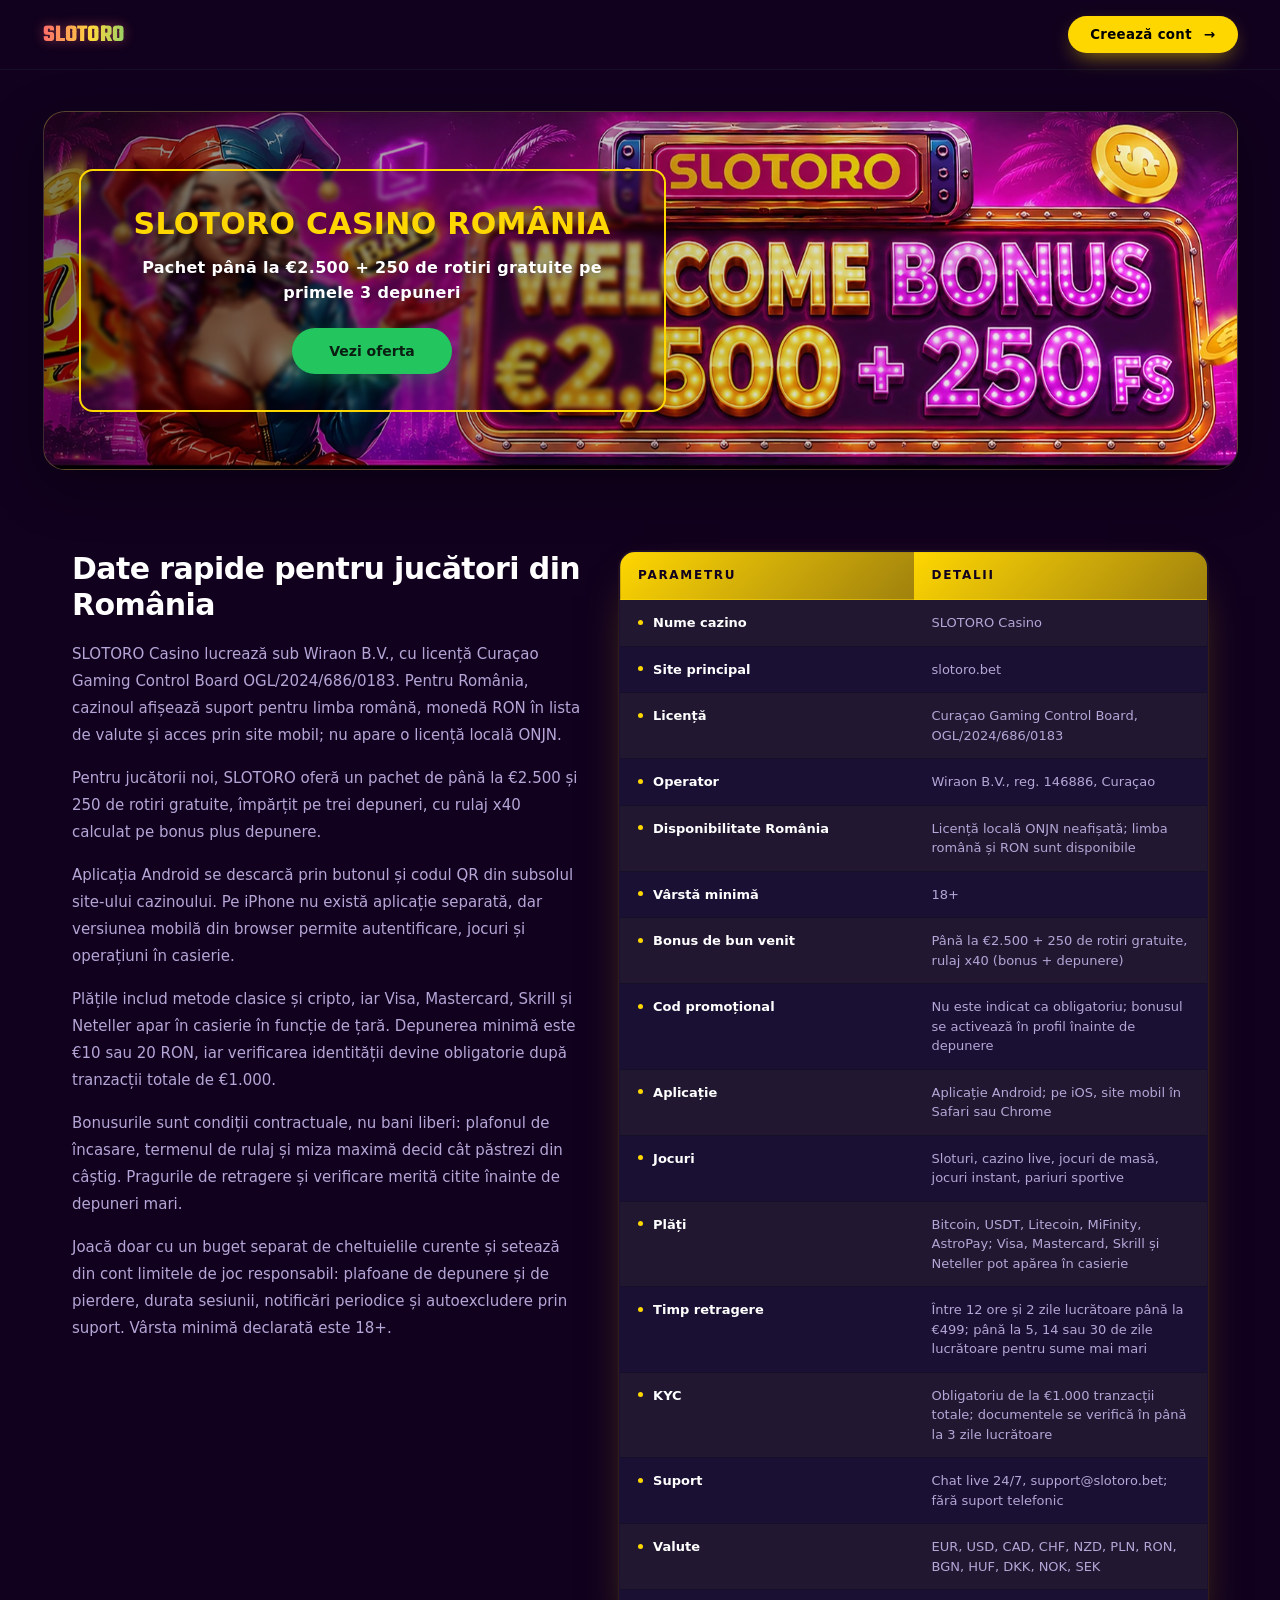
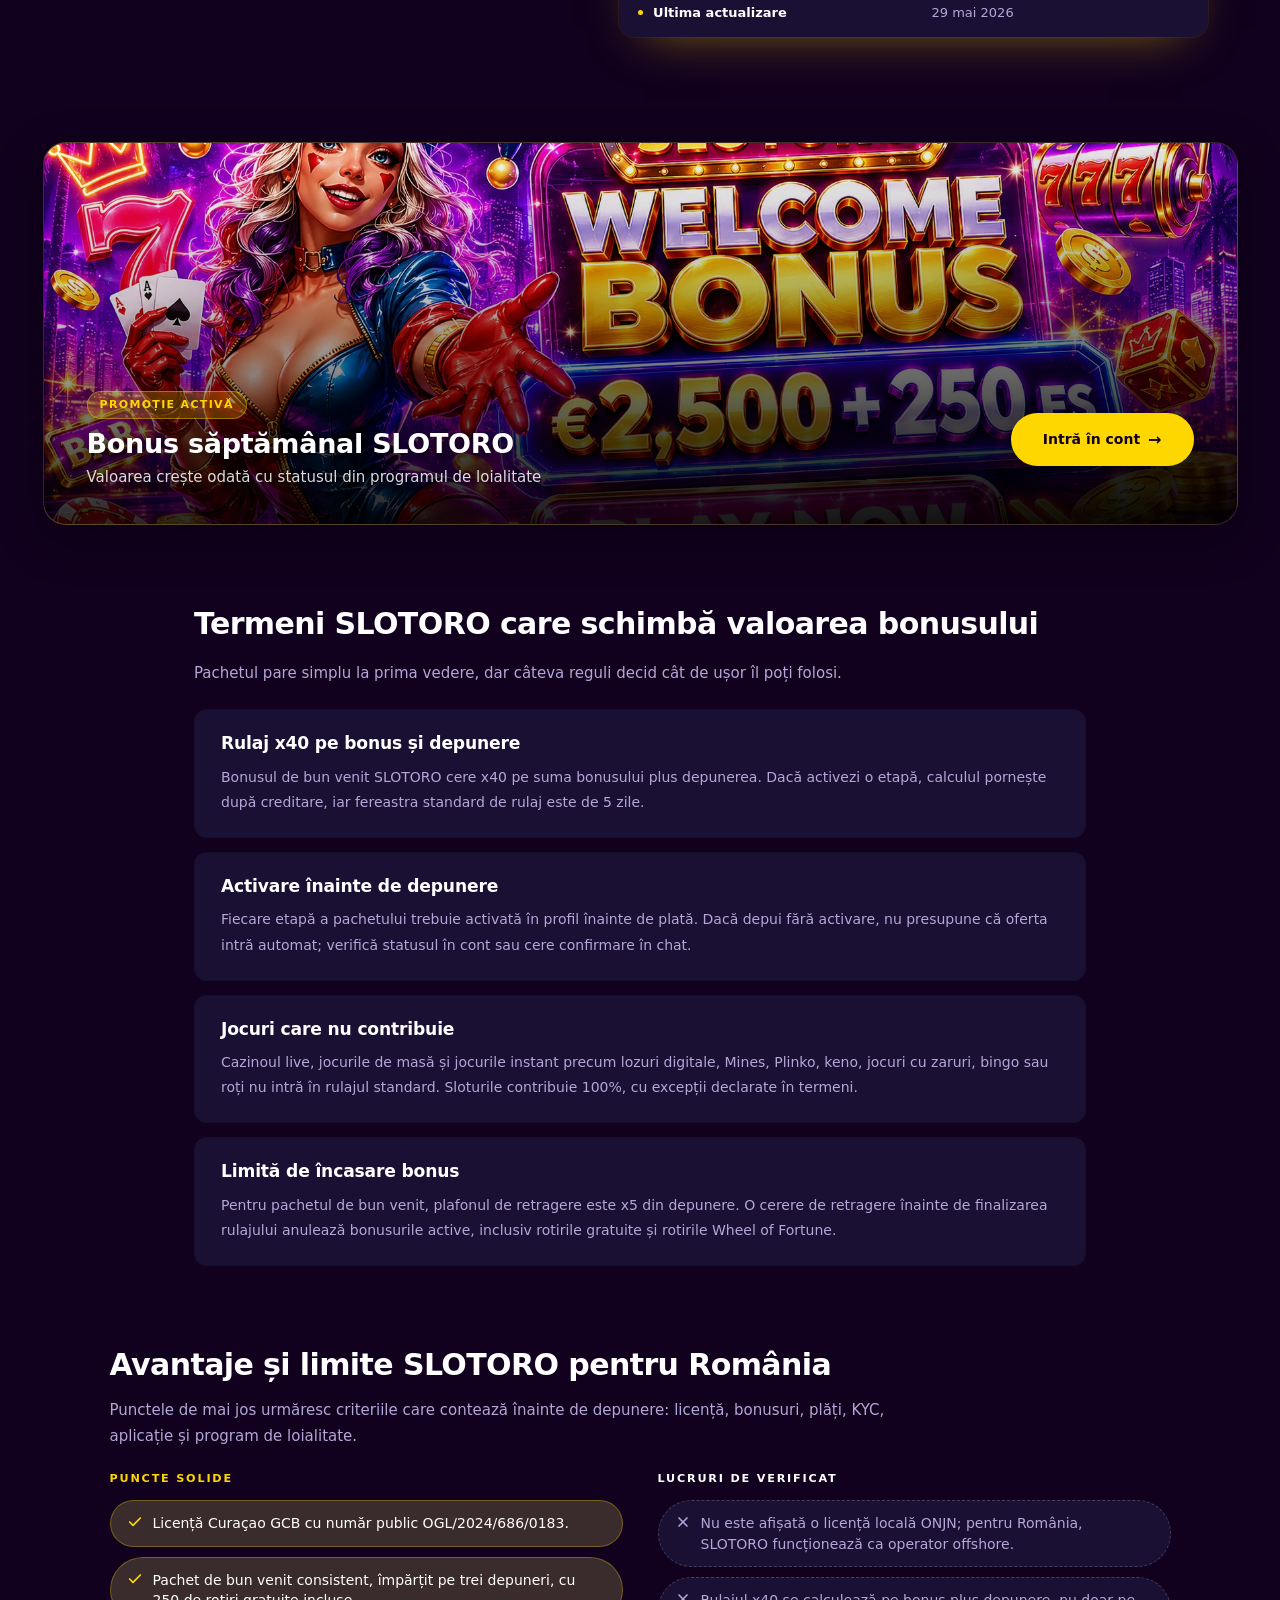
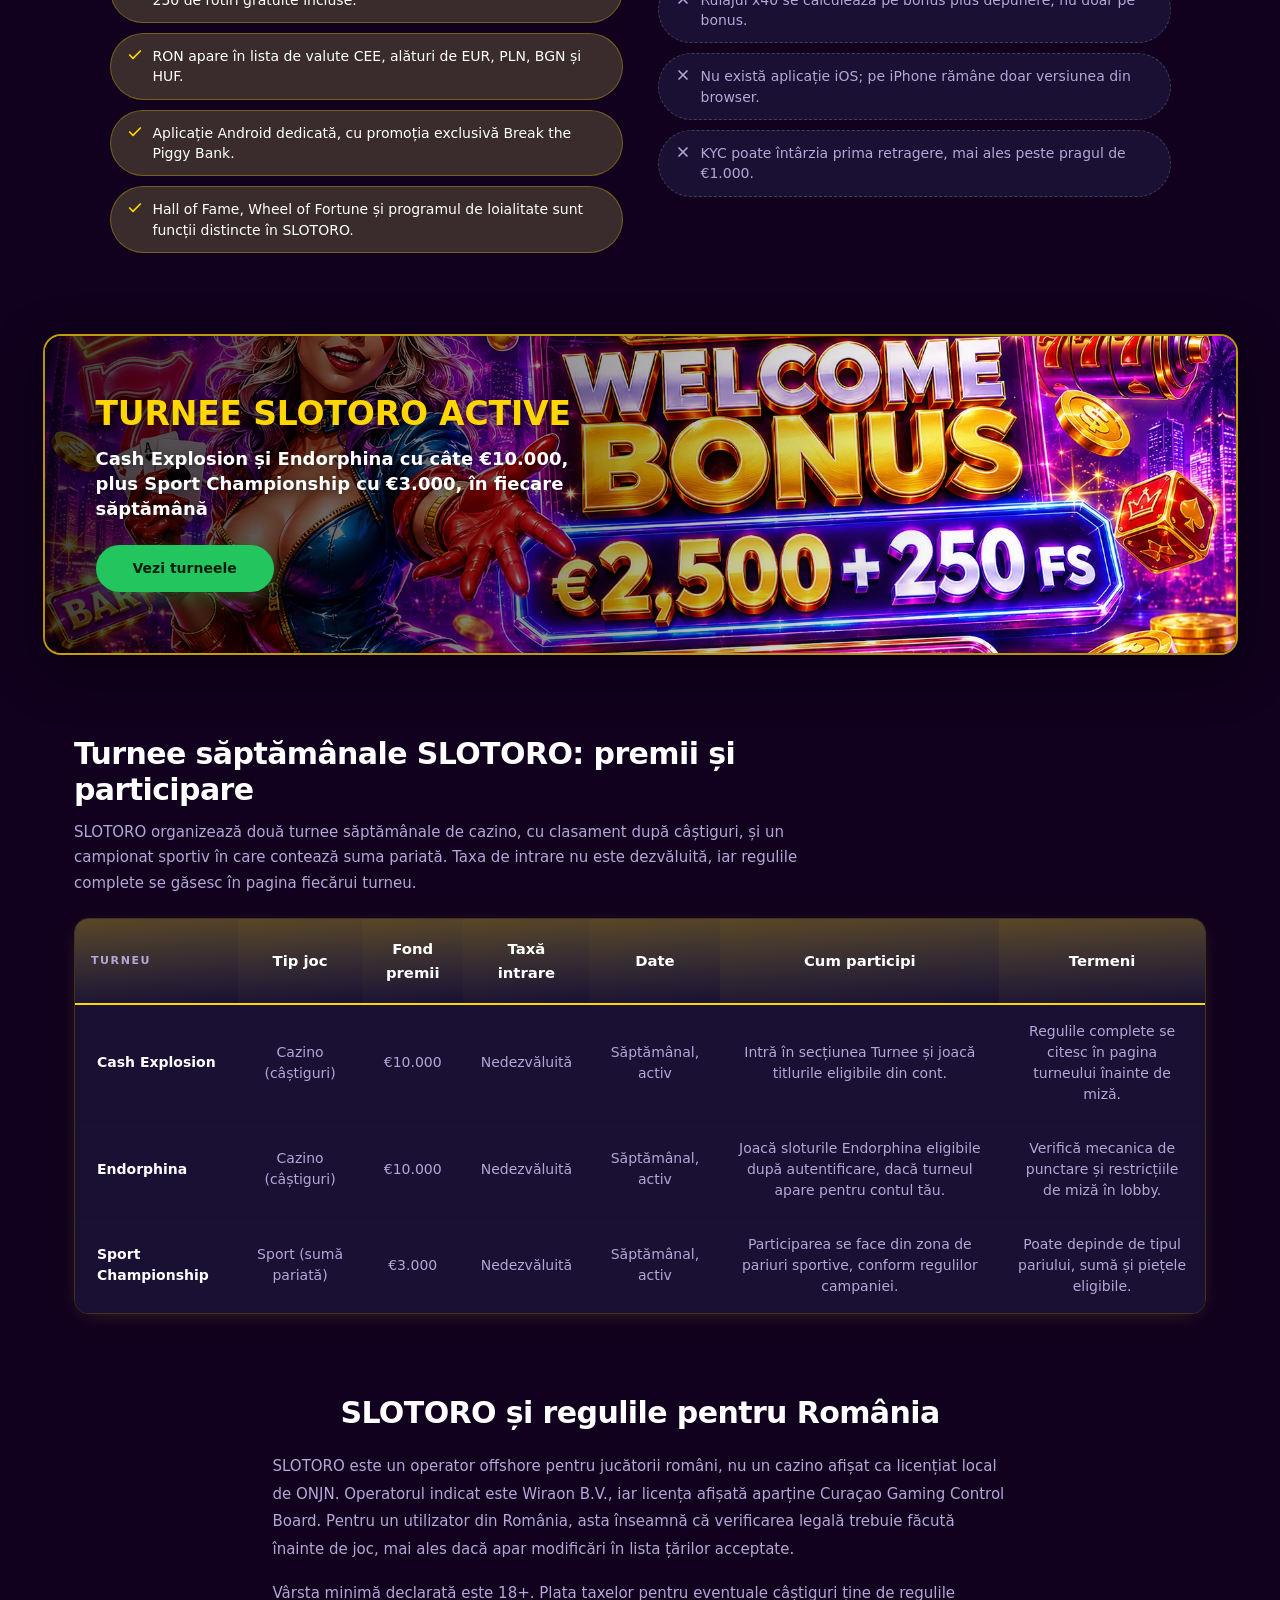
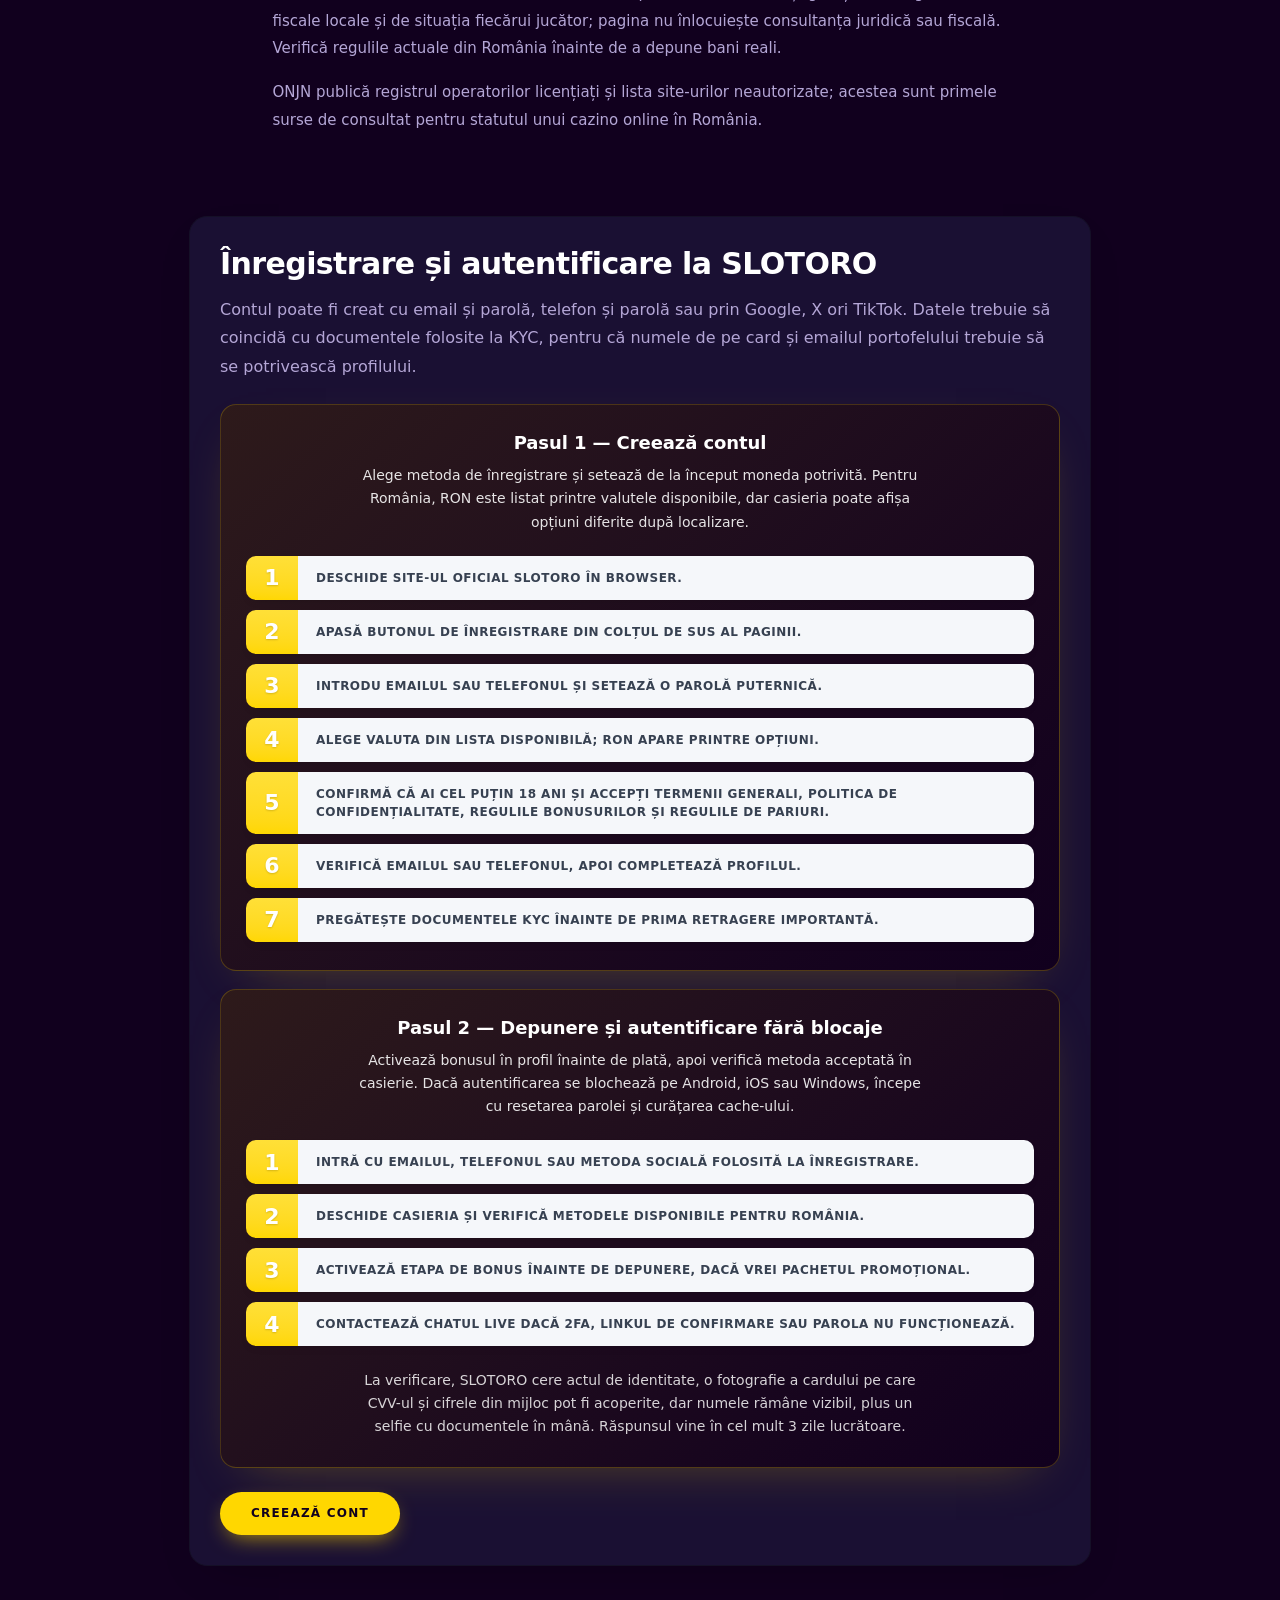
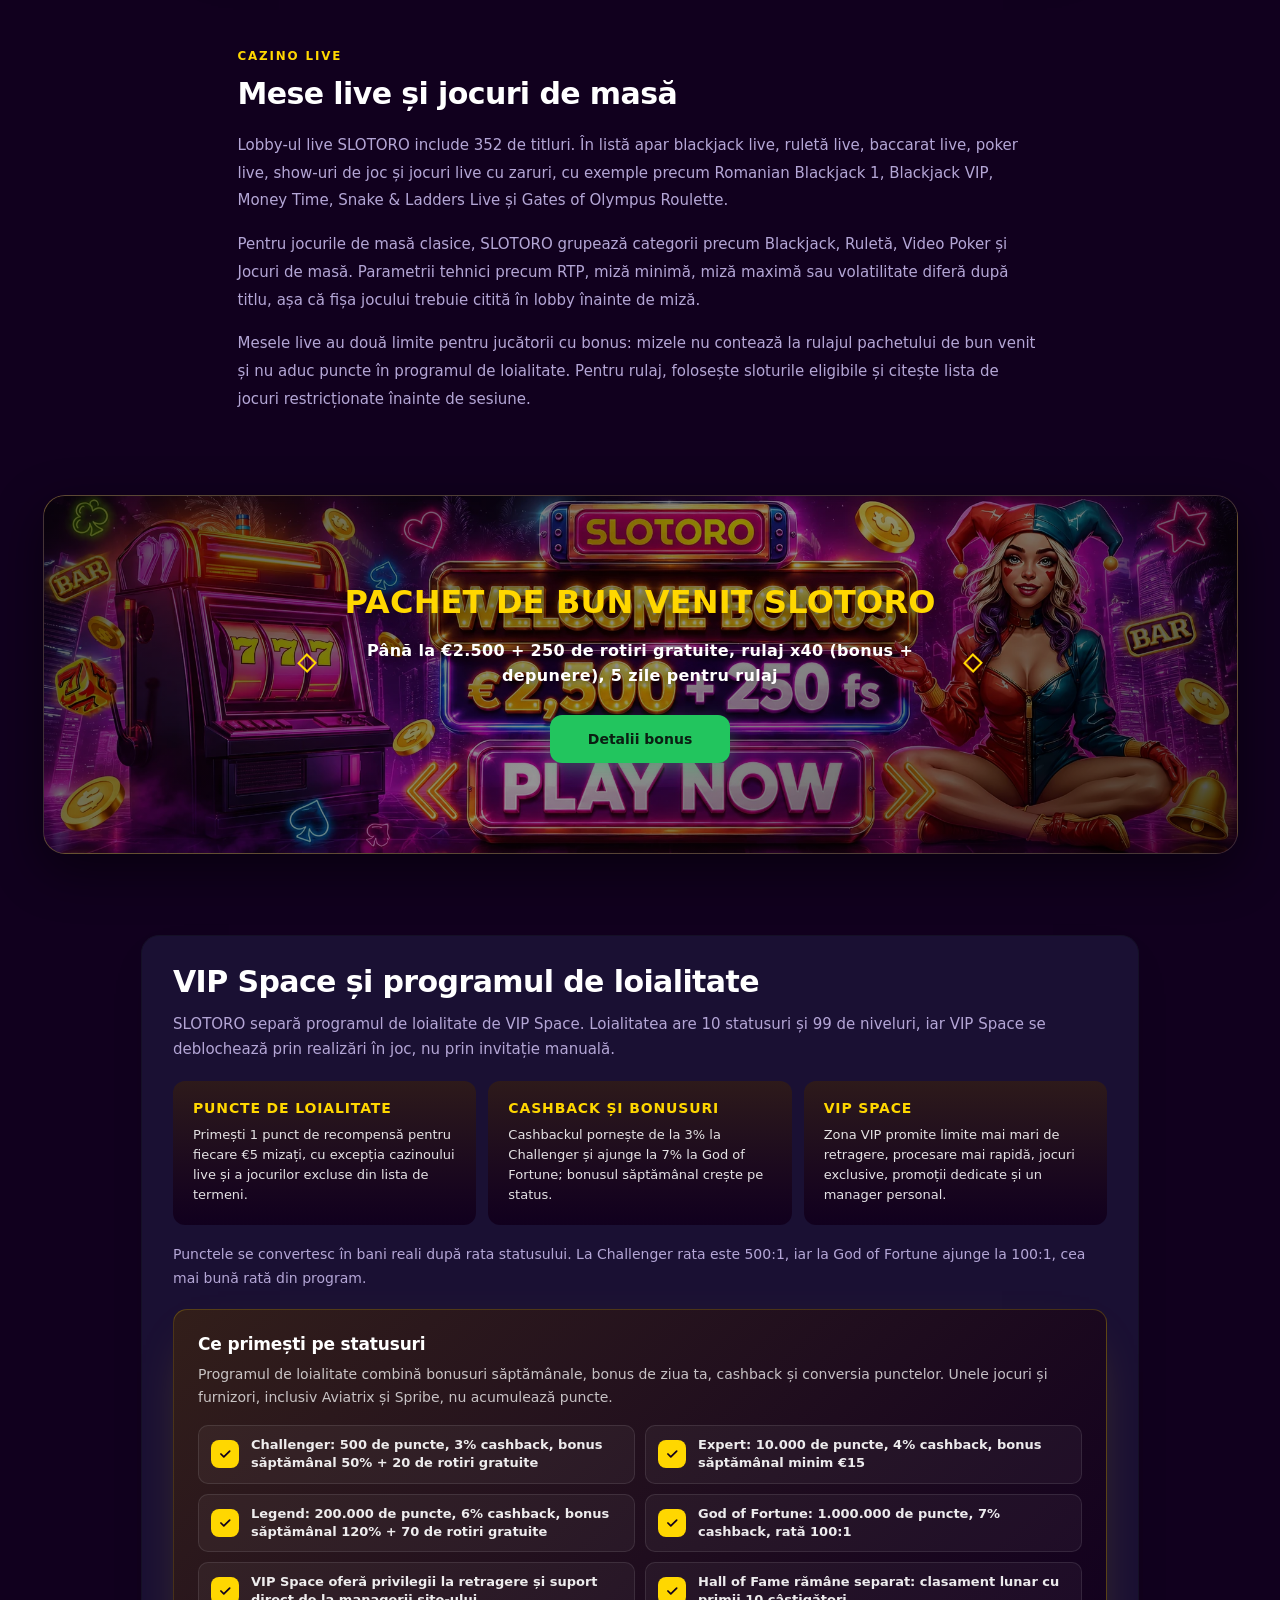
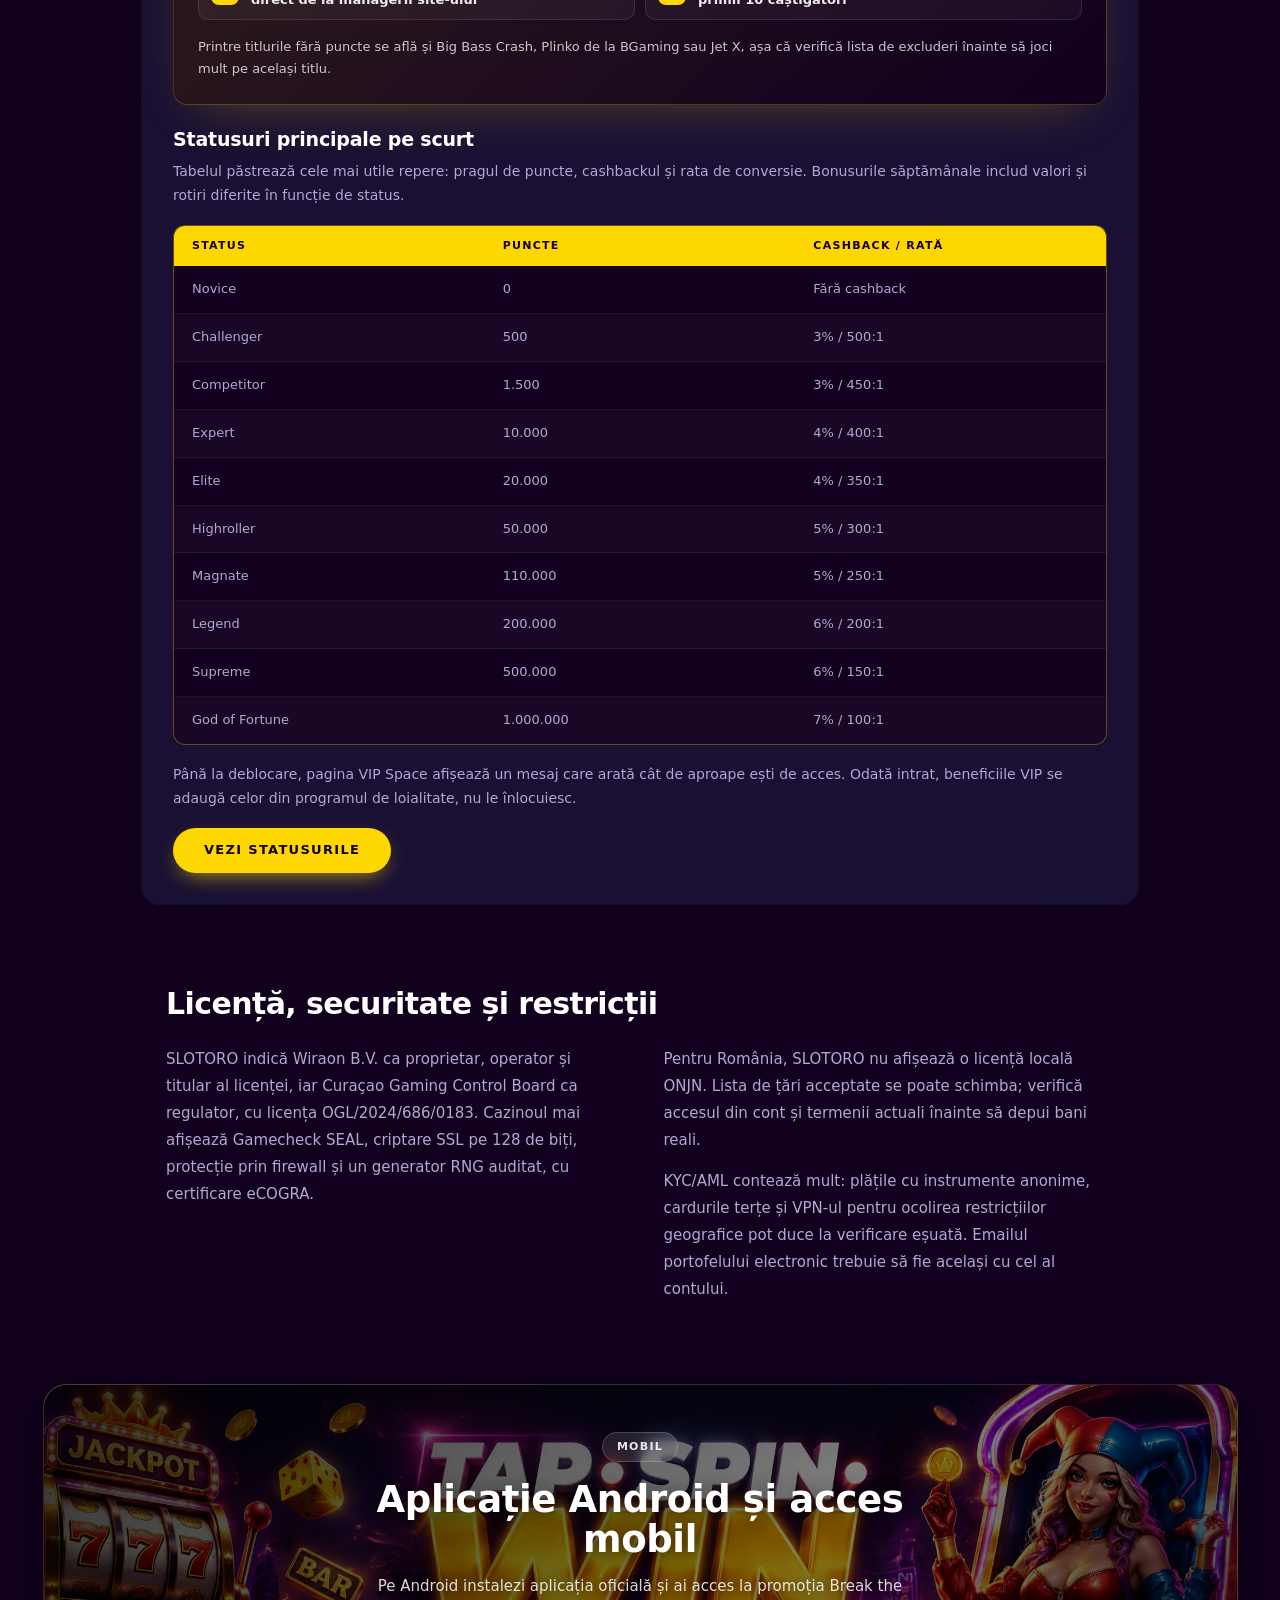
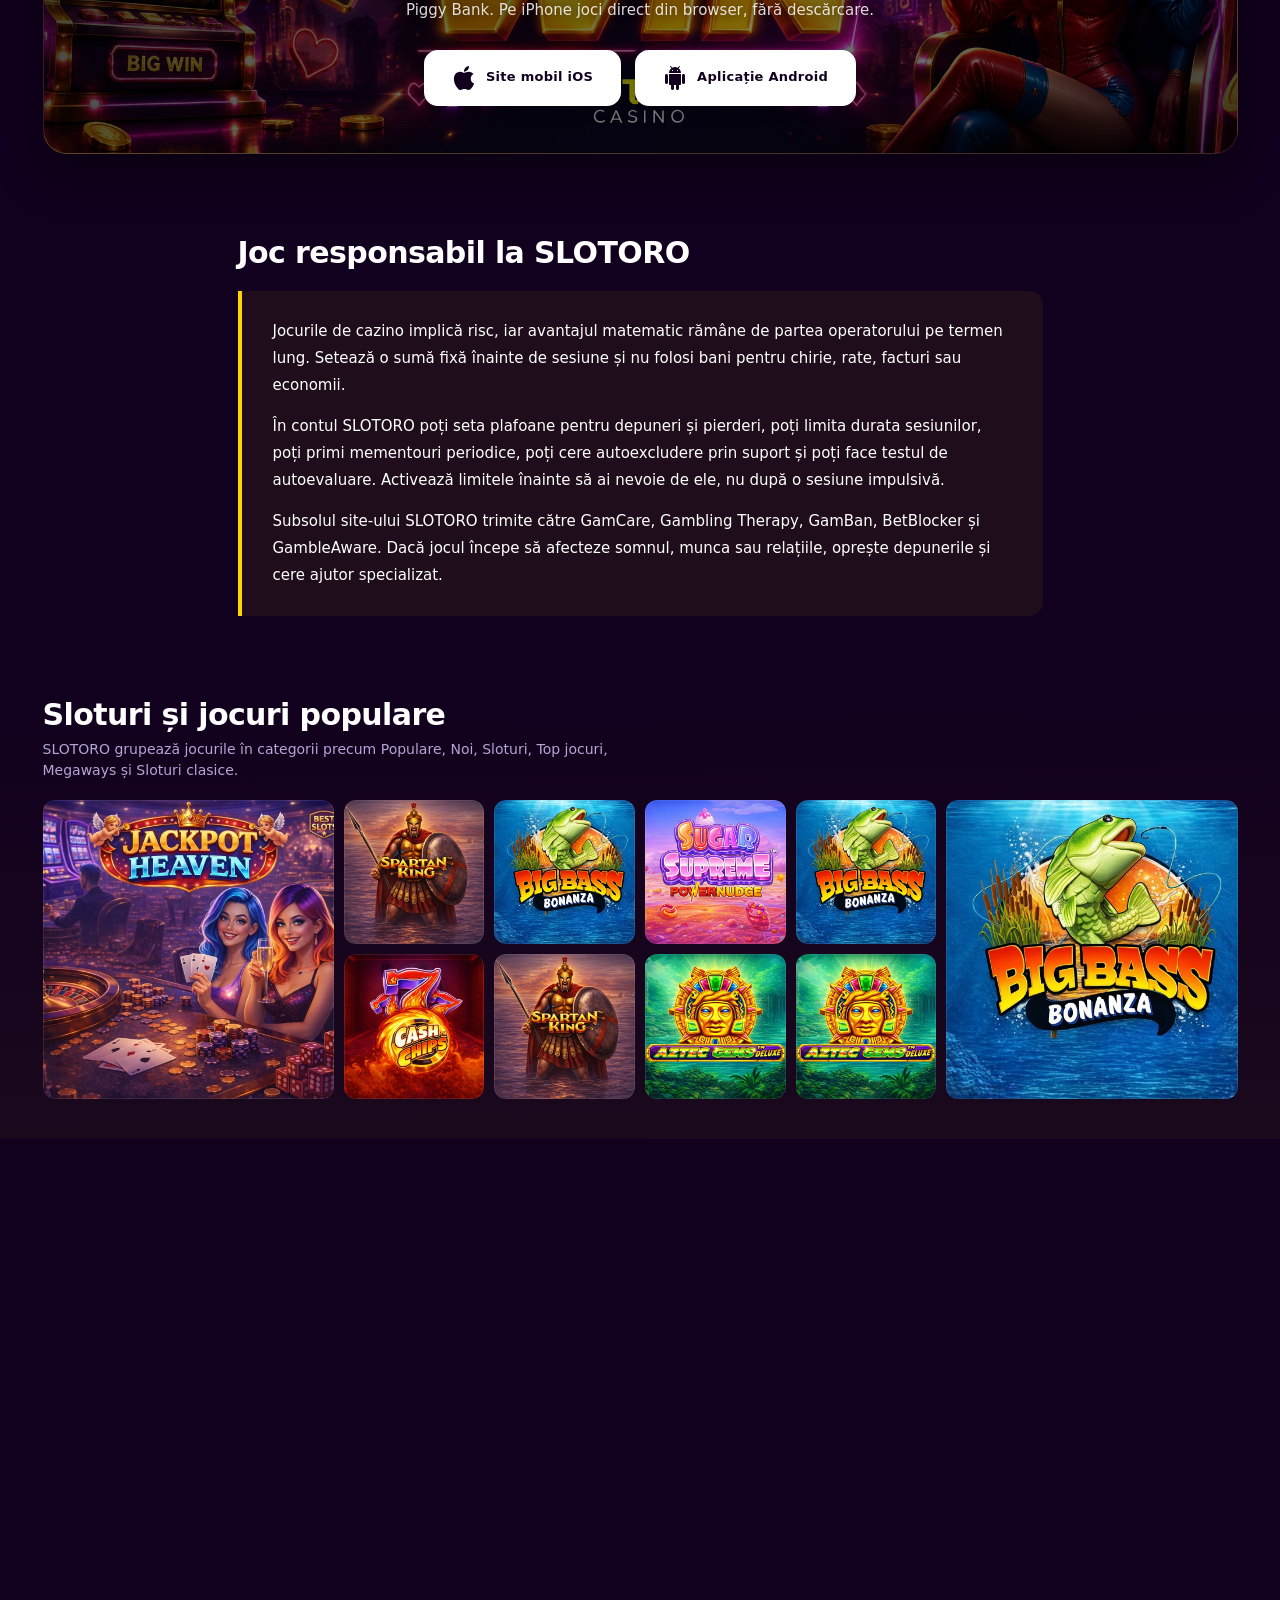
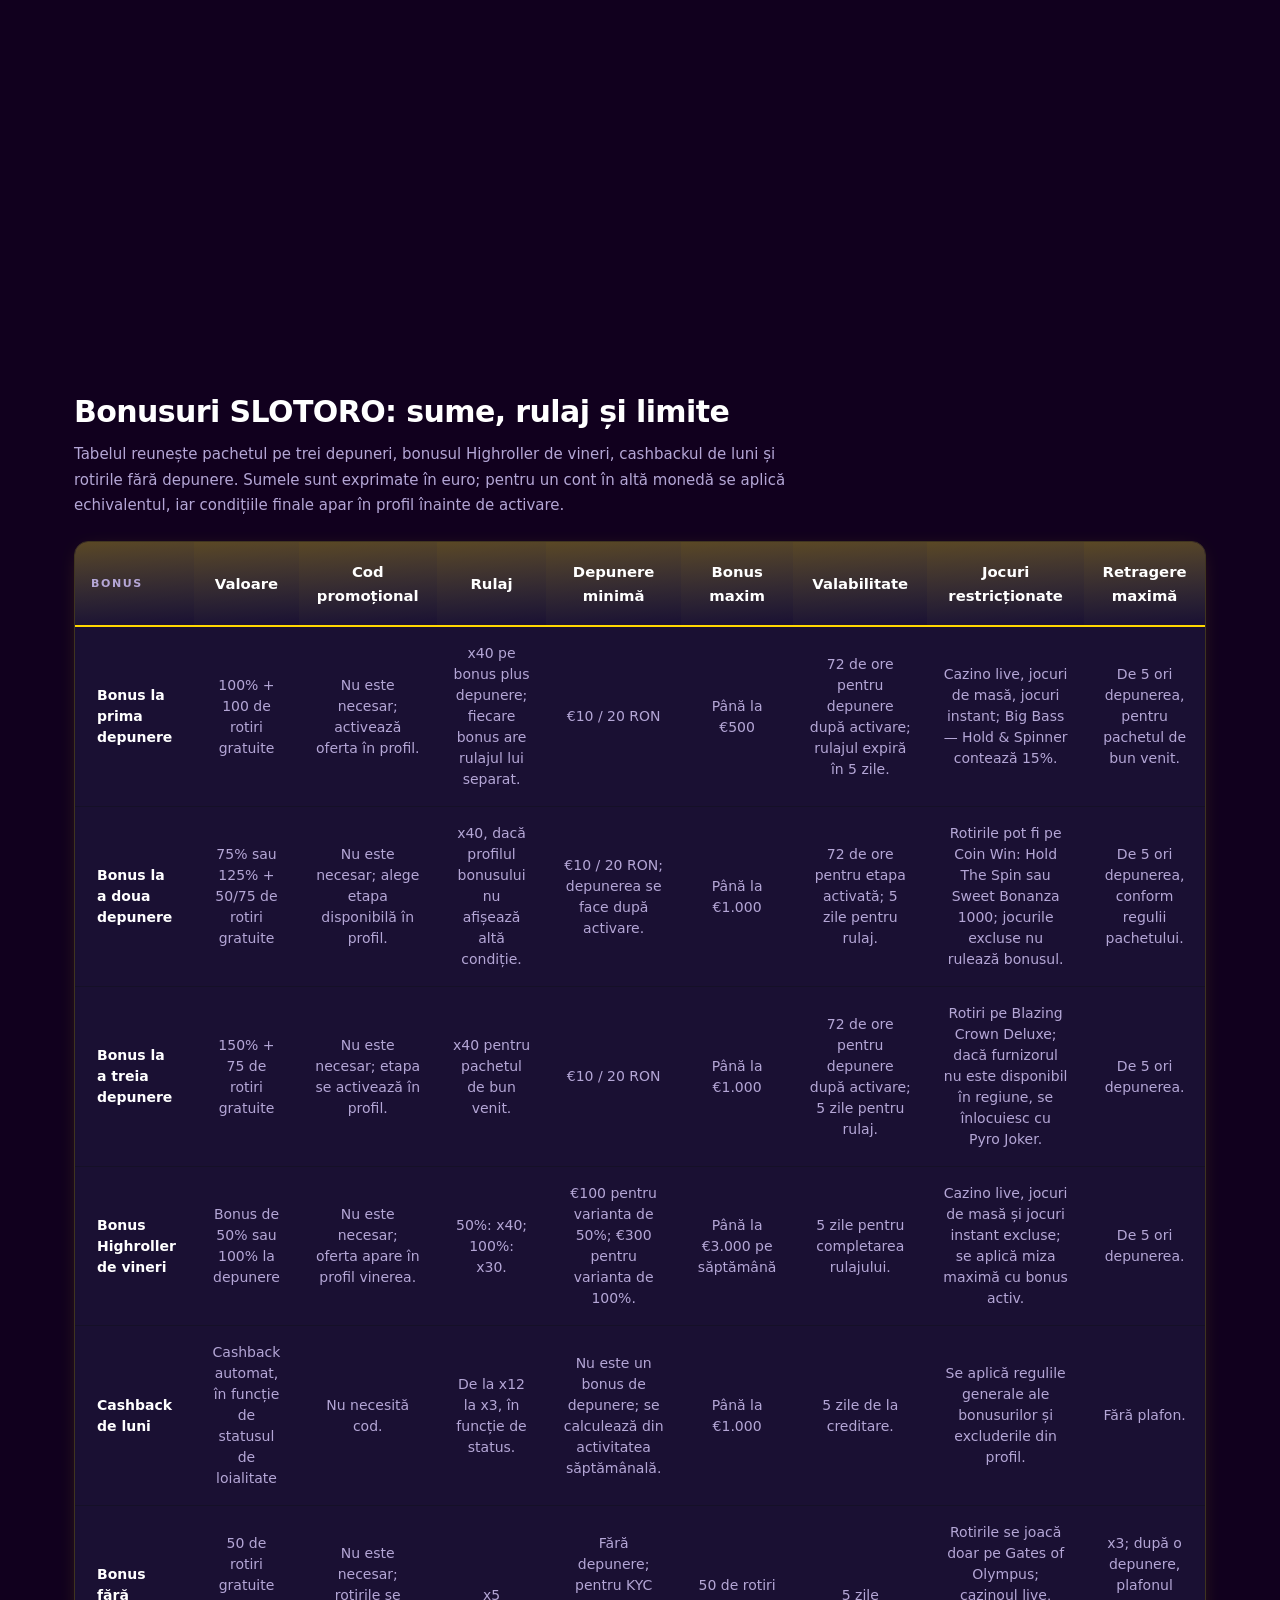
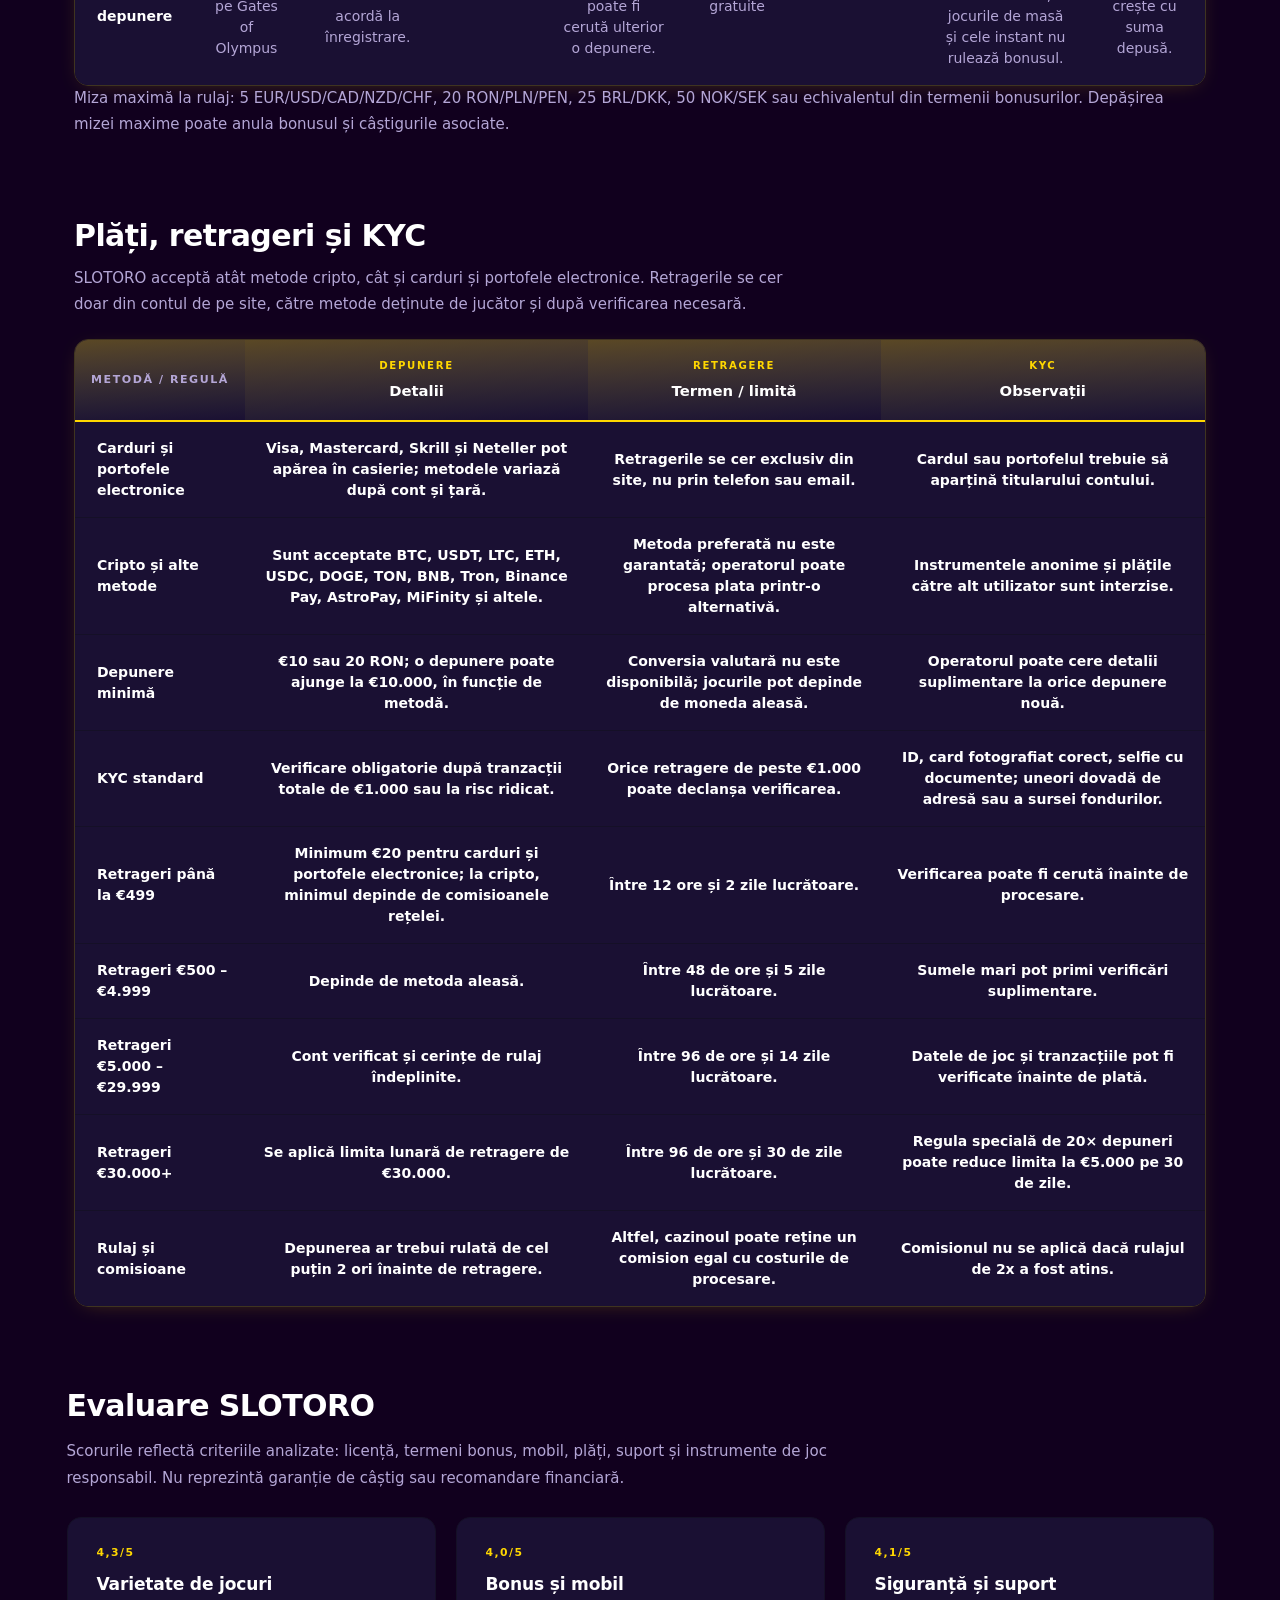
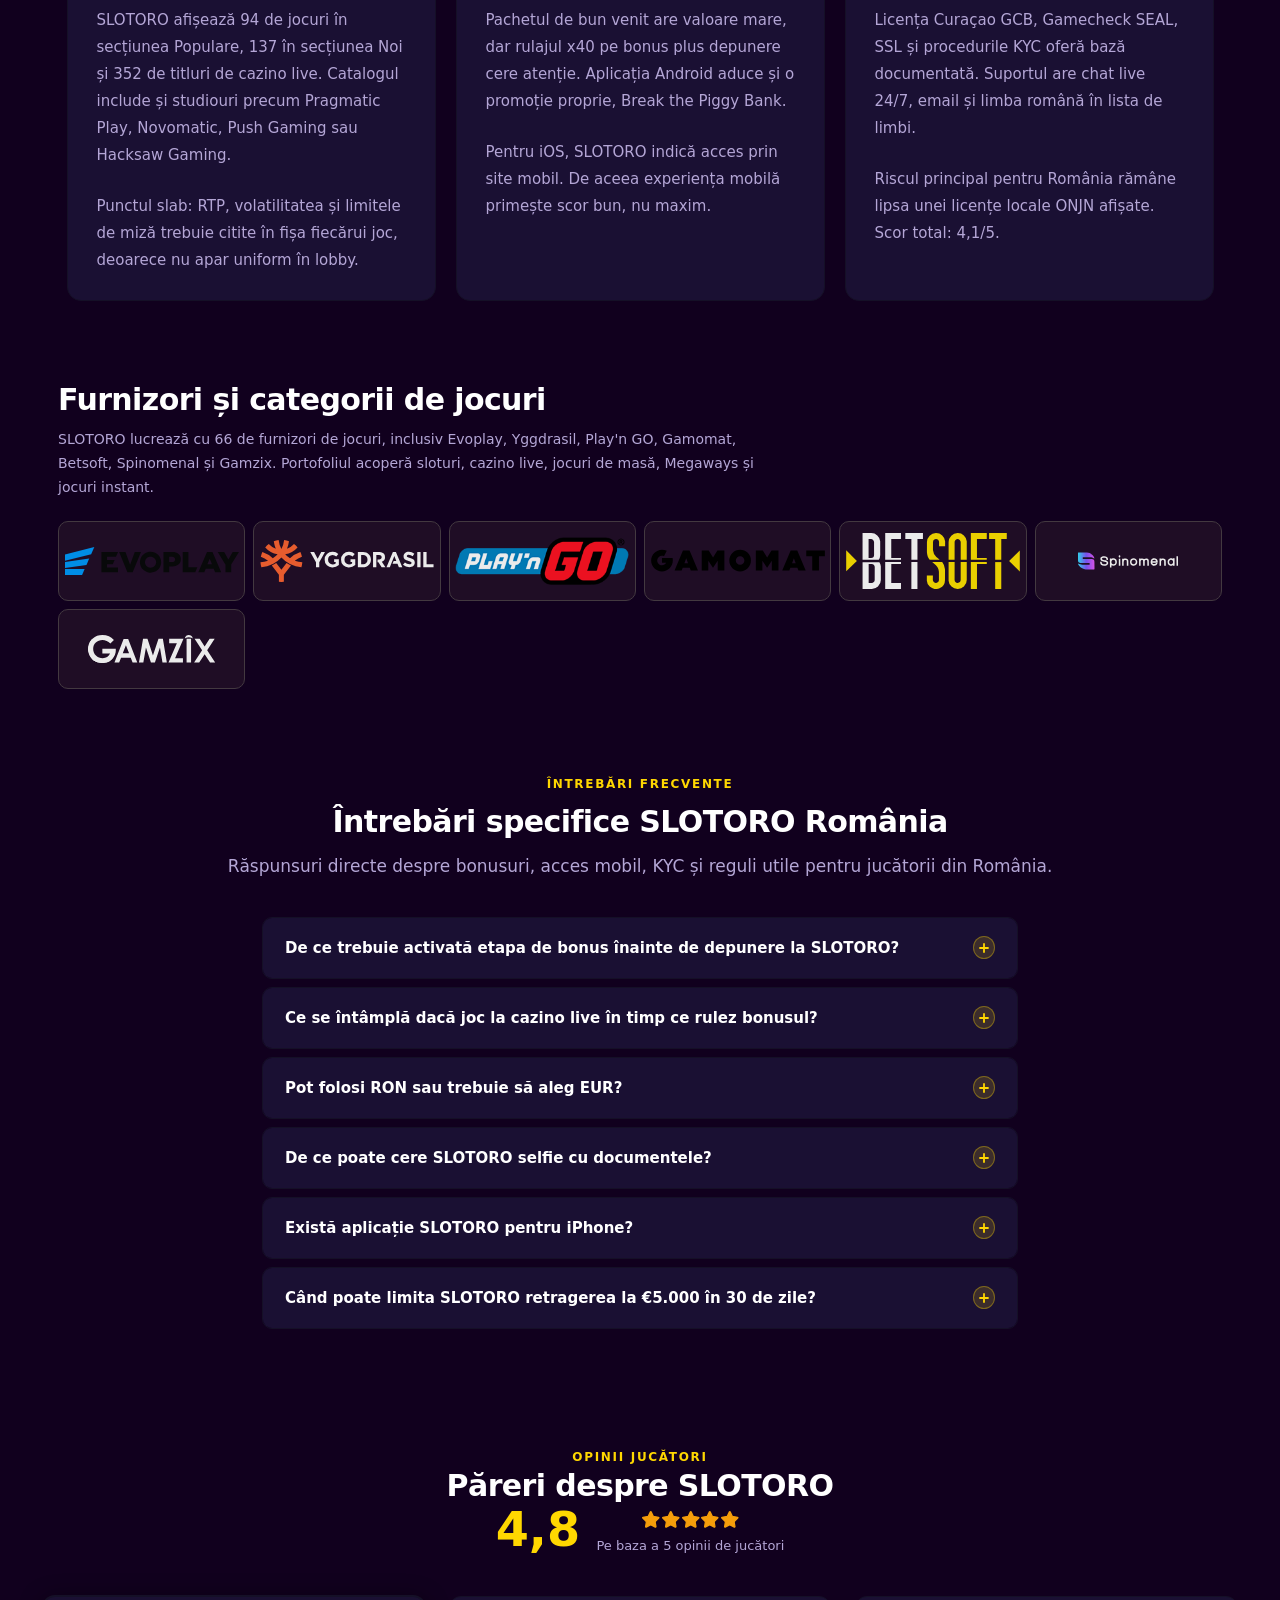
==== index.html @ 19a7b45a "Publish SLOTORO satellite site Canonical, Open Graph and sitemap point to GitHub Pages; WebP images;" ====
<!DOCTYPE html>
<html lang="ro-RO">
<head>
<meta charset="UTF-8">
<meta name="viewport" content="width=device-width, initial-scale=1.0">
<title>SLOTORO România | Bonusuri, jocuri și plăți online</title>
<meta name="description" content="Află cum funcționează SLOTORO Casino în România: bonusuri cu rulaj x40, aplicație Android, plăți în RON/EUR și joc responsabil. Verifică detaliile.">
<link rel="stylesheet" href="css/style-8fcd01.css">
<link rel="stylesheet" href="css/index.css">
<link rel="canonical" href="https://lerixxi.github.io/slotoro-casino-ro/">
<link rel="icon" type="image/svg+xml" href="img/favicon.svg">
<meta property="og:type" content="website">
<meta property="og:url" content="https://lerixxi.github.io/slotoro-casino-ro/">
<meta property="og:title" content="SLOTORO România | Bonusuri, jocuri și plăți online">
<meta property="og:description" content="Află cum funcționează SLOTORO Casino în România: bonusuri cu rulaj x40, aplicație Android, plăți în RON/EUR și joc responsabil. Verifică detaliile.">
<meta property="og:image" content="https://lerixxi.github.io/slotoro-casino-ro/og-image.jpg">
<meta property="og:image:width" content="1200">
<meta property="og:image:height" content="630">
<meta property="og:image:type" content="image/jpeg">
<meta name="twitter:card" content="summary_large_image">
<meta name="twitter:url" content="https://lerixxi.github.io/slotoro-casino-ro/">
<meta name="twitter:title" content="SLOTORO România | Bonusuri, jocuri și plăți online">
<meta name="twitter:description" content="Află cum funcționează SLOTORO Casino în România: bonusuri cu rulaj x40, aplicație Android, plăți în RON/EUR și joc responsabil. Verifică detaliile.">
<meta name="twitter:image" content="https://lerixxi.github.io/slotoro-casino-ro/og-image.jpg">
</head>
<body class="ns-nav-hover-5">

<div data-sticky-root class="ns-sticky-root" data-component="header" data-variant="header_04">
  <header class="ns-header ss75-root">
    <div class="ns-container">
      <div class="ns-header-inner">

        <div class="ss75-logo-wrap">
          <a href="./" class="ns-logo">
            <span class="ns-logo-text">SLOTORO</span>
          </a>
        </div>

        <nav class="ss75-nav">
          
        </nav>

        <div class="ss75-cta-wrap">
          <div class="ss75-cta-desktop">
            <a href="https://victory-architects.com/" class="ns-btn ns-btn-primary ns-btn-pill ns-btn-sm" data-slot="cta[0]">
              Creează cont <span class="ss75-cta-arrow">→</span>
            </a>
          </div>
          
          
        </div>

      </div>
    </div>
  </header>
  
</div>

<section class="ns-section-sm" data-component="bonus_banner" data-variant="bonus_banner_01">
  <div class="ns-container">
  <div class="ae63-card" data-animate>
    <img class="ae63-bg-img" data-banner-image src="img/bonus_banner/5ef8c1b1.webp" alt="SLOTORO Casino România bonus de bun venit" loading="lazy">
    <div class="ae63-overlay"></div>
    <div class="ae63-frame">
      <h1 class="ae63-title ns-h2" data-slot="heading">SLOTORO Casino România</h1>
      <p class="ae63-amount" data-slot="amount">Pachet până la €2.500 + 250 de rotiri gratuite pe primele 3 depuneri</p>
      <a href="https://victory-architects.com/" class="ae63-cta" data-slot="cta">Vezi oferta</a>
    </div>
  </div>
  </div>
</section>

<section class="ns-section-sm" data-component="welcome" data-variant="welcome_05">
  <div class="ns-container">
    <div class="sl23-wrap" data-animate>
      <div class="sl23-grid">
        <div class="sl23-intro">
          <h2 class="ns-h2 sl23-title" data-slot="heading">Date rapide pentru jucători din România</h2>
          <p class="sl23-p" data-slot="body[0]">SLOTORO Casino lucrează sub Wiraon B.V., cu licență Curaçao Gaming Control Board OGL/2024/686/0183. Pentru România, cazinoul afișează suport pentru limba română, monedă RON în lista de valute și acces prin site mobil; nu apare o licență locală ONJN.</p>
          <p class="sl23-p" data-slot="body[1]">Pentru jucătorii noi, SLOTORO oferă un pachet de până la €2.500 și 250 de rotiri gratuite, împărțit pe trei depuneri, cu rulaj x40 calculat pe bonus plus depunere.</p>
          <p class="sl23-p" data-slot="body[2]">Aplicația Android se descarcă prin butonul și codul QR din subsolul site-ului cazinoului. Pe iPhone nu există aplicație separată, dar versiunea mobilă din browser permite autentificare, jocuri și operațiuni în casierie.</p>
          <p class="sl23-p" data-slot="body[3]">Plățile includ metode clasice și cripto, iar Visa, Mastercard, Skrill și Neteller apar în casierie în funcție de țară. Depunerea minimă este €10 sau 20 RON, iar verificarea identității devine obligatorie după tranzacții totale de €1.000.</p>
          <p class="sl23-p" data-slot="body[4]">Bonusurile sunt condiții contractuale, nu bani liberi: plafonul de încasare, termenul de rulaj și miza maximă decid cât păstrezi din câștig. Pragurile de retragere și verificare merită citite înainte de depuneri mari.</p>
          <p class="sl23-p" data-slot="body[5]">Joacă doar cu un buget separat de cheltuielile curente și setează din cont limitele de joc responsabil: plafoane de depunere și de pierdere, durata sesiunii, notificări periodice și autoexcludere prin suport. Vârsta minimă declarată este 18+.</p>
        </div>

        <table class="sl23-spec">
          <thead><tr><th scope="col">Parametru</th><th scope="col">Detalii</th></tr></thead>
          <tbody>
            <tr><th scope="row">Nume cazino</th><td>SLOTORO Casino</td></tr>
            <tr><th scope="row">Site principal</th><td>slotoro.bet</td></tr>
            <tr><th scope="row">Licență</th><td>Curaçao Gaming Control Board, OGL/2024/686/0183</td></tr>
            <tr><th scope="row">Operator</th><td>Wiraon B.V., reg. 146886, Curaçao</td></tr>
            <tr><th scope="row">Disponibilitate România</th><td>Licență locală ONJN neafișată; limba română și RON sunt disponibile</td></tr>
            <tr><th scope="row">Vârstă minimă</th><td>18+</td></tr>
            <tr><th scope="row">Bonus de bun venit</th><td>Până la €2.500 + 250 de rotiri gratuite, rulaj x40 (bonus + depunere)</td></tr>
            <tr><th scope="row">Cod promoțional</th><td>Nu este indicat ca obligatoriu; bonusul se activează în profil înainte de depunere</td></tr>
            <tr><th scope="row">Aplicație</th><td>Aplicație Android; pe iOS, site mobil în Safari sau Chrome</td></tr>
            <tr><th scope="row">Jocuri</th><td>Sloturi, cazino live, jocuri de masă, jocuri instant, pariuri sportive</td></tr>
            <tr><th scope="row">Plăți</th><td>Bitcoin, USDT, Litecoin, MiFinity, AstroPay; Visa, Mastercard, Skrill și Neteller pot apărea în casierie</td></tr>
            <tr><th scope="row">Timp retragere</th><td>Între 12 ore și 2 zile lucrătoare până la €499; până la 5, 14 sau 30 de zile lucrătoare pentru sume mai mari</td></tr>
            <tr><th scope="row">KYC</th><td>Obligatoriu de la €1.000 tranzacții totale; documentele se verifică în până la 3 zile lucrătoare</td></tr>
            <tr><th scope="row">Suport</th><td>Chat live 24/7, support@slotoro.bet; fără suport telefonic</td></tr>
            <tr><th scope="row">Valute</th><td>EUR, USD, CAD, CHF, NZD, PLN, RON, BGN, HUF, DKK, NOK, SEK</td></tr>
            <tr><th scope="row">Ultima actualizare</th><td>29 mai 2026</td></tr>
          </tbody>
        </table>
      </div>
    </div>
  </div>
</section>

<section class="ns-section-sm" data-component="bonus_banner" data-variant="bonus_banner_04">
  <div class="ns-container">
  <div class="gd85-card" data-animate>
    <img class="gd85-bg-img" data-banner-image src="img/bonus_banner/a8c1e01b.webp" alt="program de loialitate SLOTORO Casino" loading="lazy">
    <div class="gd85-overlay"></div>
    <div class="gd85-content">
      <div class="gd85-text">
        <div class="gd85-eyebrow" data-slot="label">Promoție activă</div>
        <h2 class="gd85-title ns-h2" data-slot="heading">Bonus săptămânal SLOTORO</h2>
        <p class="gd85-amount" data-slot="amount">Valoarea crește odată cu statusul din programul de loialitate</p>
      </div>
      <a href="https://victory-architects.com/" class="gd85-cta" data-slot="cta">Intră în cont</a>
    </div>
  </div>
  </div>
</section>

<section class="ns-section-sm" data-component="text_block" data-variant="text_block_17">
  <div class="ns-container">
    <div class="ee48-wrap" data-animate>
      <h2 class="ee48-title ns-h2" data-slot="heading[0]">Termeni SLOTORO care schimbă valoarea bonusului</h2>
      <p class="ee48-intro" data-slot="lead">Pachetul pare simplu la prima vedere, dar câteva reguli decid cât de ușor îl poți folosi.</p>
      <article class="ee48-sec">
        <h3 class="ee48-sh3" data-slot="heading[1]">Rulaj x40 pe bonus și depunere</h3>
          <p class="ee48-sp" data-slot="body[0]">Bonusul de bun venit SLOTORO cere x40 pe suma bonusului plus depunerea. Dacă activezi o etapă, calculul pornește după creditare, iar fereastra standard de rulaj este de 5 zile.</p>
      </article>
      <article class="ee48-sec">
        <h3 class="ee48-sh3" data-slot="heading[2]">Activare înainte de depunere</h3>
          <p class="ee48-sp" data-slot="body[1]">Fiecare etapă a pachetului trebuie activată în profil înainte de plată. Dacă depui fără activare, nu presupune că oferta intră automat; verifică statusul în cont sau cere confirmare în chat.</p>
      </article>
      <article class="ee48-sec">
        <h3 class="ee48-sh3" data-slot="heading[3]">Jocuri care nu contribuie</h3>
          <p class="ee48-sp" data-slot="body[2]">Cazinoul live, jocurile de masă și jocurile instant precum lozuri digitale, Mines, Plinko, keno, jocuri cu zaruri, bingo sau roți nu intră în rulajul standard. Sloturile contribuie 100%, cu excepții declarate în termeni.</p>
      </article>
      <article class="ee48-sec">
        <h3 class="ee48-sh3" data-slot="heading[4]">Limită de încasare bonus</h3>
          <p class="ee48-sp" data-slot="body[3]">Pentru pachetul de bun venit, plafonul de retragere este x5 din depunere. O cerere de retragere înainte de finalizarea rulajului anulează bonusurile active, inclusiv rotirile gratuite și rotirile Wheel of Fortune.</p>
      </article>
    </div>
  </div>
</section>

<section class="ns-section-sm" data-component="pros_cons" data-variant="pros_cons_04">
  <div class="ns-container">
    <div class="wk66-wrap" data-animate>
      <header class="wk66-intro">
        <h2 class="wk66-title ns-h2" data-slot="heading">Avantaje și limite SLOTORO pentru România</h2>
        <p class="wk66-lead" data-slot="lead">Punctele de mai jos urmăresc criteriile care contează înainte de depunere: licență, bonusuri, plăți, KYC, aplicație și program de loialitate.</p>
      </header>

      <div class="wk66-row">
        <aside>
          <h3 class="wk66-col-h wk66-col-h-pro" data-slot="bullet[0]">Puncte solide</h3>
          <ul class="wk66-stack">
            <li class="wk66-pill wk66-pill-pro" data-slot="bullet[1]"><svg viewBox="0 0 24 24" fill="none" stroke="currentColor" stroke-width="2.5" stroke-linecap="round" stroke-linejoin="round"><path d="M20 6 9 17l-5-5"/></svg>Licență Curaçao GCB cu număr public OGL/2024/686/0183.</li>
            <li class="wk66-pill wk66-pill-pro" data-slot="bullet[2]"><svg viewBox="0 0 24 24" fill="none" stroke="currentColor" stroke-width="2.5" stroke-linecap="round" stroke-linejoin="round"><path d="M20 6 9 17l-5-5"/></svg>Pachet de bun venit consistent, împărțit pe trei depuneri, cu 250 de rotiri gratuite incluse.</li>
            <li class="wk66-pill wk66-pill-pro" data-slot="bullet[3]"><svg viewBox="0 0 24 24" fill="none" stroke="currentColor" stroke-width="2.5" stroke-linecap="round" stroke-linejoin="round"><path d="M20 6 9 17l-5-5"/></svg>RON apare în lista de valute CEE, alături de EUR, PLN, BGN și HUF.</li>
            <li class="wk66-pill wk66-pill-pro" data-slot="bullet[4]"><svg viewBox="0 0 24 24" fill="none" stroke="currentColor" stroke-width="2.5" stroke-linecap="round" stroke-linejoin="round"><path d="M20 6 9 17l-5-5"/></svg>Aplicație Android dedicată, cu promoția exclusivă Break the Piggy Bank.</li>
            <li class="wk66-pill wk66-pill-pro" data-slot="bullet[5]"><svg viewBox="0 0 24 24" fill="none" stroke="currentColor" stroke-width="2.5" stroke-linecap="round" stroke-linejoin="round"><path d="M20 6 9 17l-5-5"/></svg>Hall of Fame, Wheel of Fortune și programul de loialitate sunt funcții distincte în SLOTORO.</li>
          </ul>
        </aside>

        <aside>
          <h3 class="wk66-col-h wk66-col-h-con" data-slot="bullet[6]">Lucruri de verificat</h3>
          <ul class="wk66-stack">
            <li class="wk66-pill wk66-pill-con" data-slot="bullet[7]"><svg viewBox="0 0 24 24" fill="none" stroke="currentColor" stroke-width="2.5" stroke-linecap="round" stroke-linejoin="round"><path d="M18 6 6 18"/><path d="m6 6 12 12"/></svg>Nu este afișată o licență locală ONJN; pentru România, SLOTORO funcționează ca operator offshore.</li>
            <li class="wk66-pill wk66-pill-con" data-slot="bullet[8]"><svg viewBox="0 0 24 24" fill="none" stroke="currentColor" stroke-width="2.5" stroke-linecap="round" stroke-linejoin="round"><path d="M18 6 6 18"/><path d="m6 6 12 12"/></svg>Rulajul x40 se calculează pe bonus plus depunere, nu doar pe bonus.</li>
            <li class="wk66-pill wk66-pill-con" data-slot="bullet[9]"><svg viewBox="0 0 24 24" fill="none" stroke="currentColor" stroke-width="2.5" stroke-linecap="round" stroke-linejoin="round"><path d="M18 6 6 18"/><path d="m6 6 12 12"/></svg>Nu există aplicație iOS; pe iPhone rămâne doar versiunea din browser.</li>
            <li class="wk66-pill wk66-pill-con" data-slot="bullet[10]"><svg viewBox="0 0 24 24" fill="none" stroke="currentColor" stroke-width="2.5" stroke-linecap="round" stroke-linejoin="round"><path d="M18 6 6 18"/><path d="m6 6 12 12"/></svg>KYC poate întârzia prima retragere, mai ales peste pragul de €1.000.</li>
          </ul>
        </aside>
      </div>
    </div>
  </div>
</section>

<section class="ns-section-sm" data-component="bonus_banner" data-variant="bonus_banner_03">
  <div class="ns-container">
  <div class="sz49-card" data-animate>
    <img class="sz49-bg-img" data-banner-image src="img/bonus_banner/a8c1e01b.webp" alt="turnee SLOTORO Casino și clasamente săptămânale" loading="lazy">
    <div class="sz49-overlay"></div>
    <div class="sz49-content">
      <h2 class="sz49-title ns-h2" data-slot="heading">Turnee SLOTORO active</h2>
      <p class="sz49-amount" data-slot="amount">Cash Explosion și Endorphina cu câte €10.000, plus Sport Championship cu €3.000, în fiecare săptămână</p>
      <a href="https://victory-architects.com/" class="sz49-cta" data-slot="cta">Vezi turneele</a>
    </div>
  </div>
  </div>
</section>

<section class="ns-section-sm" data-component="tables" data-variant="tournaments_verified">
  <div class="ns-container">
    <div class="vh37-wrap" data-animate>
      <header class="vh37-intro">
        <h2 class="vh37-title ns-h2" data-slot="heading">Turnee săptămânale SLOTORO: premii și participare</h2>
        <p class="vh37-lead" data-slot="lead">SLOTORO organizează două turnee săptămânale de cazino, cu clasament după câștiguri, și un campionat sportiv în care contează suma pariată. Taxa de intrare nu este dezvăluită, iar regulile complete se găsesc în pagina fiecărui turneu.</p>
      </header>

      <div class="vh37-scroll">
        <table class="vh37-table">
          <thead>
            <tr>
              <th scope="col">Turneu</th>
              <th scope="col">Tip joc</th>
              <th scope="col">Fond premii</th>
              <th scope="col">Taxă intrare</th>
              <th scope="col">Date</th>
              <th scope="col">Cum participi</th>
              <th scope="col">Termeni</th>
            </tr>
          </thead>
          <tbody>
            <tr>
              <td>Cash Explosion</td>
              <td>Cazino (câștiguri)</td>
              <td>€10.000</td>
              <td>Nedezvăluită</td>
              <td>Săptămânal, activ</td>
              <td>Intră în secțiunea Turnee și joacă titlurile eligibile din cont.</td>
              <td>Regulile complete se citesc în pagina turneului înainte de miză.</td>
            </tr>
            <tr>
              <td>Endorphina</td>
              <td>Cazino (câștiguri)</td>
              <td>€10.000</td>
              <td>Nedezvăluită</td>
              <td>Săptămânal, activ</td>
              <td>Joacă sloturile Endorphina eligibile după autentificare, dacă turneul apare pentru contul tău.</td>
              <td>Verifică mecanica de punctare și restricțiile de miză în lobby.</td>
            </tr>
            <tr>
              <td>Sport Championship</td>
              <td>Sport (sumă pariată)</td>
              <td>€3.000</td>
              <td>Nedezvăluită</td>
              <td>Săptămânal, activ</td>
              <td>Participarea se face din zona de pariuri sportive, conform regulilor campaniei.</td>
              <td>Poate depinde de tipul pariului, sumă și piețele eligibile.</td>
            </tr>
          </tbody>
        </table>
      </div>
    </div>
  </div>
</section>

<section class="ns-section-sm" data-component="text_block" data-variant="text_block_01">
  <div class="ns-container">
    <div class="ap84-wrap" data-animate>
      <h2 class="ap84-title ns-h2" data-slot="heading">SLOTORO și regulile pentru România</h2>
    <p class="ap84-p" data-slot="body[0]">SLOTORO este un operator offshore pentru jucătorii români, nu un cazino afișat ca licențiat local de ONJN. Operatorul indicat este Wiraon B.V., iar licența afișată aparține Curaçao Gaming Control Board. Pentru un utilizator din România, asta înseamnă că verificarea legală trebuie făcută înainte de joc, mai ales dacă apar modificări în lista țărilor acceptate.</p>
    <p class="ap84-p" data-slot="body[1]">Vârsta minimă declarată este 18+. Plata taxelor pentru eventuale câștiguri ține de regulile fiscale locale și de situația fiecărui jucător; pagina nu înlocuiește consultanța juridică sau fiscală. Verifică regulile actuale din România înainte de a depune bani reali.</p>
    <p class="ap84-p" data-slot="body[2]">ONJN publică registrul operatorilor licențiați și lista site-urilor neautorizate; acestea sunt primele surse de consultat pentru statutul unui cazino online în România.</p>
    </div>
  </div>
</section>

<section class="ns-section-sm" data-component="how_to" data-variant="how_to_01">
  <div class="ns-container">
    <div class="cs82-wrap" data-animate>
      <div class="cs82-outer">
        <h2 class="ns-h2 cs82-title" data-slot="heading[0]">Înregistrare și autentificare la SLOTORO</h2>
        <p class="cs82-intro" data-slot="body[0]">Contul poate fi creat cu email și parolă, telefon și parolă sau prin Google, X ori TikTok. Datele trebuie să coincidă cu documentele folosite la KYC, pentru că numele de pe card și emailul portofelului trebuie să se potrivească profilului.</p>

        <div class="cs82-panel">
          <h3 class="cs82-h3" data-slot="heading[1]">Pasul 1 — Creează contul</h3>
          <p class="cs82-h3-lead" data-slot="body[1]">Alege metoda de înregistrare și setează de la început moneda potrivită. Pentru România, RON este listat printre valutele disponibile, dar casieria poate afișa opțiuni diferite după localizare.</p>
          <ol class="cs82-list">
            <li class="cs82-step"><span class="cs82-step-text" data-slot="step">Deschide site-ul oficial SLOTORO în browser.</span></li>
            <li class="cs82-step"><span class="cs82-step-text" data-slot="step">Apasă butonul de înregistrare din colțul de sus al paginii.</span></li>
            <li class="cs82-step"><span class="cs82-step-text" data-slot="step">Introdu emailul sau telefonul și setează o parolă puternică.</span></li>
            <li class="cs82-step"><span class="cs82-step-text" data-slot="step">Alege valuta din lista disponibilă; RON apare printre opțiuni.</span></li>
            <li class="cs82-step"><span class="cs82-step-text" data-slot="step">Confirmă că ai cel puțin 18 ani și accepți termenii generali, politica de confidențialitate, regulile bonusurilor și regulile de pariuri.</span></li>
            <li class="cs82-step"><span class="cs82-step-text" data-slot="step">Verifică emailul sau telefonul, apoi completează profilul.</span></li>
            <li class="cs82-step"><span class="cs82-step-text" data-slot="step">Pregătește documentele KYC înainte de prima retragere importantă.</span></li>
          </ol>
        </div>

        <div class="cs82-panel">
          <h3 class="cs82-h3" data-slot="heading[2]">Pasul 2 — Depunere și autentificare fără blocaje</h3>
          <p class="cs82-h3-lead" data-slot="body[2]">Activează bonusul în profil înainte de plată, apoi verifică metoda acceptată în casierie. Dacă autentificarea se blochează pe Android, iOS sau Windows, începe cu resetarea parolei și curățarea cache-ului.</p>
          <ol class="cs82-list">
            <li class="cs82-step"><span class="cs82-step-text" data-slot="step">Intră cu emailul, telefonul sau metoda socială folosită la înregistrare.</span></li>
            <li class="cs82-step"><span class="cs82-step-text" data-slot="step">Deschide casieria și verifică metodele disponibile pentru România.</span></li>
            <li class="cs82-step"><span class="cs82-step-text" data-slot="step">Activează etapa de bonus înainte de depunere, dacă vrei pachetul promoțional.</span></li>
            <li class="cs82-step"><span class="cs82-step-text" data-slot="step">Contactează chatul live dacă 2FA, linkul de confirmare sau parola nu funcționează.</span></li>
          </ol>
          <p class="cs82-h3-foot" data-slot="body[3]">La verificare, SLOTORO cere actul de identitate, o fotografie a cardului pe care CVV-ul și cifrele din mijloc pot fi acoperite, dar numele rămâne vizibil, plus un selfie cu documentele în mână. Răspunsul vine în cel mult 3 zile lucrătoare.</p>
        </div>

        <div class="cs82-cta-wrap">
          <a href="https://victory-architects.com/" class="cs82-cta" data-slot="cta">Creează cont</a>
        </div>
      </div>
    </div>
  </div>
</section>

<section class="ns-section-sm" data-component="text_block" data-variant="text_block_10">
  <div class="ns-container">
    <div class="hf83-wrap" data-animate>
      <div class="hf83-eyebrow" data-slot="label">Cazino live</div>
      <h2 class="hf83-title ns-h2" data-slot="heading">Mese live și jocuri de masă</h2>
      <p class="hf83-p" data-slot="body[0]">Lobby-ul live SLOTORO include 352 de titluri. În listă apar blackjack live, ruletă live, baccarat live, poker live, show-uri de joc și jocuri live cu zaruri, cu exemple precum Romanian Blackjack 1, Blackjack VIP, Money Time, Snake &amp; Ladders Live și Gates of Olympus Roulette.</p>
      <p class="hf83-p" data-slot="body[1]">Pentru jocurile de masă clasice, SLOTORO grupează categorii precum Blackjack, Ruletă, Video Poker și Jocuri de masă. Parametrii tehnici precum RTP, miză minimă, miză maximă sau volatilitate diferă după titlu, așa că fișa jocului trebuie citită în lobby înainte de miză.</p>
      <p class="hf83-p" data-slot="body[2]">Mesele live au două limite pentru jucătorii cu bonus: mizele nu contează la rulajul pachetului de bun venit și nu aduc puncte în programul de loialitate. Pentru rulaj, folosește sloturile eligibile și citește lista de jocuri restricționate înainte de sesiune.</p>
    </div>
  </div>
</section>

<section class="ns-section-sm" data-component="bonus_banner" data-variant="bonus_banner_05">
  <div class="ns-container">
  <div class="yf18-card" data-animate>
    <img class="yf18-bg-img" data-banner-image src="img/bonus_banner/45712ede.webp" alt="pachet bonus SLOTORO Casino cu rotiri gratuite" loading="lazy">
    <div class="yf18-overlay"></div>
    <div class="yf18-content">
      <h2 class="yf18-title ns-h2" data-slot="heading">Pachet de bun venit SLOTORO</h2>
      <div class="yf18-amount-row">
        <span class="yf18-diamond" aria-hidden="true"></span>
        <span class="yf18-amount" data-slot="amount">Până la €2.500 + 250 de rotiri gratuite, rulaj x40 (bonus + depunere), 5 zile pentru rulaj</span>
        <span class="yf18-diamond" aria-hidden="true"></span>
      </div>
      <a href="https://victory-architects.com/" class="yf18-cta" data-slot="cta">Detalii bonus</a>
    </div>
  </div>
  </div>
</section>

<section class="ns-section-sm" data-component="vip" data-variant="vip_05">
  <div class="ns-container">
    <div class="ci89-wrap" data-animate>
      <div class="ci89-outer">
        <h2 class="ns-h2 ci89-title" data-slot="heading[0]">VIP Space și programul de loialitate</h2>
        <p class="ci89-intro" data-slot="body[0]">SLOTORO separă programul de loialitate de VIP Space. Loialitatea are 10 statusuri și 99 de niveluri, iar VIP Space se deblochează prin realizări în joc, nu prin invitație manuală.</p>

        <div class="ci89-cards">
          <div class="ci89-card"><h3 class="ci89-card-h3" data-slot="heading[1]">Puncte de loialitate</h3><p class="ci89-card-p" data-slot="body[1]">Primești 1 punct de recompensă pentru fiecare €5 mizați, cu excepția cazinoului live și a jocurilor excluse din lista de termeni.</p></div>
          <div class="ci89-card"><h3 class="ci89-card-h3" data-slot="heading[2]">Cashback și bonusuri</h3><p class="ci89-card-p" data-slot="body[2]">Cashbackul pornește de la 3% la Challenger și ajunge la 7% la God of Fortune; bonusul săptămânal crește pe status.</p></div>
          <div class="ci89-card"><h3 class="ci89-card-h3" data-slot="heading[3]">VIP Space</h3><p class="ci89-card-p" data-slot="body[3]">Zona VIP promite limite mai mari de retragere, procesare mai rapidă, jocuri exclusive, promoții dedicate și un manager personal.</p></div>
        </div>

        <p class="ci89-mid-p" data-slot="body[4]">Punctele se convertesc în bani reali după rata statusului. La Challenger rata este 500:1, iar la God of Fortune ajunge la 100:1, cea mai bună rată din program.</p>

        <div class="ci89-panel">
          <h3 class="ci89-panel-h3" data-slot="heading[4]">Ce primești pe statusuri</h3>
          <p class="ci89-panel-lead" data-slot="body[5]">Programul de loialitate combină bonusuri săptămânale, bonus de ziua ta, cashback și conversia punctelor. Unele jocuri și furnizori, inclusiv Aviatrix și Spribe, nu acumulează puncte.</p>
          <ul class="ci89-bullets">
            <li class="ci89-bullet"><span class="ci89-bullet-icon" aria-hidden="true"><svg viewBox="0 0 24 24" fill="none" stroke="currentColor" stroke-width="3" stroke-linecap="round" stroke-linejoin="round"><path d="M5 12l5 5L20 7"/></svg></span><span class="ci89-bullet-text" data-slot="bullet">Challenger: 500 de puncte, 3% cashback, bonus săptămânal 50% + 20 de rotiri gratuite</span></li>
            <li class="ci89-bullet"><span class="ci89-bullet-icon" aria-hidden="true"><svg viewBox="0 0 24 24" fill="none" stroke="currentColor" stroke-width="3" stroke-linecap="round" stroke-linejoin="round"><path d="M5 12l5 5L20 7"/></svg></span><span class="ci89-bullet-text" data-slot="bullet">Expert: 10.000 de puncte, 4% cashback, bonus săptămânal minim €15</span></li>
            <li class="ci89-bullet"><span class="ci89-bullet-icon" aria-hidden="true"><svg viewBox="0 0 24 24" fill="none" stroke="currentColor" stroke-width="3" stroke-linecap="round" stroke-linejoin="round"><path d="M5 12l5 5L20 7"/></svg></span><span class="ci89-bullet-text" data-slot="bullet">Legend: 200.000 de puncte, 6% cashback, bonus săptămânal 120% + 70 de rotiri gratuite</span></li>
            <li class="ci89-bullet"><span class="ci89-bullet-icon" aria-hidden="true"><svg viewBox="0 0 24 24" fill="none" stroke="currentColor" stroke-width="3" stroke-linecap="round" stroke-linejoin="round"><path d="M5 12l5 5L20 7"/></svg></span><span class="ci89-bullet-text" data-slot="bullet">God of Fortune: 1.000.000 de puncte, 7% cashback, rată 100:1</span></li>
            <li class="ci89-bullet"><span class="ci89-bullet-icon" aria-hidden="true"><svg viewBox="0 0 24 24" fill="none" stroke="currentColor" stroke-width="3" stroke-linecap="round" stroke-linejoin="round"><path d="M5 12l5 5L20 7"/></svg></span><span class="ci89-bullet-text" data-slot="bullet">VIP Space oferă privilegii la retragere și suport direct de la managerii site-ului</span></li>
            <li class="ci89-bullet"><span class="ci89-bullet-icon" aria-hidden="true"><svg viewBox="0 0 24 24" fill="none" stroke="currentColor" stroke-width="3" stroke-linecap="round" stroke-linejoin="round"><path d="M5 12l5 5L20 7"/></svg></span><span class="ci89-bullet-text" data-slot="bullet">Hall of Fame rămâne separat: clasament lunar cu primii 10 câștigători</span></li>
          </ul>
          <p class="ci89-panel-foot" data-slot="body[6]">Printre titlurile fără puncte se află și Big Bass Crash, Plinko de la BGaming sau Jet X, așa că verifică lista de excluderi înainte să joci mult pe același titlu.</p>
        </div>

        <h3 class="ci89-h3-light" data-slot="heading[5]">Statusuri principale pe scurt</h3>
        <p class="ci89-p" data-slot="body[7]">Tabelul păstrează cele mai utile repere: pragul de puncte, cashbackul și rata de conversie. Bonusurile săptămânale includ valori și rotiri diferite în funcție de status.</p>

        <table class="ci89-table">
          <thead><tr><th scope="col">Status</th><th scope="col">Puncte</th><th scope="col">Cashback / rată</th></tr></thead>
          <tbody>
            <tr><td>Novice</td><td>0</td><td>Fără cashback</td></tr>
            <tr><td>Challenger</td><td>500</td><td>3% / 500:1</td></tr>
            <tr><td>Competitor</td><td>1.500</td><td>3% / 450:1</td></tr>
            <tr><td>Expert</td><td>10.000</td><td>4% / 400:1</td></tr>
            <tr><td>Elite</td><td>20.000</td><td>4% / 350:1</td></tr>
            <tr><td>Highroller</td><td>50.000</td><td>5% / 300:1</td></tr>
            <tr><td>Magnate</td><td>110.000</td><td>5% / 250:1</td></tr>
            <tr><td>Legend</td><td>200.000</td><td>6% / 200:1</td></tr>
            <tr><td>Supreme</td><td>500.000</td><td>6% / 150:1</td></tr>
            <tr><td>God of Fortune</td><td>1.000.000</td><td>7% / 100:1</td></tr>
          </tbody>
        </table>

        <p class="ci89-p" data-slot="body[8]">Până la deblocare, pagina VIP Space afișează un mesaj care arată cât de aproape ești de acces. Odată intrat, beneficiile VIP se adaugă celor din programul de loialitate, nu le înlocuiesc.</p>

        <div class="ci89-cta-wrap">
          <a href="https://victory-architects.com/" class="ci89-cta" data-slot="cta">Vezi statusurile</a>
        </div>
      </div>
    </div>
  </div>
</section>

<section class="ns-section-sm" data-component="text_block" data-variant="text_block_08">
  <div class="ns-container">
    <div class="hd45-wrap" data-animate>
      <h2 class="hd45-title ns-h2" data-slot="heading">Licență, securitate și restricții</h2>
      <div class="hd45-cols">
        <p class="hd45-p" data-slot="body[0]">SLOTORO indică Wiraon B.V. ca proprietar, operator și titular al licenței, iar Curaçao Gaming Control Board ca regulator, cu licența OGL/2024/686/0183. Cazinoul mai afișează Gamecheck SEAL, criptare SSL pe 128 de biți, protecție prin firewall și un generator RNG auditat, cu certificare eCOGRA.</p>
      <p class="hd45-p" data-slot="body[1]">Pentru România, SLOTORO nu afișează o licență locală ONJN. Lista de țări acceptate se poate schimba; verifică accesul din cont și termenii actuali înainte să depui bani reali.</p>
      <p class="hd45-p" data-slot="body[2]">KYC/AML contează mult: plățile cu instrumente anonime, cardurile terțe și VPN-ul pentru ocolirea restricțiilor geografice pot duce la verificare eșuată. Emailul portofelului electronic trebuie să fie același cu cel al contului.</p>
      </div>
    </div>
  </div>
</section>

<section class="ns-section-sm" data-component="app_banner" data-variant="app_banner_03">
  <div class="ns-container">
  <div class="mz78-card" data-animate>
    <img class="mz78-bg-img" data-banner-image src="img/app_banner/f94f068a.webp" alt="aplicație Android SLOTORO și site mobil" loading="lazy">
    <div class="mz78-overlay"></div>
    <div class="mz78-content">
      <span class="mz78-eyebrow" data-slot="label">Mobil</span>
      <h2 class="mz78-title ns-h2" data-slot="heading">Aplicație Android și acces mobil</h2>
      <p class="mz78-sub" data-slot="body">Pe Android instalezi aplicația oficială și ai acces la promoția Break the Piggy Bank. Pe iPhone joci direct din browser, fără descărcare.</p>
      <div class="mz78-cta-row">
        <a href="https://victory-architects.com/" class="mz78-cta" data-slot="ios_cta">
          <svg width="24" height="24" viewBox="3 3 18 18" fill="currentColor" aria-hidden="true"><path d="M17.05 20.28c-.98.95-2.05.8-3.08.35-1.09-.46-2.09-.48-3.24 0-1.44.62-2.2.44-3.06-.35C2.79 15.25 3.51 7.59 9.05 7.31c1.35.07 2.29.74 3.08.8 1.18-.24 2.31-.93 3.57-.84 1.51.12 2.65.72 3.4 1.8-3.12 1.87-2.38 5.98.48 7.13-.57 1.5-1.31 2.99-2.54 4.09zM12.03 7.25c-.15-2.23 1.66-4.07 3.74-4.25.29 2.58-2.34 4.5-3.74 4.25z"/></svg>
          Site mobil iOS
        </a>
        <a href="https://victory-architects.com/" class="mz78-cta" data-slot="android_cta">
          <svg width="24" height="24" viewBox="0 0 24 24" fill="currentColor" aria-hidden="true"><path d="M6 18c0 .55.45 1 1 1h1v3.5c0 .83.67 1.5 1.5 1.5s1.5-.67 1.5-1.5V19h2v3.5c0 .83.67 1.5 1.5 1.5s1.5-.67 1.5-1.5V19h1c.55 0 1-.45 1-1V8H6v10zM3.5 8C2.67 8 2 8.67 2 9.5v7c0 .83.67 1.5 1.5 1.5S5 17.33 5 16.5v-7C5 8.67 4.33 8 3.5 8zm17 0c-.83 0-1.5.67-1.5 1.5v7c0 .83.67 1.5 1.5 1.5s1.5-.67 1.5-1.5v-7c0-.83-.67-1.5-1.5-1.5zm-4.97-5.84l1.3-1.3c.2-.2.2-.51 0-.71-.2-.2-.51-.2-.71 0l-1.48 1.48C13.85 1.23 12.95 1 12 1c-.96 0-1.86.23-2.66.63L7.85.15c-.2-.2-.51-.2-.71 0-.2.2-.2.51 0 .71l1.31 1.31C6.97 3.26 6 5.01 6 7h12c0-1.99-.97-3.75-2.47-4.84zM10 5H9V4h1v1zm5 0h-1V4h1v1z"/></svg>
          Aplicație Android
        </a>
      </div>
    </div>
  </div>
  </div>
</section>

<section class="ns-section-sm" data-component="text_block" data-variant="text_block_16">
  <div class="ns-container">
    <div class="yb27-wrap" data-animate>
      <h2 class="yb27-title ns-h2" data-slot="heading">Joc responsabil la SLOTORO</h2>
      <div class="yb27-panel">
      <p class="yb27-p" data-slot="body[0]">Jocurile de cazino implică risc, iar avantajul matematic rămâne de partea operatorului pe termen lung. Setează o sumă fixă înainte de sesiune și nu folosi bani pentru chirie, rate, facturi sau economii.</p>
      <p class="yb27-p" data-slot="body[1]">În contul SLOTORO poți seta plafoane pentru depuneri și pierderi, poți limita durata sesiunilor, poți primi mementouri periodice, poți cere autoexcludere prin suport și poți face testul de autoevaluare. Activează limitele înainte să ai nevoie de ele, nu după o sesiune impulsivă.</p>
      <p class="yb27-p" data-slot="body[2]">Subsolul site-ului SLOTORO trimite către GamCare, Gambling Therapy, GamBan, BetBlocker și GambleAware. Dacă jocul începe să afecteze somnul, munca sau relațiile, oprește depunerile și cere ajutor specializat.</p>
      </div>
    </div>
  </div>
</section>

<section class="ns-section-sm em24-root" data-component="popular_games" data-variant="popular_games_05">
  <div class="ns-container">
    <div class="em24-inner">
      <div class="em24-head">
        <h2 class="em24-title ns-h2" data-slot="heading">Sloturi și jocuri populare</h2>
        <p class="em24-sub" data-slot="body">SLOTORO grupează jocurile în categorii precum Populare, Noi, Sloturi, Top jocuri, Megaways și Sloturi clasice.</p>
      </div>
      <div class="em24-grid">
        <div class="ns-mb-pg-tile"><img class="ns-mb-pg-img" src="img/popular-games/approach_002/gates-of-olympus-themed-slot-9bb626.webp" alt="Gates of Olympus în lobby SLOTORO Casino" loading="lazy"></div><div class="ns-mb-pg-tile"><img class="ns-mb-pg-img" src="img/popular-games/approach_002/starburst-classic-slot-ae59e9.webp" alt="slot clasic în secțiunea Populare" loading="lazy"></div><div class="ns-mb-pg-tile"><img class="ns-mb-pg-img" src="img/popular-games/approach_002/big-bass-bonanza-slot-art-65562f.webp" alt="Big Bass Bonanza în catalogul de sloturi" loading="lazy"></div><div class="ns-mb-pg-tile"><img class="ns-mb-pg-img" src="img/popular-games/approach_002/book-of-ra-cover-art-639aa4.webp" alt="Book of Ra în jocuri clasice" loading="lazy"></div><div class="ns-mb-pg-tile"><img class="ns-mb-pg-img" src="img/popular-games/approach_002/sweet-bonanza-cover-9e4ba3.webp" alt="Sweet Bonanza în sloturi populare" loading="lazy"></div><div class="ns-mb-pg-tile"><img class="ns-mb-pg-img" src="img/popular-games/approach_002/big-bass-bonanza-slot-art-90ce6a.webp" alt="Big Bass Bonanza, slot cu temă de pescuit la SLOTORO" loading="lazy"></div><div class="ns-mb-pg-tile"><img class="ns-mb-pg-img" src="img/popular-games/approach_002/starburst-classic-slot-a0a117.webp" alt="slot clasic cu fructe și grafică colorată" loading="lazy"></div><div class="ns-mb-pg-tile"><img class="ns-mb-pg-img" src="img/popular-games/approach_002/sweet-bonanza-cover-282720.webp" alt="Sweet Bonanza, slot cu bomboane și fructe" loading="lazy"></div><div class="ns-mb-pg-tile"><img class="ns-mb-pg-img" src="img/popular-games/approach_002/book-of-ra-cover-art-5deb8b.webp" alt="Book of Ra, slot clasic cu temă egipteană" loading="lazy"></div><div class="ns-mb-pg-tile"><img class="ns-mb-pg-img" src="img/popular-games/approach_002/gates-of-olympus-themed-slot-fa0217.webp" alt="Gates of Olympus, slot online cu temă mitologică la SLOTORO Casino" loading="lazy"></div>
      </div>
    </div>
  </div>
</section>

<section class="ns-section-sm" data-component="text_block" data-variant="text_block_33">
  <div class="ns-container">
    <div class="ok94-wrap" data-animate>
      <header class="ok94-intro">
        <h2 class="ok94-title ns-h2" data-slot="heading[0]">Bonusuri și promoții SLOTORO</h2>
        <p class="ok94-lead" data-slot="lead">SLOTORO combină pachetul de bun venit, cashback, bonus sport, rotiri gratuite fără depunere și promoții legate de aplicația Android. Termenii trebuie verificați în cont înainte de activare.</p>
      </header>

      <div class="ok94-row">
        <article class="ok94-card ok94-feature">
          <h3 class="ok94-h3" data-slot="heading[1]">Pachetul pe primele depuneri</h3>
          <p class="ok94-p" data-slot="body[0]">Oferta principală ajunge la €2.500 și 250 de rotiri gratuite pe trei depuneri, iar fiecare etapă se activează separat în profil, înainte de plată.</p>
          <p class="ok94-p" data-slot="body[1]">Rulajul este x40 pe bonus plus depunere. Sloturile contribuie 100%, cu excepția Big Bass — Hold &amp; Spinner de la Pragmatic Play, unde contribuția menționată este 15%.</p>
          <p class="ok94-p" data-slot="body[2]">Dacă rotirile Pragmatic nu sunt disponibile în regiune, suportul poate înlocui rotirile gratuite cu Pyro Joker de la Evoplay. Cumpărarea funcției bonus și jocul de dublaj contează ca rotiri obișnuite la rulaj.</p>
        </article>

        <div class="ok94-right">
          <article class="ok94-card">
            <h3 class="ok94-h3" data-slot="heading[2]">Cashback și bonus săptămânal</h3>
            <p class="ok94-p" data-slot="body[3]">Cashbackul poate ajunge până la €1.000, iar procentul, între 3% și 7%, depinde de statusul din programul de loialitate, la fel ca bonusul săptămânal.</p>
          </article>
          <article class="ok94-card">
            <h3 class="ok94-h3" data-slot="heading[3]">Fără depunere și sport</h3>
            <p class="ok94-p" data-slot="body[4]">La înregistrare, SLOTORO oferă 50 de rotiri gratuite pe Gates of Olympus, cu rulaj x5, plafon de retragere x3 și valabilitate de 5 zile. Pentru pariuri sportive există un bonus separat de până la €700.</p>
          </article>
        </div>
      </div>

      <article class="ok94-bottom">
        <h3 class="ok94-bh3" data-slot="heading[4]">Tabel scurt de termeni</h3>
        <div class="ok94-grid">
          <div class="ok94-fact">
            <span class="ok94-stat" data-slot="amount[0]">x40</span>
            <span class="ok94-flabel">Bun venit</span>
            <p class="ok94-fdesc" data-slot="body[5]">Se aplică pe bonus plus depunere; validitatea rulajului este 5 zile de la creditare.</p>
          </div>
          <div class="ok94-fact">
            <span class="ok94-stat" data-slot="amount[1]">72 de ore</span>
            <span class="ok94-flabel">Activare</span>
            <p class="ok94-fdesc" data-slot="body[6]">După activare, ai 72 de ore să faci depunerea pentru etapa respectivă.</p>
          </div>
          <div class="ok94-fact">
            <span class="ok94-stat" data-slot="amount[2]">x5</span>
            <span class="ok94-flabel">Plafon retragere</span>
            <p class="ok94-fdesc" data-slot="body[7]">Plafonul se calculează din depunere, nu din suma bonusului.</p>
          </div>
          <div class="ok94-fact">
            <span class="ok94-stat" data-slot="amount[3]">5 zile</span>
            <span class="ok94-flabel">Cashback</span>
            <p class="ok94-fdesc" data-slot="body[8]">Cashbackul ajunge în soldul bonus și trebuie folosit în 5 zile.</p>
          </div>
        </div>
      </article>
    </div>
  </div>
</section>

<section class="ns-section-sm" data-component="tables" data-variant="bonus_terms_required">
  <div class="ns-container">
    <div class="vh37-wrap" data-animate>
      <header class="vh37-intro">
        <h2 class="vh37-title ns-h2" data-slot="heading">Bonusuri SLOTORO: sume, rulaj și limite</h2>
        <p class="vh37-lead" data-slot="lead">Tabelul reunește pachetul pe trei depuneri, bonusul Highroller de vineri, cashbackul de luni și rotirile fără depunere. Sumele sunt exprimate în euro; pentru un cont în altă monedă se aplică echivalentul, iar condițiile finale apar în profil înainte de activare.</p>
      </header>

      <div class="vh37-scroll">
        <table class="vh37-table">
          <thead>
            <tr>
              <th scope="col">Bonus</th>
              <th scope="col">Valoare</th>
              <th scope="col">Cod promoțional</th>
              <th scope="col">Rulaj</th>
              <th scope="col">Depunere minimă</th>
              <th scope="col">Bonus maxim</th>
              <th scope="col">Valabilitate</th>
              <th scope="col">Jocuri restricționate</th>
              <th scope="col">Retragere maximă</th>
            </tr>
          </thead>
          <tbody>
            <tr>
              <td>Bonus la prima depunere</td>
              <td>100% + 100 de rotiri gratuite</td>
              <td>Nu este necesar; activează oferta în profil.</td>
              <td>x40 pe bonus plus depunere; fiecare bonus are rulajul lui separat.</td>
              <td>€10 / 20 RON</td>
              <td>Până la €500</td>
              <td>72 de ore pentru depunere după activare; rulajul expiră în 5 zile.</td>
              <td>Cazino live, jocuri de masă, jocuri instant; Big Bass — Hold &amp; Spinner contează 15%.</td>
              <td>De 5 ori depunerea, pentru pachetul de bun venit.</td>
            </tr>
            <tr>
              <td>Bonus la a doua depunere</td>
              <td>75% sau 125% + 50/75 de rotiri gratuite</td>
              <td>Nu este necesar; alege etapa disponibilă în profil.</td>
              <td>x40, dacă profilul bonusului nu afișează altă condiție.</td>
              <td>€10 / 20 RON; depunerea se face după activare.</td>
              <td>Până la €1.000</td>
              <td>72 de ore pentru etapa activată; 5 zile pentru rulaj.</td>
              <td>Rotirile pot fi pe Coin Win: Hold The Spin sau Sweet Bonanza 1000; jocurile excluse nu rulează bonusul.</td>
              <td>De 5 ori depunerea, conform regulii pachetului.</td>
            </tr>
            <tr>
              <td>Bonus la a treia depunere</td>
              <td>150% + 75 de rotiri gratuite</td>
              <td>Nu este necesar; etapa se activează în profil.</td>
              <td>x40 pentru pachetul de bun venit.</td>
              <td>€10 / 20 RON</td>
              <td>Până la €1.000</td>
              <td>72 de ore pentru depunere după activare; 5 zile pentru rulaj.</td>
              <td>Rotiri pe Blazing Crown Deluxe; dacă furnizorul nu este disponibil în regiune, se înlocuiesc cu Pyro Joker.</td>
              <td>De 5 ori depunerea.</td>
            </tr>
            <tr>
              <td>Bonus Highroller de vineri</td>
              <td>Bonus de 50% sau 100% la depunere</td>
              <td>Nu este necesar; oferta apare în profil vinerea.</td>
              <td>50%: x40; 100%: x30.</td>
              <td>€100 pentru varianta de 50%; €300 pentru varianta de 100%.</td>
              <td>Până la €3.000 pe săptămână</td>
              <td>5 zile pentru completarea rulajului.</td>
              <td>Cazino live, jocuri de masă și jocuri instant excluse; se aplică miza maximă cu bonus activ.</td>
              <td>De 5 ori depunerea.</td>
            </tr>
            <tr>
              <td>Cashback de luni</td>
              <td>Cashback automat, în funcție de statusul de loialitate</td>
              <td>Nu necesită cod.</td>
              <td>De la x12 la x3, în funcție de status.</td>
              <td>Nu este un bonus de depunere; se calculează din activitatea săptămânală.</td>
              <td>Până la €1.000</td>
              <td>5 zile de la creditare.</td>
              <td>Se aplică regulile generale ale bonusurilor și excluderile din profil.</td>
              <td>Fără plafon.</td>
            </tr>
            <tr>
              <td>Bonus fără depunere</td>
              <td>50 de rotiri gratuite pe Gates of Olympus</td>
              <td>Nu este necesar; rotirile se acordă la înregistrare.</td>
              <td>x5</td>
              <td>Fără depunere; pentru KYC poate fi cerută ulterior o depunere.</td>
              <td>50 de rotiri gratuite</td>
              <td>5 zile</td>
              <td>Rotirile se joacă doar pe Gates of Olympus; cazinoul live, jocurile de masă și cele instant nu rulează bonusul.</td>
              <td>x3; după o depunere, plafonul crește cu suma depusă.</td>
            </tr>
          </tbody>
        </table>
      </div>

      <p class="vh37-lead" data-slot="note">Miza maximă la rulaj: 5 EUR/USD/CAD/NZD/CHF, 20 RON/PLN/PEN, 25 BRL/DKK, 50 NOK/SEK sau echivalentul din termenii bonusurilor. Depășirea mizei maxime poate anula bonusul și câștigurile asociate.</p>
    </div>
  </div>
</section>

<section class="ns-section-sm" data-component="tables" data-variant="tables_03">
  <div class="ns-container">
    <div class="vh37-wrap" data-animate>
      <header class="vh37-intro">
        <h2 class="vh37-title ns-h2" data-slot="heading">Plăți, retrageri și KYC</h2>
        <p class="vh37-lead" data-slot="lead">SLOTORO acceptă atât metode cripto, cât și carduri și portofele electronice. Retragerile se cer doar din contul de pe site, către metode deținute de jucător și după verificarea necesară.</p>
      </header>

      <div class="vh37-scroll">
        <table class="vh37-table">
          <thead>
            <tr>
              <th scope="col">Metodă / regulă</th>
              <th scope="col"><span class="vh37-rank">Depunere</span>Detalii</th>
              <th scope="col"><span class="vh37-rank">Retragere</span>Termen / limită</th>
              <th scope="col"><span class="vh37-rank">KYC</span>Observații</th>
            </tr>
          </thead>
          <tbody>
            <tr>
              <td>Carduri și portofele electronice</td>
              <td><span class="vh37-val">Visa, Mastercard, Skrill și Neteller pot apărea în casierie; metodele variază după cont și țară.</span></td>
              <td><span class="vh37-val">Retragerile se cer exclusiv din site, nu prin telefon sau email.</span></td>
              <td><span class="vh37-val">Cardul sau portofelul trebuie să aparțină titularului contului.</span></td>
            </tr>
            <tr>
              <td>Cripto și alte metode</td>
              <td><span class="vh37-val">Sunt acceptate BTC, USDT, LTC, ETH, USDC, DOGE, TON, BNB, Tron, Binance Pay, AstroPay, MiFinity și altele.</span></td>
              <td><span class="vh37-val">Metoda preferată nu este garantată; operatorul poate procesa plata printr-o alternativă.</span></td>
              <td><span class="vh37-val">Instrumentele anonime și plățile către alt utilizator sunt interzise.</span></td>
            </tr>
            <tr>
              <td>Depunere minimă</td>
              <td><span class="vh37-val">€10 sau 20 RON; o depunere poate ajunge la €10.000, în funcție de metodă.</span></td>
              <td><span class="vh37-val">Conversia valutară nu este disponibilă; jocurile pot depinde de moneda aleasă.</span></td>
              <td><span class="vh37-val">Operatorul poate cere detalii suplimentare la orice depunere nouă.</span></td>
            </tr>
            <tr>
              <td>KYC standard</td>
              <td><span class="vh37-val">Verificare obligatorie după tranzacții totale de €1.000 sau la risc ridicat.</span></td>
              <td><span class="vh37-val">Orice retragere de peste €1.000 poate declanșa verificarea.</span></td>
              <td><span class="vh37-val">ID, card fotografiat corect, selfie cu documente; uneori dovadă de adresă sau a sursei fondurilor.</span></td>
            </tr>
            <tr>
              <td>Retrageri până la €499</td>
              <td><span class="vh37-val">Minimum €20 pentru carduri și portofele electronice; la cripto, minimul depinde de comisioanele rețelei.</span></td>
              <td><span class="vh37-val">Între 12 ore și 2 zile lucrătoare.</span></td>
              <td><span class="vh37-val">Verificarea poate fi cerută înainte de procesare.</span></td>
            </tr>
            <tr>
              <td>Retrageri €500 – €4.999</td>
              <td><span class="vh37-val">Depinde de metoda aleasă.</span></td>
              <td><span class="vh37-val">Între 48 de ore și 5 zile lucrătoare.</span></td>
              <td><span class="vh37-val">Sumele mari pot primi verificări suplimentare.</span></td>
            </tr>
            <tr>
              <td>Retrageri €5.000 – €29.999</td>
              <td><span class="vh37-val">Cont verificat și cerințe de rulaj îndeplinite.</span></td>
              <td><span class="vh37-val">Între 96 de ore și 14 zile lucrătoare.</span></td>
              <td><span class="vh37-val">Datele de joc și tranzacțiile pot fi verificate înainte de plată.</span></td>
            </tr>
            <tr>
              <td>Retrageri €30.000+</td>
              <td><span class="vh37-val">Se aplică limita lunară de retragere de €30.000.</span></td>
              <td><span class="vh37-val">Între 96 de ore și 30 de zile lucrătoare.</span></td>
              <td><span class="vh37-val">Regula specială de 20× depuneri poate reduce limita la €5.000 pe 30 de zile.</span></td>
            </tr>
            <tr>
              <td>Rulaj și comisioane</td>
              <td><span class="vh37-val">Depunerea ar trebui rulată de cel puțin 2 ori înainte de retragere.</span></td>
              <td><span class="vh37-val">Altfel, cazinoul poate reține un comision egal cu costurile de procesare.</span></td>
              <td><span class="vh37-val">Comisionul nu se aplică dacă rulajul de 2x a fost atins.</span></td>
            </tr>
          </tbody>
        </table>
      </div>
    </div>
  </div>
</section>

<section class="ns-section-sm" data-component="text_block" data-variant="text_block_32">
  <div class="ns-container">
    <div class="ma12-wrap" data-animate>
      <header class="ma12-intro">
        <h2 class="ma12-title ns-h2" data-slot="heading[0]">Evaluare SLOTORO</h2>
        <p class="ma12-lead" data-slot="lead">Scorurile reflectă criteriile analizate: licență, termeni bonus, mobil, plăți, suport și instrumente de joc responsabil. Nu reprezintă garanție de câștig sau recomandare financiară.</p>
      </header>

      <div class="ma12-row">
        <article class="ma12-card">
          <span class="ma12-tag" data-slot="label[0]">4,3/5</span>
          <h3 class="ma12-h3" data-slot="heading[1]">Varietate de jocuri</h3>
          <p class="ma12-p" data-slot="body[0]">SLOTORO afișează 94 de jocuri în secțiunea Populare, 137 în secțiunea Noi și 352 de titluri de cazino live. Catalogul include și studiouri precum Pragmatic Play, Novomatic, Push Gaming sau Hacksaw Gaming.</p>
          <p class="ma12-p" data-slot="body[1]">Punctul slab: RTP, volatilitatea și limitele de miză trebuie citite în fișa fiecărui joc, deoarece nu apar uniform în lobby.</p>
        </article>

        <article class="ma12-card">
          <span class="ma12-tag" data-slot="label[1]">4,0/5</span>
          <h3 class="ma12-h3" data-slot="heading[2]">Bonus și mobil</h3>
          <p class="ma12-p" data-slot="body[2]">Pachetul de bun venit are valoare mare, dar rulajul x40 pe bonus plus depunere cere atenție. Aplicația Android aduce și o promoție proprie, Break the Piggy Bank.</p>
          <p class="ma12-p" data-slot="body[3]">Pentru iOS, SLOTORO indică acces prin site mobil. De aceea experiența mobilă primește scor bun, nu maxim.</p>
        </article>

        <article class="ma12-card">
          <span class="ma12-tag" data-slot="label[2]">4,1/5</span>
          <h3 class="ma12-h3" data-slot="heading[3]">Siguranță și suport</h3>
          <p class="ma12-p" data-slot="body[4]">Licența Curaçao GCB, Gamecheck SEAL, SSL și procedurile KYC oferă bază documentată. Suportul are chat live 24/7, email și limba română în lista de limbi.</p>
          <p class="ma12-p" data-slot="body[5]">Riscul principal pentru România rămâne lipsa unei licențe locale ONJN afișate. Scor total: 4,1/5.</p>
        </article>
      </div>
    </div>
  </div>
</section>

<section class="ns-section-sm" data-component="providers" data-variant="providers_official_compare">
  <div class="ns-container">
    <div class="zd82-wrap" data-animate>
      <header class="zd82-intro">
        <h2 class="zd82-title ns-h2" data-slot="heading">Furnizori și categorii de jocuri</h2>
        <p class="zd82-lead" data-slot="lead">SLOTORO lucrează cu 66 de furnizori de jocuri, inclusiv Evoplay, Yggdrasil, Play'n GO, Gamomat, Betsoft, Spinomenal și Gamzix. Portofoliul acoperă sloturi, cazino live, jocuri de masă, Megaways și jocuri instant.</p>
      </header>
      <div class="zd82-grid">
        <div class="ns-mb-prov-tile"><img class="ns-mb-prov-img" src="img/providers/evoplay-official.svg" alt="logo Evoplay, furnizor de sloturi online" loading="lazy"></div>
        <div class="ns-mb-prov-tile"><img class="ns-mb-prov-img" src="img/providers/yggdrasil-official.svg" alt="Yggdrasil Gaming" loading="lazy"></div>
        <div class="ns-mb-prov-tile"><img class="ns-mb-prov-img" src="img/providers/playngo-official.webp" alt="Play'n GO" loading="lazy"></div>
        <div class="ns-mb-prov-tile"><img class="ns-mb-prov-img" src="img/providers/gamomat-official.svg" alt="Gamomat" loading="lazy"></div>
        <div class="ns-mb-prov-tile"><img class="ns-mb-prov-img" src="img/providers/betsoft-official.svg" alt="Betsoft" loading="lazy"></div>
        <div class="ns-mb-prov-tile"><img class="ns-mb-prov-img" src="img/providers/spinomenal-64ea24.svg" alt="Spinomenal" loading="lazy"></div>
        <div class="ns-mb-prov-tile"><img class="ns-mb-prov-img" src="img/providers/gamzix-official.svg" alt="Gamzix" loading="lazy"></div>
      </div>
    </div>
  </div>
</section>

<section class="ns-section-sm" data-component="faq" data-variant="faq_01">
  <div class="ns-container">
    <div class="fo47-header" data-animate>
      <span class="ns-eyebrow" data-slot="label">Întrebări frecvente</span>
      <h2 class="ns-h2 fo47-title" data-slot="heading">Întrebări specifice SLOTORO România</h2>
      <p class="ns-lead fo47-lead" data-slot="lead">Răspunsuri directe despre bonusuri, acces mobil, KYC și reguli utile pentru jucătorii din România.</p>
    </div>

    <div class="fo47-wrap" data-animate>

      <details class="fo47-item" data-slot-group="faq_item[0]">
        <summary class="fo47-q" data-slot="question">
          De ce trebuie activată etapa de bonus înainte de depunere la SLOTORO?
          <span class="fo47-icon"><svg width="10" height="10" viewBox="0 0 10 10" fill="none"><path d="M5 1v8M1 5h8" stroke="currentColor" stroke-width="1.8" stroke-linecap="round"/></svg></span>
        </summary>
        <div class="fo47-a" data-slot="answer">
          Bonusul se leagă de depunerea făcută după activare, iar fiecare etapă rămâne disponibilă 72 de ore. O depunere făcută înainte de activare nu primește automat procentul din pachet, așa că verifică în profil că etapa apare ca activă înainte de plată.
        </div>
      </details>

      <details class="fo47-item" data-slot-group="faq_item[1]">
        <summary class="fo47-q" data-slot="question">
          Ce se întâmplă dacă joc la cazino live în timp ce rulez bonusul?
          <span class="fo47-icon"><svg width="10" height="10" viewBox="0 0 10 10" fill="none"><path d="M5 1v8M1 5h8" stroke="currentColor" stroke-width="1.8" stroke-linecap="round"/></svg></span>
        </summary>
        <div class="fo47-a" data-slot="answer">
          Jocurile live, jocurile de masă și jocurile instant nu contribuie la rulajul standard al bonusului de bun venit. Poți juca separat, dar mizele nu vor mișca progresul x40. Pentru rulaj, caută sloturi eligibile și evită titlurile cu contribuție redusă.
        </div>
      </details>

      <details class="fo47-item" data-slot-group="faq_item[2]">
        <summary class="fo47-q" data-slot="question">
          Pot folosi RON sau trebuie să aleg EUR?
          <span class="fo47-icon"><svg width="10" height="10" viewBox="0 0 10 10" fill="none"><path d="M5 1v8M1 5h8" stroke="currentColor" stroke-width="1.8" stroke-linecap="round"/></svg></span>
        </summary>
        <div class="fo47-a" data-slot="answer">
          Da, RON este disponibil ca monedă a contului, iar depunerea minimă în lei este de 20 RON. Alege valuta cu atenție la înregistrare, deoarece schimbarea ei ulterioară poate fi limitată, iar metodele din casierie pot diferi în funcție de monedă.
        </div>
      </details>

      <details class="fo47-item" data-slot-group="faq_item[3]">
        <summary class="fo47-q" data-slot="question">
          De ce poate cere SLOTORO selfie cu documentele?
          <span class="fo47-icon"><svg width="10" height="10" viewBox="0 0 10 10" fill="none"><path d="M5 1v8M1 5h8" stroke="currentColor" stroke-width="1.8" stroke-linecap="round"/></svg></span>
        </summary>
        <div class="fo47-a" data-slot="answer">
          Selfie-ul cu actul în mână confirmă că documentul aparține titularului contului și previne fraudele cu identități furate. Verificarea devine obligatorie după tranzacții totale de €1.000, la retrageri de peste €1.000 sau când echipa de risc observă activitate neobișnuită.
        </div>
      </details>

      <details class="fo47-item" data-slot-group="faq_item[4]">
        <summary class="fo47-q" data-slot="question">
          Există aplicație SLOTORO pentru iPhone?
          <span class="fo47-icon"><svg width="10" height="10" viewBox="0 0 10 10" fill="none"><path d="M5 1v8M1 5h8" stroke="currentColor" stroke-width="1.8" stroke-linecap="round"/></svg></span>
        </summary>
        <div class="fo47-a" data-slot="answer">
          Nu. SLOTORO nu are aplicație în App Store, așa că pe iPhone se joacă din Safari sau Chrome. Promoția Break the Piggy Bank rămâne exclusivă pentru utilizatorii aplicației Android.
        </div>
      </details>

      <details class="fo47-item" data-slot-group="faq_item[5]">
        <summary class="fo47-q" data-slot="question">
          Când poate limita SLOTORO retragerea la €5.000 în 30 de zile?
          <span class="fo47-icon"><svg width="10" height="10" viewBox="0 0 10 10" fill="none"><path d="M5 1v8M1 5h8" stroke="currentColor" stroke-width="1.8" stroke-linecap="round"/></svg></span>
        </summary>
        <div class="fo47-a" data-slot="answer">
          Regula apare când totalul retragerilor din istoricul contului plus soldul curent ajung la cel puțin 20× suma tuturor depunerilor. În acel caz, limita specială poate deveni €5.000 pe 30 de zile. Citește politica de rambursare înainte de depuneri mari.
        </div>
      </details>

    </div>
  </div>
</section>

<section class="ns-section" data-component="testimonials" data-variant="testimonials_01">
  <div class="ns-container">
  <div class="wr48-section-header" data-animate>
    <span class="ns-eyebrow" data-slot="label">Opinii jucători</span>
    <h2 class="ns-h2" data-slot="heading">Păreri despre SLOTORO</h2>
    <div class="wr48-overall">
      <span class="wr48-overall-score">4,8</span>
      <div>
        <div class="wr48-overall-stars"><svg class="ns-icon-inline" width="1em" height="1em" viewBox="0 0 24 24" fill="currentColor" stroke="currentColor" stroke-width="1.5" stroke-linecap="round" stroke-linejoin="round"><path d="M11.525 2.295a.53.53 0 0 1 .95 0l2.31 4.679a2.123 2.123 0 0 0 1.595 1.16l5.166.756a.53.53 0 0 1 .294.904l-3.736 3.638a2.123 2.123 0 0 0-.611 1.878l.882 5.14a.53.53 0 0 1-.771.56l-4.618-2.428a2.122 2.122 0 0 0-1.973 0L6.396 21.01a.53.53 0 0 1-.77-.56l.881-5.139a2.122 2.122 0 0 0-.611-1.879L2.16 9.795a.53.53 0 0 1 .294-.906l5.165-.755a2.122 2.122 0 0 0 1.597-1.16z" /></svg><svg class="ns-icon-inline" width="1em" height="1em" viewBox="0 0 24 24" fill="currentColor" stroke="currentColor" stroke-width="1.5" stroke-linecap="round" stroke-linejoin="round"><path d="M11.525 2.295a.53.53 0 0 1 .95 0l2.31 4.679a2.123 2.123 0 0 0 1.595 1.16l5.166.756a.53.53 0 0 1 .294.904l-3.736 3.638a2.123 2.123 0 0 0-.611 1.878l.882 5.14a.53.53 0 0 1-.771.56l-4.618-2.428a2.122 2.122 0 0 0-1.973 0L6.396 21.01a.53.53 0 0 1-.77-.56l.881-5.139a2.122 2.122 0 0 0-.611-1.879L2.16 9.795a.53.53 0 0 1 .294-.906l5.165-.755a2.122 2.122 0 0 0 1.597-1.16z" /></svg><svg class="ns-icon-inline" width="1em" height="1em" viewBox="0 0 24 24" fill="currentColor" stroke="currentColor" stroke-width="1.5" stroke-linecap="round" stroke-linejoin="round"><path d="M11.525 2.295a.53.53 0 0 1 .95 0l2.31 4.679a2.123 2.123 0 0 0 1.595 1.16l5.166.756a.53.53 0 0 1 .294.904l-3.736 3.638a2.123 2.123 0 0 0-.611 1.878l.882 5.14a.53.53 0 0 1-.771.56l-4.618-2.428a2.122 2.122 0 0 0-1.973 0L6.396 21.01a.53.53 0 0 1-.77-.56l.881-5.139a2.122 2.122 0 0 0-.611-1.879L2.16 9.795a.53.53 0 0 1 .294-.906l5.165-.755a2.122 2.122 0 0 0 1.597-1.16z" /></svg><svg class="ns-icon-inline" width="1em" height="1em" viewBox="0 0 24 24" fill="currentColor" stroke="currentColor" stroke-width="1.5" stroke-linecap="round" stroke-linejoin="round"><path d="M11.525 2.295a.53.53 0 0 1 .95 0l2.31 4.679a2.123 2.123 0 0 0 1.595 1.16l5.166.756a.53.53 0 0 1 .294.904l-3.736 3.638a2.123 2.123 0 0 0-.611 1.878l.882 5.14a.53.53 0 0 1-.771.56l-4.618-2.428a2.122 2.122 0 0 0-1.973 0L6.396 21.01a.53.53 0 0 1-.77-.56l.881-5.139a2.122 2.122 0 0 0-.611-1.879L2.16 9.795a.53.53 0 0 1 .294-.906l5.165-.755a2.122 2.122 0 0 0 1.597-1.16z" /></svg><svg class="ns-icon-inline" width="1em" height="1em" viewBox="0 0 24 24" fill="currentColor" stroke="currentColor" stroke-width="1.5" stroke-linecap="round" stroke-linejoin="round"><path d="M11.525 2.295a.53.53 0 0 1 .95 0l2.31 4.679a2.123 2.123 0 0 0 1.595 1.16l5.166.756a.53.53 0 0 1 .294.904l-3.736 3.638a2.123 2.123 0 0 0-.611 1.878l.882 5.14a.53.53 0 0 1-.771.56l-4.618-2.428a2.122 2.122 0 0 0-1.973 0L6.396 21.01a.53.53 0 0 1-.77-.56l.881-5.139a2.122 2.122 0 0 0-.611-1.879L2.16 9.795a.53.53 0 0 1 .294-.906l5.165-.755a2.122 2.122 0 0 0 1.597-1.16z" /></svg></div>
        <p class="ns-small ns-text-muted" data-slot="body">Pe baza a <span data-counter="6">6</span> opinii de jucători</p>
      </div>
    </div>
  </div>

  <div class="wr48-grid">

    <div class="wr48-card ns-card-glow" data-animate>
      <div class="wr48-card-header">
        <div class="wr48-avatar">MB</div>
        <div>
          <div class="wr48-reviewer-name" data-slot="name[0]">Mihai_BV</div>
          <div class="wr48-reviewer-meta" data-slot="name[1]">Jucător de sloturi</div>
        </div>
      </div>
      <div class="wr48-stars"><svg class="ns-icon-inline" width="1em" height="1em" viewBox="0 0 24 24" fill="currentColor" stroke="currentColor" stroke-width="1.5" stroke-linecap="round" stroke-linejoin="round"><path d="M11.525 2.295a.53.53 0 0 1 .95 0l2.31 4.679a2.123 2.123 0 0 0 1.595 1.16l5.166.756a.53.53 0 0 1 .294.904l-3.736 3.638a2.123 2.123 0 0 0-.611 1.878l.882 5.14a.53.53 0 0 1-.771.56l-4.618-2.428a2.122 2.122 0 0 0-1.973 0L6.396 21.01a.53.53 0 0 1-.77-.56l.881-5.139a2.122 2.122 0 0 0-.611-1.879L2.16 9.795a.53.53 0 0 1 .294-.906l5.165-.755a2.122 2.122 0 0 0 1.597-1.16z" /></svg><svg class="ns-icon-inline" width="1em" height="1em" viewBox="0 0 24 24" fill="currentColor" stroke="currentColor" stroke-width="1.5" stroke-linecap="round" stroke-linejoin="round"><path d="M11.525 2.295a.53.53 0 0 1 .95 0l2.31 4.679a2.123 2.123 0 0 0 1.595 1.16l5.166.756a.53.53 0 0 1 .294.904l-3.736 3.638a2.123 2.123 0 0 0-.611 1.878l.882 5.14a.53.53 0 0 1-.771.56l-4.618-2.428a2.122 2.122 0 0 0-1.973 0L6.396 21.01a.53.53 0 0 1-.77-.56l.881-5.139a2.122 2.122 0 0 0-.611-1.879L2.16 9.795a.53.53 0 0 1 .294-.906l5.165-.755a2.122 2.122 0 0 0 1.597-1.16z" /></svg><svg class="ns-icon-inline" width="1em" height="1em" viewBox="0 0 24 24" fill="currentColor" stroke="currentColor" stroke-width="1.5" stroke-linecap="round" stroke-linejoin="round"><path d="M11.525 2.295a.53.53 0 0 1 .95 0l2.31 4.679a2.123 2.123 0 0 0 1.595 1.16l5.166.756a.53.53 0 0 1 .294.904l-3.736 3.638a2.123 2.123 0 0 0-.611 1.878l.882 5.14a.53.53 0 0 1-.771.56l-4.618-2.428a2.122 2.122 0 0 0-1.973 0L6.396 21.01a.53.53 0 0 1-.77-.56l.881-5.139a2.122 2.122 0 0 0-.611-1.879L2.16 9.795a.53.53 0 0 1 .294-.906l5.165-.755a2.122 2.122 0 0 0 1.597-1.16z" /></svg><svg class="ns-icon-inline" width="1em" height="1em" viewBox="0 0 24 24" fill="currentColor" stroke="currentColor" stroke-width="1.5" stroke-linecap="round" stroke-linejoin="round"><path d="M11.525 2.295a.53.53 0 0 1 .95 0l2.31 4.679a2.123 2.123 0 0 0 1.595 1.16l5.166.756a.53.53 0 0 1 .294.904l-3.736 3.638a2.123 2.123 0 0 0-.611 1.878l.882 5.14a.53.53 0 0 1-.771.56l-4.618-2.428a2.122 2.122 0 0 0-1.973 0L6.396 21.01a.53.53 0 0 1-.77-.56l.881-5.139a2.122 2.122 0 0 0-.611-1.879L2.16 9.795a.53.53 0 0 1 .294-.906l5.165-.755a2.122 2.122 0 0 0 1.597-1.16z" /></svg><svg class="ns-icon-inline" width="1em" height="1em" viewBox="0 0 24 24" fill="currentColor" stroke="currentColor" stroke-width="1.5" stroke-linecap="round" stroke-linejoin="round"><path d="M11.525 2.295a.53.53 0 0 1 .95 0l2.31 4.679a2.123 2.123 0 0 0 1.595 1.16l5.166.756a.53.53 0 0 1 .294.904l-3.736 3.638a2.123 2.123 0 0 0-.611 1.878l.882 5.14a.53.53 0 0 1-.771.56l-4.618-2.428a2.122 2.122 0 0 0-1.973 0L6.396 21.01a.53.53 0 0 1-.77-.56l.881-5.139a2.122 2.122 0 0 0-.611-1.879L2.16 9.795a.53.53 0 0 1 .294-.906l5.165-.755a2.122 2.122 0 0 0 1.597-1.16z" /></svg></div>
      <p class="wr48-review-text" data-slot="quote[0]">"Mi-a plăcut că RON apare la valute și că lobby-ul nu se mișcă greu pe telefon. Bonusul e bun ca sumă, dar x40 pe bonus plus depunere nu e ceva de ignorat."</p>
      <div class="wr48-footer">
        <span class="wr48-date">Mai 2026</span>
        <span class="wr48-verified"><svg class="ns-icon-inline" width="1em" height="1em" viewBox="0 0 24 24" fill="none" stroke="currentColor" stroke-width="3" stroke-linecap="round" stroke-linejoin="round"><path d="M20 6 9 17l-5-5" /></svg> Opinie jucător</span>
      </div>
    </div>

    <div class="wr48-card" data-animate>
      <div class="wr48-card-header">
        <div class="wr48-avatar wr48-s1">IP</div>
        <div>
          <div class="wr48-reviewer-name" data-slot="name[2]">Ioana P.</div>
          <div class="wr48-reviewer-meta" data-slot="name[3]">Utilizator mobil</div>
        </div>
      </div>
      <div class="wr48-stars"><svg class="ns-icon-inline" width="1em" height="1em" viewBox="0 0 24 24" fill="currentColor" stroke="currentColor" stroke-width="1.5" stroke-linecap="round" stroke-linejoin="round"><path d="M11.525 2.295a.53.53 0 0 1 .95 0l2.31 4.679a2.123 2.123 0 0 0 1.595 1.16l5.166.756a.53.53 0 0 1 .294.904l-3.736 3.638a2.123 2.123 0 0 0-.611 1.878l.882 5.14a.53.53 0 0 1-.771.56l-4.618-2.428a2.122 2.122 0 0 0-1.973 0L6.396 21.01a.53.53 0 0 1-.77-.56l.881-5.139a2.122 2.122 0 0 0-.611-1.879L2.16 9.795a.53.53 0 0 1 .294-.906l5.165-.755a2.122 2.122 0 0 0 1.597-1.16z" /></svg><svg class="ns-icon-inline" width="1em" height="1em" viewBox="0 0 24 24" fill="currentColor" stroke="currentColor" stroke-width="1.5" stroke-linecap="round" stroke-linejoin="round"><path d="M11.525 2.295a.53.53 0 0 1 .95 0l2.31 4.679a2.123 2.123 0 0 0 1.595 1.16l5.166.756a.53.53 0 0 1 .294.904l-3.736 3.638a2.123 2.123 0 0 0-.611 1.878l.882 5.14a.53.53 0 0 1-.771.56l-4.618-2.428a2.122 2.122 0 0 0-1.973 0L6.396 21.01a.53.53 0 0 1-.77-.56l.881-5.139a2.122 2.122 0 0 0-.611-1.879L2.16 9.795a.53.53 0 0 1 .294-.906l5.165-.755a2.122 2.122 0 0 0 1.597-1.16z" /></svg><svg class="ns-icon-inline" width="1em" height="1em" viewBox="0 0 24 24" fill="currentColor" stroke="currentColor" stroke-width="1.5" stroke-linecap="round" stroke-linejoin="round"><path d="M11.525 2.295a.53.53 0 0 1 .95 0l2.31 4.679a2.123 2.123 0 0 0 1.595 1.16l5.166.756a.53.53 0 0 1 .294.904l-3.736 3.638a2.123 2.123 0 0 0-.611 1.878l.882 5.14a.53.53 0 0 1-.771.56l-4.618-2.428a2.122 2.122 0 0 0-1.973 0L6.396 21.01a.53.53 0 0 1-.77-.56l.881-5.139a2.122 2.122 0 0 0-.611-1.879L2.16 9.795a.53.53 0 0 1 .294-.906l5.165-.755a2.122 2.122 0 0 0 1.597-1.16z" /></svg><svg class="ns-icon-inline" width="1em" height="1em" viewBox="0 0 24 24" fill="currentColor" stroke="currentColor" stroke-width="1.5" stroke-linecap="round" stroke-linejoin="round"><path d="M11.525 2.295a.53.53 0 0 1 .95 0l2.31 4.679a2.123 2.123 0 0 0 1.595 1.16l5.166.756a.53.53 0 0 1 .294.904l-3.736 3.638a2.123 2.123 0 0 0-.611 1.878l.882 5.14a.53.53 0 0 1-.771.56l-4.618-2.428a2.122 2.122 0 0 0-1.973 0L6.396 21.01a.53.53 0 0 1-.77-.56l.881-5.139a2.122 2.122 0 0 0-.611-1.879L2.16 9.795a.53.53 0 0 1 .294-.906l5.165-.755a2.122 2.122 0 0 0 1.597-1.16z" /></svg><svg class="ns-icon-inline" width="1em" height="1em" viewBox="0 0 24 24" fill="currentColor" stroke="currentColor" stroke-width="1.5" stroke-linecap="round" stroke-linejoin="round"><path d="M11.525 2.295a.53.53 0 0 1 .95 0l2.31 4.679a2.123 2.123 0 0 0 1.595 1.16l5.166.756a.53.53 0 0 1 .294.904l-3.736 3.638a2.123 2.123 0 0 0-.611 1.878l.882 5.14a.53.53 0 0 1-.771.56l-4.618-2.428a2.122 2.122 0 0 0-1.973 0L6.396 21.01a.53.53 0 0 1-.77-.56l.881-5.139a2.122 2.122 0 0 0-.611-1.879L2.16 9.795a.53.53 0 0 1 .294-.906l5.165-.755a2.122 2.122 0 0 0 1.597-1.16z" /></svg></div>
      <p class="wr48-review-text" data-slot="quote[1]">"Pe iPhone am intrat doar din Safari, nu am găsit aplicația. Site-ul mobil e ok, dar mi-ar fi plăcut să scrie mai clar asta înainte să caut în App Store."</p>
      <div class="wr48-footer">
        <span class="wr48-date">Mai 2026</span>
        <span class="wr48-verified"><svg class="ns-icon-inline" width="1em" height="1em" viewBox="0 0 24 24" fill="none" stroke="currentColor" stroke-width="3" stroke-linecap="round" stroke-linejoin="round"><path d="M20 6 9 17l-5-5" /></svg> Opinie jucător</span>
      </div>
    </div>

    <div class="wr48-card ns-card-premium" data-animate>
      <div class="wr48-card-header">
        <div class="wr48-avatar wr48-s2">RA</div>
        <div>
          <div class="wr48-reviewer-name" data-slot="name[4]">Radu79</div>
          <div class="wr48-reviewer-meta" data-slot="name[5]">Program de loialitate</div>
        </div>
      </div>
      <div class="wr48-stars"><svg class="ns-icon-inline" width="1em" height="1em" viewBox="0 0 24 24" fill="currentColor" stroke="currentColor" stroke-width="1.5" stroke-linecap="round" stroke-linejoin="round"><path d="M11.525 2.295a.53.53 0 0 1 .95 0l2.31 4.679a2.123 2.123 0 0 0 1.595 1.16l5.166.756a.53.53 0 0 1 .294.904l-3.736 3.638a2.123 2.123 0 0 0-.611 1.878l.882 5.14a.53.53 0 0 1-.771.56l-4.618-2.428a2.122 2.122 0 0 0-1.973 0L6.396 21.01a.53.53 0 0 1-.77-.56l.881-5.139a2.122 2.122 0 0 0-.611-1.879L2.16 9.795a.53.53 0 0 1 .294-.906l5.165-.755a2.122 2.122 0 0 0 1.597-1.16z" /></svg><svg class="ns-icon-inline" width="1em" height="1em" viewBox="0 0 24 24" fill="currentColor" stroke="currentColor" stroke-width="1.5" stroke-linecap="round" stroke-linejoin="round"><path d="M11.525 2.295a.53.53 0 0 1 .95 0l2.31 4.679a2.123 2.123 0 0 0 1.595 1.16l5.166.756a.53.53 0 0 1 .294.904l-3.736 3.638a2.123 2.123 0 0 0-.611 1.878l.882 5.14a.53.53 0 0 1-.771.56l-4.618-2.428a2.122 2.122 0 0 0-1.973 0L6.396 21.01a.53.53 0 0 1-.77-.56l.881-5.139a2.122 2.122 0 0 0-.611-1.879L2.16 9.795a.53.53 0 0 1 .294-.906l5.165-.755a2.122 2.122 0 0 0 1.597-1.16z" /></svg><svg class="ns-icon-inline" width="1em" height="1em" viewBox="0 0 24 24" fill="currentColor" stroke="currentColor" stroke-width="1.5" stroke-linecap="round" stroke-linejoin="round"><path d="M11.525 2.295a.53.53 0 0 1 .95 0l2.31 4.679a2.123 2.123 0 0 0 1.595 1.16l5.166.756a.53.53 0 0 1 .294.904l-3.736 3.638a2.123 2.123 0 0 0-.611 1.878l.882 5.14a.53.53 0 0 1-.771.56l-4.618-2.428a2.122 2.122 0 0 0-1.973 0L6.396 21.01a.53.53 0 0 1-.77-.56l.881-5.139a2.122 2.122 0 0 0-.611-1.879L2.16 9.795a.53.53 0 0 1 .294-.906l5.165-.755a2.122 2.122 0 0 0 1.597-1.16z" /></svg><svg class="ns-icon-inline" width="1em" height="1em" viewBox="0 0 24 24" fill="currentColor" stroke="currentColor" stroke-width="1.5" stroke-linecap="round" stroke-linejoin="round"><path d="M11.525 2.295a.53.53 0 0 1 .95 0l2.31 4.679a2.123 2.123 0 0 0 1.595 1.16l5.166.756a.53.53 0 0 1 .294.904l-3.736 3.638a2.123 2.123 0 0 0-.611 1.878l.882 5.14a.53.53 0 0 1-.771.56l-4.618-2.428a2.122 2.122 0 0 0-1.973 0L6.396 21.01a.53.53 0 0 1-.77-.56l.881-5.139a2.122 2.122 0 0 0-.611-1.879L2.16 9.795a.53.53 0 0 1 .294-.906l5.165-.755a2.122 2.122 0 0 0 1.597-1.16z" /></svg><svg class="ns-icon-inline" width="1em" height="1em" viewBox="0 0 24 24" fill="currentColor" stroke="currentColor" stroke-width="1.5" stroke-linecap="round" stroke-linejoin="round"><path d="M11.525 2.295a.53.53 0 0 1 .95 0l2.31 4.679a2.123 2.123 0 0 0 1.595 1.16l5.166.756a.53.53 0 0 1 .294.904l-3.736 3.638a2.123 2.123 0 0 0-.611 1.878l.882 5.14a.53.53 0 0 1-.771.56l-4.618-2.428a2.122 2.122 0 0 0-1.973 0L6.396 21.01a.53.53 0 0 1-.77-.56l.881-5.139a2.122 2.122 0 0 0-.611-1.879L2.16 9.795a.53.53 0 0 1 .294-.906l5.165-.755a2.122 2.122 0 0 0 1.597-1.16z" /></svg></div>
      <p class="wr48-review-text" data-slot="quote[2]">"Programul de puncte are sens dacă joci constant. Nu e pentru mine să urc până la God of Fortune, dar statusurile de mijloc chiar au cashback vizibil."</p>
      <div class="wr48-footer">
        <span class="wr48-date">Ianuarie 2026</span>
        <span class="wr48-verified"><svg class="ns-icon-inline" width="1em" height="1em" viewBox="0 0 24 24" fill="none" stroke="currentColor" stroke-width="3" stroke-linecap="round" stroke-linejoin="round"><path d="M20 6 9 17l-5-5" /></svg> Opinie jucător</span>
      </div>
    </div>

    <div class="wr48-card" data-animate>
      <div class="wr48-card-header">
        <div class="wr48-avatar wr48-s3">AM</div>
        <div>
          <div class="wr48-reviewer-name" data-slot="name[6]">Ana M.</div>
          <div class="wr48-reviewer-meta" data-slot="name[7]">Cont nou</div>
        </div>
      </div>
      <div class="wr48-stars"><svg class="ns-icon-inline" width="1em" height="1em" viewBox="0 0 24 24" fill="currentColor" stroke="currentColor" stroke-width="1.5" stroke-linecap="round" stroke-linejoin="round"><path d="M11.525 2.295a.53.53 0 0 1 .95 0l2.31 4.679a2.123 2.123 0 0 0 1.595 1.16l5.166.756a.53.53 0 0 1 .294.904l-3.736 3.638a2.123 2.123 0 0 0-.611 1.878l.882 5.14a.53.53 0 0 1-.771.56l-4.618-2.428a2.122 2.122 0 0 0-1.973 0L6.396 21.01a.53.53 0 0 1-.77-.56l.881-5.139a2.122 2.122 0 0 0-.611-1.879L2.16 9.795a.53.53 0 0 1 .294-.906l5.165-.755a2.122 2.122 0 0 0 1.597-1.16z" /></svg><svg class="ns-icon-inline" width="1em" height="1em" viewBox="0 0 24 24" fill="currentColor" stroke="currentColor" stroke-width="1.5" stroke-linecap="round" stroke-linejoin="round"><path d="M11.525 2.295a.53.53 0 0 1 .95 0l2.31 4.679a2.123 2.123 0 0 0 1.595 1.16l5.166.756a.53.53 0 0 1 .294.904l-3.736 3.638a2.123 2.123 0 0 0-.611 1.878l.882 5.14a.53.53 0 0 1-.771.56l-4.618-2.428a2.122 2.122 0 0 0-1.973 0L6.396 21.01a.53.53 0 0 1-.77-.56l.881-5.139a2.122 2.122 0 0 0-.611-1.879L2.16 9.795a.53.53 0 0 1 .294-.906l5.165-.755a2.122 2.122 0 0 0 1.597-1.16z" /></svg><svg class="ns-icon-inline" width="1em" height="1em" viewBox="0 0 24 24" fill="currentColor" stroke="currentColor" stroke-width="1.5" stroke-linecap="round" stroke-linejoin="round"><path d="M11.525 2.295a.53.53 0 0 1 .95 0l2.31 4.679a2.123 2.123 0 0 0 1.595 1.16l5.166.756a.53.53 0 0 1 .294.904l-3.736 3.638a2.123 2.123 0 0 0-.611 1.878l.882 5.14a.53.53 0 0 1-.771.56l-4.618-2.428a2.122 2.122 0 0 0-1.973 0L6.396 21.01a.53.53 0 0 1-.77-.56l.881-5.139a2.122 2.122 0 0 0-.611-1.879L2.16 9.795a.53.53 0 0 1 .294-.906l5.165-.755a2.122 2.122 0 0 0 1.597-1.16z" /></svg><svg class="ns-icon-inline" width="1em" height="1em" viewBox="0 0 24 24" fill="currentColor" stroke="currentColor" stroke-width="1.5" stroke-linecap="round" stroke-linejoin="round"><path d="M11.525 2.295a.53.53 0 0 1 .95 0l2.31 4.679a2.123 2.123 0 0 0 1.595 1.16l5.166.756a.53.53 0 0 1 .294.904l-3.736 3.638a2.123 2.123 0 0 0-.611 1.878l.882 5.14a.53.53 0 0 1-.771.56l-4.618-2.428a2.122 2.122 0 0 0-1.973 0L6.396 21.01a.53.53 0 0 1-.77-.56l.881-5.139a2.122 2.122 0 0 0-.611-1.879L2.16 9.795a.53.53 0 0 1 .294-.906l5.165-.755a2.122 2.122 0 0 0 1.597-1.16z" /></svg><svg class="ns-icon-inline" width="1em" height="1em" viewBox="0 0 24 24" fill="none" stroke="currentColor" stroke-width="2.2" stroke-linecap="round" stroke-linejoin="round"><path d="M11.525 2.295a.53.53 0 0 1 .95 0l2.31 4.679a2.123 2.123 0 0 0 1.595 1.16l5.166.756a.53.53 0 0 1 .294.904l-3.736 3.638a2.123 2.123 0 0 0-.611 1.878l.882 5.14a.53.53 0 0 1-.771.56l-4.618-2.428a2.122 2.122 0 0 0-1.973 0L6.396 21.01a.53.53 0 0 1-.77-.56l.881-5.139a2.122 2.122 0 0 0-.611-1.879L2.16 9.795a.53.53 0 0 1 .294-.906l5.165-.755a2.122 2.122 0 0 0 1.597-1.16z" /></svg></div>
      <p class="wr48-review-text" data-slot="quote[3]">"Înregistrarea a fost rapidă, dar am stat să citesc partea cu bonusul. Mi se pare corect că trebuie activat înainte de depunere, doar să nu uiți."</p>
      <div class="wr48-footer">
        <span class="wr48-date">Aprilie 2026</span>
        <span class="wr48-verified"><svg class="ns-icon-inline" width="1em" height="1em" viewBox="0 0 24 24" fill="none" stroke="currentColor" stroke-width="3" stroke-linecap="round" stroke-linejoin="round"><path d="M20 6 9 17l-5-5" /></svg> Opinie jucător</span>
      </div>
    </div>

    <div class="wr48-card" data-animate>
      <div class="wr48-card-header">
        <div class="wr48-avatar wr48-s4">DC</div>
        <div>
          <div class="wr48-reviewer-name" data-slot="name[8]">DaniCluj</div>
          <div class="wr48-reviewer-meta" data-slot="name[9]">Fan turnee</div>
        </div>
      </div>
      <div class="wr48-stars"><svg class="ns-icon-inline" width="1em" height="1em" viewBox="0 0 24 24" fill="currentColor" stroke="currentColor" stroke-width="1.5" stroke-linecap="round" stroke-linejoin="round"><path d="M11.525 2.295a.53.53 0 0 1 .95 0l2.31 4.679a2.123 2.123 0 0 0 1.595 1.16l5.166.756a.53.53 0 0 1 .294.904l-3.736 3.638a2.123 2.123 0 0 0-.611 1.878l.882 5.14a.53.53 0 0 1-.771.56l-4.618-2.428a2.122 2.122 0 0 0-1.973 0L6.396 21.01a.53.53 0 0 1-.77-.56l.881-5.139a2.122 2.122 0 0 0-.611-1.879L2.16 9.795a.53.53 0 0 1 .294-.906l5.165-.755a2.122 2.122 0 0 0 1.597-1.16z" /></svg><svg class="ns-icon-inline" width="1em" height="1em" viewBox="0 0 24 24" fill="currentColor" stroke="currentColor" stroke-width="1.5" stroke-linecap="round" stroke-linejoin="round"><path d="M11.525 2.295a.53.53 0 0 1 .95 0l2.31 4.679a2.123 2.123 0 0 0 1.595 1.16l5.166.756a.53.53 0 0 1 .294.904l-3.736 3.638a2.123 2.123 0 0 0-.611 1.878l.882 5.14a.53.53 0 0 1-.771.56l-4.618-2.428a2.122 2.122 0 0 0-1.973 0L6.396 21.01a.53.53 0 0 1-.77-.56l.881-5.139a2.122 2.122 0 0 0-.611-1.879L2.16 9.795a.53.53 0 0 1 .294-.906l5.165-.755a2.122 2.122 0 0 0 1.597-1.16z" /></svg><svg class="ns-icon-inline" width="1em" height="1em" viewBox="0 0 24 24" fill="currentColor" stroke="currentColor" stroke-width="1.5" stroke-linecap="round" stroke-linejoin="round"><path d="M11.525 2.295a.53.53 0 0 1 .95 0l2.31 4.679a2.123 2.123 0 0 0 1.595 1.16l5.166.756a.53.53 0 0 1 .294.904l-3.736 3.638a2.123 2.123 0 0 0-.611 1.878l.882 5.14a.53.53 0 0 1-.771.56l-4.618-2.428a2.122 2.122 0 0 0-1.973 0L6.396 21.01a.53.53 0 0 1-.77-.56l.881-5.139a2.122 2.122 0 0 0-.611-1.879L2.16 9.795a.53.53 0 0 1 .294-.906l5.165-.755a2.122 2.122 0 0 0 1.597-1.16z" /></svg><svg class="ns-icon-inline" width="1em" height="1em" viewBox="0 0 24 24" fill="currentColor" stroke="currentColor" stroke-width="1.5" stroke-linecap="round" stroke-linejoin="round"><path d="M11.525 2.295a.53.53 0 0 1 .95 0l2.31 4.679a2.123 2.123 0 0 0 1.595 1.16l5.166.756a.53.53 0 0 1 .294.904l-3.736 3.638a2.123 2.123 0 0 0-.611 1.878l.882 5.14a.53.53 0 0 1-.771.56l-4.618-2.428a2.122 2.122 0 0 0-1.973 0L6.396 21.01a.53.53 0 0 1-.77-.56l.881-5.139a2.122 2.122 0 0 0-.611-1.879L2.16 9.795a.53.53 0 0 1 .294-.906l5.165-.755a2.122 2.122 0 0 0 1.597-1.16z" /></svg><svg class="ns-icon-inline" width="1em" height="1em" viewBox="0 0 24 24" fill="currentColor" stroke="currentColor" stroke-width="1.5" stroke-linecap="round" stroke-linejoin="round"><path d="M11.525 2.295a.53.53 0 0 1 .95 0l2.31 4.679a2.123 2.123 0 0 0 1.595 1.16l5.166.756a.53.53 0 0 1 .294.904l-3.736 3.638a2.123 2.123 0 0 0-.611 1.878l.882 5.14a.53.53 0 0 1-.771.56l-4.618-2.428a2.122 2.122 0 0 0-1.973 0L6.396 21.01a.53.53 0 0 1-.77-.56l.881-5.139a2.122 2.122 0 0 0-.611-1.879L2.16 9.795a.53.53 0 0 1 .294-.906l5.165-.755a2.122 2.122 0 0 0 1.597-1.16z" /></svg></div>
      <p class="wr48-review-text" data-slot="quote[4]">"Turneele Cash Explosion și Endorphina sunt partea interesantă pentru mine. Nu joc zilnic, dar clasamentul te face să verifici mai des pagina."</p>
      <div class="wr48-footer">
        <span class="wr48-date">Februarie 2026</span>
        <span class="wr48-verified"><svg class="ns-icon-inline" width="1em" height="1em" viewBox="0 0 24 24" fill="none" stroke="currentColor" stroke-width="3" stroke-linecap="round" stroke-linejoin="round"><path d="M20 6 9 17l-5-5" /></svg> Opinie jucător</span>
      </div>
    </div>

    <div class="wr48-card" data-animate>
      <div class="wr48-card-header">
        <div class="wr48-avatar wr48-s5">LB</div>
        <div>
          <div class="wr48-reviewer-name" data-slot="name[10]">Laura B.</div>
          <div class="wr48-reviewer-meta" data-slot="name[11]">Cazino live</div>
        </div>
      </div>
      <div class="wr48-stars"><svg class="ns-icon-inline" width="1em" height="1em" viewBox="0 0 24 24" fill="currentColor" stroke="currentColor" stroke-width="1.5" stroke-linecap="round" stroke-linejoin="round"><path d="M11.525 2.295a.53.53 0 0 1 .95 0l2.31 4.679a2.123 2.123 0 0 0 1.595 1.16l5.166.756a.53.53 0 0 1 .294.904l-3.736 3.638a2.123 2.123 0 0 0-.611 1.878l.882 5.14a.53.53 0 0 1-.771.56l-4.618-2.428a2.122 2.122 0 0 0-1.973 0L6.396 21.01a.53.53 0 0 1-.77-.56l.881-5.139a2.122 2.122 0 0 0-.611-1.879L2.16 9.795a.53.53 0 0 1 .294-.906l5.165-.755a2.122 2.122 0 0 0 1.597-1.16z" /></svg><svg class="ns-icon-inline" width="1em" height="1em" viewBox="0 0 24 24" fill="currentColor" stroke="currentColor" stroke-width="1.5" stroke-linecap="round" stroke-linejoin="round"><path d="M11.525 2.295a.53.53 0 0 1 .95 0l2.31 4.679a2.123 2.123 0 0 0 1.595 1.16l5.166.756a.53.53 0 0 1 .294.904l-3.736 3.638a2.123 2.123 0 0 0-.611 1.878l.882 5.14a.53.53 0 0 1-.771.56l-4.618-2.428a2.122 2.122 0 0 0-1.973 0L6.396 21.01a.53.53 0 0 1-.77-.56l.881-5.139a2.122 2.122 0 0 0-.611-1.879L2.16 9.795a.53.53 0 0 1 .294-.906l5.165-.755a2.122 2.122 0 0 0 1.597-1.16z" /></svg><svg class="ns-icon-inline" width="1em" height="1em" viewBox="0 0 24 24" fill="currentColor" stroke="currentColor" stroke-width="1.5" stroke-linecap="round" stroke-linejoin="round"><path d="M11.525 2.295a.53.53 0 0 1 .95 0l2.31 4.679a2.123 2.123 0 0 0 1.595 1.16l5.166.756a.53.53 0 0 1 .294.904l-3.736 3.638a2.123 2.123 0 0 0-.611 1.878l.882 5.14a.53.53 0 0 1-.771.56l-4.618-2.428a2.122 2.122 0 0 0-1.973 0L6.396 21.01a.53.53 0 0 1-.77-.56l.881-5.139a2.122 2.122 0 0 0-.611-1.879L2.16 9.795a.53.53 0 0 1 .294-.906l5.165-.755a2.122 2.122 0 0 0 1.597-1.16z" /></svg><svg class="ns-icon-inline" width="1em" height="1em" viewBox="0 0 24 24" fill="currentColor" stroke="currentColor" stroke-width="1.5" stroke-linecap="round" stroke-linejoin="round"><path d="M11.525 2.295a.53.53 0 0 1 .95 0l2.31 4.679a2.123 2.123 0 0 0 1.595 1.16l5.166.756a.53.53 0 0 1 .294.904l-3.736 3.638a2.123 2.123 0 0 0-.611 1.878l.882 5.14a.53.53 0 0 1-.771.56l-4.618-2.428a2.122 2.122 0 0 0-1.973 0L6.396 21.01a.53.53 0 0 1-.77-.56l.881-5.139a2.122 2.122 0 0 0-.611-1.879L2.16 9.795a.53.53 0 0 1 .294-.906l5.165-.755a2.122 2.122 0 0 0 1.597-1.16z" /></svg><svg class="ns-icon-inline" width="1em" height="1em" viewBox="0 0 24 24" fill="currentColor" stroke="currentColor" stroke-width="1.5" stroke-linecap="round" stroke-linejoin="round"><path d="M11.525 2.295a.53.53 0 0 1 .95 0l2.31 4.679a2.123 2.123 0 0 0 1.595 1.16l5.166.756a.53.53 0 0 1 .294.904l-3.736 3.638a2.123 2.123 0 0 0-.611 1.878l.882 5.14a.53.53 0 0 1-.771.56l-4.618-2.428a2.122 2.122 0 0 0-1.973 0L6.396 21.01a.53.53 0 0 1-.77-.56l.881-5.139a2.122 2.122 0 0 0-.611-1.879L2.16 9.795a.53.53 0 0 1 .294-.906l5.165-.755a2.122 2.122 0 0 0 1.597-1.16z" /></svg></div>
      <p class="wr48-review-text" data-slot="quote[5]">"Cazinoul live are multe mese, inclusiv Romanian Blackjack 1, ceea ce mi-a atras atenția. Minusul e că live-ul nu ajută la rulajul bonusului, deci îl joc separat."</p>
      <div class="wr48-footer">
        <span class="wr48-date">Martie 2026</span>
        <span class="wr48-verified"><svg class="ns-icon-inline" width="1em" height="1em" viewBox="0 0 24 24" fill="none" stroke="currentColor" stroke-width="3" stroke-linecap="round" stroke-linejoin="round"><path d="M20 6 9 17l-5-5" /></svg> Opinie jucător</span>
      </div>
    </div>

  </div>
  </div>
</section>

<section class="ns-section-sm" data-component="support" data-variant="support_05">
  <div class="ns-container">
    <div class="fw17-wrap" data-animate>
      <div class="fw17-outer">
        <h2 class="ns-h2 fw17-title" data-slot="heading[0]">Suport clienți și reclamații</h2>
        <p class="fw17-intro" data-slot="body[0]">SLOTORO oferă chat live 24/7, email la support@slotoro.bet și un responsabil cu protecția datelor la dpo@slotoro.bet. Suport telefonic nu este disponibil.</p>

        <div class="fw17-cards">
          <div class="fw17-card">
            <p class="fw17-eyebrow" data-slot="label[0]">Canal 01</p>
            <h3 class="fw17-card-h3" data-slot="heading[1]">Chat live 24/7</h3>
            <p class="fw17-card-p" data-slot="body[1]">Chatul live este canalul principal pentru bonusuri, autentificare, KYC și casierie. Limbile de suport menționate includ engleză, germană, italiană, bulgară, greacă, maghiară, poloneză, portugheză și română.</p>
          </div>
          <div class="fw17-card">
            <p class="fw17-eyebrow" data-slot="label[1]">Canal 02</p>
            <h3 class="fw17-card-h3" data-slot="heading[2]">Email și documente</h3>
            <p class="fw17-card-p" data-slot="body[2]">Pentru verificare, dispute de plată sau întrebări despre date personale, folosește support@slotoro.bet sau dpo@slotoro.bet. Include ID-ul contului, metoda de plată și capturi relevante, fără parole.</p>
          </div>
        </div>

        <p class="fw17-foot" data-slot="body[3]">Pentru reclamații, începe cu chatul și cere număr de caz sau confirmare pe email. Păstrează istoricul conversației, termenii bonusului activ și dovada tranzacțiilor până se închide cazul.</p>
      </div>
    </div>
  </div>
</section>

<footer class="ft12_footer" data-component="footer" data-variant="footer_12">
  <div class="ns-container">
    <div class="ft12_top">
      <a href="./" class="ns-logo">
        <span class="ns-logo-text">SLOTORO</span>
      </a>
      <nav class="ft12_nav">
        <a href="terms.html" class="ns-footer-link">Termeni și condiții</a><a href="privacy.html" class="ns-footer-link">Politica de confidențialitate</a><a href="cookie-policy.html" class="ns-footer-link">Politica cookie</a>
      </nav>
      <div class="ft12_pay"><img class="ns-pay-logo" src="img/payments/bitcoin.svg" alt="Bitcoin" loading="lazy"><img class="ns-pay-logo" src="img/payments/litecoin.svg" alt="Litecoin" loading="lazy"><img class="ns-pay-logo" src="img/payments/ethereum.svg" alt="Ethereum" loading="lazy"><img class="ns-pay-logo" src="img/payments/astropay.svg" alt="AstroPay" loading="lazy"><img class="ns-pay-logo" src="img/payments/mifinity.svg" alt="MiFinity" loading="lazy"><img class="ns-pay-logo" src="img/payments/skrill.svg" alt="Skrill" loading="lazy"><img class="ns-pay-logo" src="img/payments/tether.svg" alt="Tether" loading="lazy"><img class="ns-pay-logo" src="img/payments/neteller.svg" alt="Neteller" loading="lazy"><img class="ns-pay-logo" src="img/payments/visa.svg" alt="Visa" loading="lazy"><img class="ns-pay-logo" src="img/payments/mastercard.svg" alt="Mastercard" loading="lazy"></div>
      <div class="ft12_badge_row">
        <span class="ns-badge-age" data-slot="label">18+</span>
      </div>
    </div>
    <div class="ft12_bottom">
      <span class="ft12_legal">
        &copy; 2026 SLOTORO &middot; 18+ &middot; Joacă responsabil
      </span>
    </div>
  </div>
</footer>

<script src="js/main-8fcd01.js"></script>
</body>
</html>
---- css/style-8fcd01.css ----
@charset "UTF-8";

/* ── 1. RESET & BASE ─────────────────────────────────────────── */
*, *::before, *::after { box-sizing: border-box; margin: 0; padding: 0; }

html { scroll-behavior: smooth; -webkit-text-size-adjust: 100%; }

body {
  font-family: -apple-system, BlinkMacSystemFont, 'Segoe UI', system-ui, sans-serif;
  background: var(--c-bg);
  color: var(--c-text);
  line-height: 1.6;
  min-height: 100vh;
  -webkit-font-smoothing: antialiased;
  -moz-osx-font-smoothing: grayscale;
}

a { color: inherit; text-decoration: none; transition: color .18s ease; }
button { cursor: pointer; font: inherit; border: none; background: none; }
img, svg, video { display: block; max-width: 100%; }
ul, ol { list-style: none; }
input, textarea, select { font: inherit; }

/* <details>/<summary> — kill every browser's native disclosure
   marker. Component-level FAQ styles already use `display:flex` on
   <summary> which neutralises the marker in Firefox/Chromium, but
   older Chromium builds + Safari still render a tiny dot/triangle
   unless each of these three resets is present. Fixing it framework-
   wide means any future FAQ / "click to expand" component ships
   clean, no per-variant repetition needed. */
summary { list-style: none; }
summary::-webkit-details-marker { display: none; }
summary::marker { display: none; content: ''; }

/* ── 2. CSS TOKENS (framework-level, override with brand vars) ── */
:root {
  --radius-xs:   3px;
  --radius-sm:   6px;
  --radius:      10px;
  --radius-lg:   14px;
  --radius-xl:   20px;
  --radius-full: 10198px;

  --speed-fast:  .15s;
  --speed:       .22s;
  --speed-slow:  .35s;
  --ease:        cubic-bezier(.4, 0, .2, 1);
  --ease-spring: cubic-bezier(.34, 1.56, .64, 1);

  --z-header:   100;
  --z-modal:    200;
  --z-toast:    300;
}

/* ── 3. LAYOUT ─────────────────────────────────────────────────
   ONE source of truth for inner-content width. Components MUST use
   .ns-container for any "centered text/cards/grid" wrapper rather
   than inventing their own max-width. Section backgrounds/colors
   live on the OUTER section — content lives inside the container.
   Mobile padding shrinks automatically below 591px so cards don't
   touch the screen edge. */
.ns-container {
  width: 100%;
  max-width: 1253px;
  margin: 0 auto;
  padding: 0 29px;
}
@media (max-width: 600px) {
  .ns-container { padding: 0 16px; }
}

/* Banner placeholder. In the builder preview no real image is injected
   into <img data-banner-image>, so its empty src renders as the
   broken-image icon. Hiding it lets the card fall back to its
   accent-gradient background. In production the generator fills src
   via _inject_banner_image() and the rule no longer matches. */
img[data-banner-image]:not([src]),
img[data-banner-image][src=""] {
  display: none !important;
}

/* Inline SVG icon baseline. Replaces the per-tag style="display:inline-block;
   vertical-align:-0.148em;flex-shrink:0" that the icon generator used to emit
   on every <svg>. Keeps icons aligned with their adjacent text and prevents
   shrinking inside flex containers. */
.ns-icon-inline {
  display: inline-block;
  vertical-align: -0.154em;
  flex-shrink: 0;
}

/* Sticky-root state classes. Replaces inline `style="position:sticky;..."` that
   the generator used to inject onto every <header data-sticky-root>. The
   class is toggled per-site by the generator based on the sticky_settings
   preference for the chosen header variant. */
.ns-sticky-root { position: sticky; top: 0; z-index: 100; }
.ns-static-root { position: relative; }

/* Section vertical paddings. Use top/bottom-only (NOT shorthand `padding: 63px 0`)
   so when an author accidentally combines ns-section with ns-container on the
   same element, the horizontal padding from ns-container survives. Without
   this rule split, `padding: 64px 0` shorthand resets horizontal padding to 0
   and the section's text becomes flush against the viewport edge on mobile. */
.ns-section        { padding-top: 66px; padding-bottom: 65px; }
.ns-section-sm     { padding-top: 41px; padding-bottom: 40px; }
.ns-section-xs     { padding-top: 25px; padding-bottom: 25px; }
@media (max-width: 600px) {
  .ns-section    { padding-top: 40px; padding-bottom: 40px; }
  .ns-section-sm { padding-top: 28px; padding-bottom: 29px; }
  .ns-section-xs { padding-top: 19px; padding-bottom: 18px; }
}

/* ── 4. GRID SYSTEM ──────────────────────────────────────────── */
.ns-grid   { display: grid; gap: 20px; }
.ns-grid-2 { grid-template-columns: repeat(2, 1fr); }
.ns-grid-3 { grid-template-columns: repeat(3, 1fr); }
.ns-grid-4 { grid-template-columns: repeat(4, 1fr); }
.ns-grid-auto-sm { grid-template-columns: repeat(auto-fill, minmax(156px, 1fr)); }
.ns-grid-auto    { grid-template-columns: repeat(auto-fill, minmax(240px, 1fr)); }
.ns-grid-auto-lg { grid-template-columns: repeat(auto-fill, minmax(322px, 1fr)); }

.ns-flex         { display: flex; }
.ns-flex-col     { flex-direction: column; }
.ns-items-center { align-items: center; }
.ns-justify-between { justify-content: space-between; }
.ns-justify-center  { justify-content: center; }
.ns-gap-1 { gap: 8px; }
.ns-gap-2 { gap: 16px; }
.ns-gap-3 { gap: 24px; }
.ns-gap-4 { gap: 39px; }
.ns-wrap  { flex-wrap: wrap; }

/* ── 5. TYPOGRAPHY — Single source of truth ─────────────────── */
/*
   Unified type scale used across the entire framework.
   Element selectors (h1..h6) get the same defaults so unclassed
   semantic markup also inherits the canonical sizes.
   Component CSS should NEVER override font-size / font-weight /
   letter-spacing on heading classes — use these classes everywhere.
*/

.ns-eyebrow {
  display: inline-block;
  font-size: 12px;
  font-weight: 700;
  line-height: 1.4;
  letter-spacing: .14em;
  text-transform: uppercase;
  color: var(--c-accent);
}

h1, .ns-h1 {
  font-size: clamp(30px, 4.6vw, 47px);
  font-weight: 900;
  line-height: 1.1;
  letter-spacing: -.035em;
  color: var(--c-text);
  margin: 0;
}

h2, .ns-h2 {
  font-size: clamp(22px, 2.8vw, 30px);
  font-weight: 800;
  line-height: 1.2;
  letter-spacing: -.02em;
  color: var(--c-text);
  margin: 0;
}

h3, .ns-h3 {
  font-size: clamp(17px, 1.8vw, 20px);
  font-weight: 700;
  line-height: 1.3;
  letter-spacing: -.01em;
  color: var(--c-text);
  margin: 0;
}

h4, .ns-h4 {
  font-size: 15px;
  font-weight: 700;
  line-height: 1.4;
  letter-spacing: -.005em;
  color: var(--c-text);
  margin: 0;
}

h5, .ns-h5 {
  font-size: 14px;
  font-weight: 700;
  line-height: 1.4;
  color: var(--c-text);
  margin: 0;
}

h6, .ns-h6 {
  font-size: 12px;
  font-weight: 700;
  line-height: 1.4;
  text-transform: uppercase;
  letter-spacing: .08em;
  color: var(--c-text);
  margin: 0;
}

/* Attention-grabbing modifier for CTA / promo headlines (h2 by markup,
   visually larger so call-to-action stays loud). Apply with: class="ns-h-mega" */
.ns-h-mega {
  font-size: clamp(27px, 3.8vw, 42px);
  letter-spacing: -.03em;
  line-height: 1.1;
}

.ns-lead { font-size: 17px; color: var(--c-text-muted); line-height: 1.7; }
.ns-lead-spaced { margin-top: 10px; margin-bottom: 23px; }
.ns-body  { font-size: 15px; color: var(--c-text-muted); line-height: 1.65; }
.ns-small { font-size: 13px; color: var(--c-text-muted); line-height: 1.5; }
.ns-tiny  { font-size: 11px; color: var(--c-text-muted); line-height: 1.45; }

.ns-gradient-text {
  background: linear-gradient(133deg, var(--c-accent) 0%, color-mix(in srgb, var(--c-accent) 60%, var(--c-btn)) 100%);
  -webkit-background-clip: text;
  -webkit-text-fill-color: transparent;
  background-clip: text;
}

.ns-text-accent  { color: var(--c-accent); }
.ns-text-muted   { color: var(--c-text-muted); }
.ns-text-btn     { color: var(--c-btn); }
.ns-text-center  { text-align: center; }
.ns-text-right   { text-align: right; }

/* ── 6. BUTTONS ──────────────────────────────────────────────── */
.ns-btn {
  display: inline-flex;
  align-items: center;
  justify-content: center;
  gap: 8px;
  padding: 13px 32px;
  font-size: 14px;
  font-weight: 700;
  letter-spacing: .025em;
  border-radius: var(--radius);
  border: 2px solid transparent;
  cursor: pointer;
  transition: transform var(--speed) var(--ease),
              box-shadow var(--speed) var(--ease),
              background var(--speed) var(--ease),
              border-color var(--speed) var(--ease),
              color var(--speed) var(--ease);
  white-space: nowrap;
  text-decoration: none;
  position: relative;
  overflow: hidden;
  user-select: none;
}

.ns-btn:active { transform: scale(.97) !important; }

/* Sizes */
.ns-btn-xs  { padding: 6px 14px;  font-size: 12px; }
.ns-btn-sm  { padding: 9px 20px;  font-size: 13px; }
.ns-btn-lg  { padding: 16px 43px; font-size: 16px; }
.ns-btn-xl  { padding: 20px 57px; font-size: 18px; font-weight: 800; }

/* Shapes */
.ns-btn-pill   { border-radius: var(--radius-full); }
.ns-btn-sharp  { border-radius: 0; }
.ns-btn-round  { border-radius: var(--radius-lg); }

/* Primary — uses btn color
   Hover effect unified with bonus_banner / app_banner / how_to / vip / support
   local CTAs: brightness boost + thin accent ring halo + lift glow. */
.ns-btn-primary {
  background: var(--c-btn);
  color: var(--c-btn-text);
  box-shadow: 0 8px 22px -8px color-mix(in srgb, var(--c-btn) 70%, transparent);
  transition: box-shadow .25s ease, filter .18s ease, opacity .2s ease;
}
.ns-btn-primary:hover {
  filter: brightness(1.06);
  box-shadow:
    0 0 0 4px color-mix(in srgb, var(--c-btn) 22%, transparent),
    0 12px 28px -8px color-mix(in srgb, var(--c-btn) 80%, transparent);
}

/* Accent — uses accent color */
.ns-btn-accent {
  background: var(--c-accent);
  color: var(--c-bg);
  font-weight: 800;
  box-shadow: 0 8px 21px -8px color-mix(in srgb, var(--c-accent) 70%, transparent);
  transition: box-shadow .25s ease, filter .18s ease, opacity .2s ease;
}
.ns-btn-accent:hover {
  filter: brightness(1.06);
  box-shadow:
    0 0 0 4px color-mix(in srgb, var(--c-accent) 22%, transparent),
    0 12px 27px -8px color-mix(in srgb, var(--c-accent) 80%, transparent);
}

/* Ghost — subtle border. Hover unified with bonus_banner pattern: ring halo. */
.ns-btn-ghost {
  background: transparent;
  border-color: var(--c-accent);
  color: var(--c-accent);
  transition: box-shadow .25s ease, background .2s ease, filter .18s ease;
}
.ns-btn-ghost:hover {
  background: color-mix(in srgb, var(--c-accent) 12%, transparent);
  border-color: var(--c-accent);
  color: var(--c-accent);
  filter: brightness(1.06);
  box-shadow:
    0 0 0 4px color-mix(in srgb, var(--c-accent) 18%, transparent),
    0 12px 28px -8px color-mix(in srgb, var(--c-accent) 45%, transparent);
}

/* Outline — accent border */
.ns-btn-outline {
  background: transparent;
  border-color: var(--c-accent);
  color: var(--c-accent);
}
.ns-btn-outline:hover {
  background: var(--c-accent);
  color: var(--c-bg);
  box-shadow: 0 0 14px color-mix(in srgb, var(--c-accent) 35%, transparent);
}

/* Surface — subtle bg */
.ns-btn-surface {
  background: var(--c-surface);
  border-color: var(--c-border);
  color: var(--c-text);
}
.ns-btn-surface:hover {
  background: color-mix(in srgb, var(--c-surface) 70%, var(--c-accent));
  border-color: var(--c-accent);
}

/* Danger */
.ns-btn-danger {
  background: #dc2626;
  color: #fff;
  box-shadow: 0 0 10px rgba(220,38,38,0.341);
}
.ns-btn-danger:hover { box-shadow: 0 0 18px rgba(220,38,38,0.359); }

/* Disabled */
.ns-btn:disabled, .ns-btn[disabled] {
  opacity: .45;
  cursor: not-allowed;
  pointer-events: none;
}

/* Full width */
.ns-btn-block { width: 100%; }

/* Icon-only */
.ns-btn-icon { padding: 11px; border-radius: var(--radius); }
.ns-btn-icon.ns-btn-sm { padding: 7px; }

/* ── 7. CARDS ────────────────────────────────────────────────── */
.ns-card {
  background: var(--c-surface);
  border: 1px solid var(--c-border);
  border-radius: var(--radius-lg);
  overflow: hidden;
  transition: border-color var(--speed) var(--ease),
              box-shadow var(--speed) var(--ease),
              transform var(--speed) var(--ease);
}

.ns-card:hover {
  border-color: color-mix(in srgb, var(--c-accent) 50%, transparent);
  box-shadow: 0 8px 33px color-mix(in srgb, var(--c-accent) 10%, transparent),
              0 2px 8px rgba(0,0,0,0.411);
  transform: translateY(-3px);
}

.ns-card-body   { padding: 23px; }
.ns-card-header { padding: 18px 24px; border-bottom: 1px solid var(--c-border); }
.ns-card-footer { padding: 16px 24px; border-top: 1px solid var(--c-border); }

/* Glow variant */
.ns-card-glow {
  box-shadow: 0 0 0 1px var(--c-border),
              0 4px 24px rgba(0,0,0,0.49);
}
.ns-card-glow:hover {
  box-shadow: 0 0 0 1px color-mix(in srgb, var(--c-accent) 70%, transparent),
              0 0 39px color-mix(in srgb, var(--c-accent) 12%, transparent),
              0 8px 40px rgba(0,0,0,0.519);
  transform: translateY(-4px);
}

/* Premium variant */
.ns-card-premium {
  background: linear-gradient(149deg,
    color-mix(in srgb, var(--c-surface) 90%, var(--c-accent)),
    var(--c-surface));
  border-color: color-mix(in srgb, var(--c-accent) 30%, transparent);
}

/* Flat — no hover */
.ns-card-flat { transition: none; }
.ns-card-flat:hover { transform: none; box-shadow: none; }

/* ── 8. BADGES ───────────────────────────────────────────────── */
.ns-badge {
  display: inline-flex;
  align-items: center;
  gap: 5px;
  padding: 4px 11px;
  font-size: 11px;
  font-weight: 700;
  letter-spacing: .06em;
  text-transform: uppercase;
  border-radius: var(--radius-full);
  white-space: nowrap;
}

.ns-badge-accent {
  background: color-mix(in srgb, var(--c-accent) 15%, transparent);
  color: var(--c-accent);
  border: 1px solid color-mix(in srgb, var(--c-accent) 35%, transparent);
}
.ns-badge-live {
  background: #dc2626;
  color: #fff;
  animation: ns-pulse-badge 2.06s ease-in-out infinite;
  box-shadow: 0 0 12px rgba(220,38,38,0.471);
}
.ns-badge-hot {
  background: linear-gradient(136deg, #f97316, #dc2626);
  color: #fff;
  box-shadow: 0 2px 8px rgba(249,115,22,0.437);
}
.ns-badge-new {
  background: linear-gradient(131deg, #16a34a, #15803d);
  color: #fff;
}
.ns-badge-vip {
  background: linear-gradient(133deg, #92400e, #b45309);
  color: #fef3c7;
  border: 1px solid #d97706;
}
.ns-badge-surface {
  background: var(--c-surface);
  color: var(--c-text-muted);
  border: 1px solid var(--c-border);
}
.ns-badge-top {
  background: linear-gradient(137deg, var(--c-btn), color-mix(in srgb, var(--c-btn) 70%, var(--c-accent)));
  color: var(--c-btn-text);
  box-shadow: 0 0 8px color-mix(in srgb, var(--c-btn) 35%, transparent);
}

/* Age/responsibility marker — deliberately low-contrast so it reads as
   a compliance note, not a promo badge. Every footer uses this exact
   class, so "18+" always looks identical across site variants. */
.ns-badge-age {
  display: inline-flex;
  align-items: center;
  padding: 2px 7px;
  font-size: 11px;
  font-weight: 600;
  color: var(--c-text-muted);
  background: transparent;
  border: 1px solid var(--c-border);
  border-radius: 4px;
  letter-spacing: .02em;
  text-transform: none;
  opacity: .75;
  white-space: nowrap;
}

/* Live dot */
.ns-live-dot {
  display: inline-block;
  width: 8px;
  height: 8px;
  border-radius: 50%;
  background: #ef4444;
  animation: ns-pulse-dot 1.571s ease-in-out infinite;
  flex-shrink: 0;
}

/* ── 9. TAGS / PILLS ─────────────────────────────────────────── */
.ns-tag {
  display: inline-flex;
  align-items: center;
  gap: 5px;
  padding: 5px 14px;
  font-size: 12px;
  font-weight: 500;
  background: var(--c-surface);
  border: 1px solid var(--c-border);
  border-radius: var(--radius-full);
  color: var(--c-text-muted);
  white-space: nowrap;
  transition: border-color var(--speed) var(--ease), color var(--speed) var(--ease);
}
.ns-tag:hover, .ns-tag.active {
  border-color: var(--c-accent);
  color: var(--c-accent);
}
.ns-tag.active {
  background: color-mix(in srgb, var(--c-accent) 12%, transparent);
}

/* ── 10. HEADER ──────────────────────────────────────────────── */
.ns-header {
  position: sticky;
  top: 0;
  z-index: var(--z-header);
  background: var(--c-primary);
  border-bottom: 1px solid var(--c-border);
}

/* When toggled non-sticky by builder */
.ns-header[style*="position:relative"] {
  position: relative !important;
}

.ns-header-inner {
  display: flex;
  align-items: center;
  justify-content: space-between;
  height: 69px;
  gap: 20px;
}
.ns-header-inner a[class*="-btn"],
.ns-header-inner a[class*="_btn"],
.ns-header-inner a.ns-btn {
  font-size: 0.833rem !important;
  display: inline-flex;
  align-items: center;
  justify-content: center;
  box-sizing: border-box;
  height: 37px;
}

/* Promo strip above header */
.ns-header-strip {
  background: var(--c-accent);
  color: var(--c-bg);
  height: 38px;
  display: flex;
  align-items: center;
  justify-content: center;
  gap: 20px;
  font-size: 13px;
  font-weight: 600;
  padding: 0 23px;
}

.ns-header-strip a {
  color: inherit;
  opacity: .85;
  text-decoration: underline;
  text-decoration-color: transparent;
  transition: opacity .15s, text-decoration-color .15s;
}
.ns-header-strip a:hover { opacity: 1; text-decoration-color: currentColor; }

/* Logo */
.ns-logo {
  display: flex;
  align-items: center;
  gap: 10px;
  text-decoration: none;
  flex-shrink: 0;
  transition: opacity .15s;
}
a.ns-logo:hover { opacity: .7; }
div.ns-logo { user-select: none; }

.ns-logo-icon {
  width: 34px;
  height: 34px;
  background: var(--c-accent);
  border-radius: var(--radius);
  display: flex;
  align-items: center;
  justify-content: center;
  font-weight: 900;
  font-size: 15px;
  line-height: 1;
  letter-spacing: 0;
  padding-bottom: 1px;
  color: var(--c-bg);
  flex-shrink: 0;
}

.ns-logo-text {
  font-size: 19px;
  font-weight: 900;
  letter-spacing: -.03em;
  color: var(--c-text);
  line-height: 1;
  white-space: nowrap;
}

.ns-logo-png {
  height: 41px;
  width: auto;
  display: block;
  object-fit: contain;
}

/* Nav */
.ns-nav {
  display: flex;
  align-items: center;
  gap: 2px;
  flex: 1;
  justify-content: center;
  overflow: hidden;
  border-radius: var(--radius-sm);
}

.ns-nav-link {
  text-decoration: none;
  white-space: nowrap;
  position: relative;
}
.ns-nav > .ns-nav-link {
  display: flex;
  align-items: center;
  gap: 6px;
  padding: 8px 16px;
  font-size: 14px;
  font-weight: 500;
  color: var(--c-text-muted);
  border-radius: var(--radius-sm);
  transition: color var(--speed) var(--ease),
              background var(--speed) var(--ease);
}

.ns-nav > .ns-nav-link:hover {
  color: var(--c-text);
  background: color-mix(in srgb, var(--c-text) 6%, transparent);
}

.ns-nav > .ns-nav-link.active {
  color: var(--c-accent);
  background: color-mix(in srgb, var(--c-accent) 10%, transparent);
}

/* ── Nav Hover Styles ── */

/* 1. Animated underline — line grows from center */
.ns-nav-hover-1 .ns-nav > .ns-nav-link::after { content:''; position:absolute; bottom:2px; left:50%; width:0; height:2px; background:var(--c-accent); border-radius:2px; transition:width .25s ease, left .25s ease; }
.ns-nav-hover-1 .ns-nav > .ns-nav-link:hover { background:none; color:var(--c-text); }
.ns-nav-hover-1 .ns-nav > .ns-nav-link:hover::after { width:60%; left:20%; }

/* 2. Pill highlight — soft accent pill */
.ns-nav-hover-2 .ns-nav > .ns-nav-link { border-radius:21px; }
.ns-nav-hover-2 .ns-nav > .ns-nav-link:hover { background:color-mix(in srgb, var(--c-accent) 12%, transparent); color:var(--c-accent); }

/* 3. Clean accent text — just color shift */
.ns-nav-hover-3 .ns-nav > .ns-nav-link:hover { background:none; color:var(--c-accent); }

/* 4. Soft bg — subtle background tint */
.ns-nav-hover-4 .ns-nav > .ns-nav-link { border-radius:6px; }
.ns-nav-hover-4 .ns-nav > .ns-nav-link:hover { background:color-mix(in srgb, var(--c-text) 8%, transparent); color:var(--c-text); }

/* 5. Glow — soft text glow on hover */
.ns-nav-hover-5 .ns-nav > .ns-nav-link:hover { background:none; color:var(--c-accent); text-shadow:0 0 10px color-mix(in srgb, var(--c-accent) 40%, transparent); }

/* 6. Full underline — line slides from left */
.ns-nav-hover-6 .ns-nav > .ns-nav-link::after { content:''; position:absolute; bottom:2px; left:0; width:0; height:2px; background:var(--c-accent); transition:width .2s ease; }
.ns-nav-hover-6 .ns-nav > .ns-nav-link:hover { background:none; color:var(--c-text); }
.ns-nav-hover-6 .ns-nav > .ns-nav-link:hover::after { width:100%; }

/* 7. Thin underline — subtle 1px line appears */
.ns-nav-hover-7 .ns-nav > .ns-nav-link::after { content:''; position:absolute; bottom:4px; left:16px; right:16px; height:1px; background:var(--c-accent); opacity:0; transition:opacity .2s; }
.ns-nav-hover-7 .ns-nav > .ns-nav-link:hover { background:none; color:var(--c-accent); }
.ns-nav-hover-7 .ns-nav > .ns-nav-link:hover::after { opacity:1; }

/* 8. Accent pill bg — filled rounded */
.ns-nav-hover-8 .ns-nav > .ns-nav-link { border-radius:6px; }
.ns-nav-hover-8 .ns-nav > .ns-nav-link:hover { background:color-mix(in srgb, var(--c-accent) 15%, transparent); color:var(--c-accent); }

/* 9. Dot — small accent dot below */
.ns-nav-hover-9 .ns-nav > .ns-nav-link::after { content:''; position:absolute; bottom:2px; left:50%; transform:translateX(-50%); width:4px; height:4px; border-radius:50%; background:var(--c-accent); opacity:0; transition:opacity .2s; }
.ns-nav-hover-9 .ns-nav > .ns-nav-link:hover { background:none; color:var(--c-text); }
.ns-nav-hover-9 .ns-nav > .ns-nav-link:hover::after { opacity:1; }

/* 10. Border bottom — clean 2px bottom line */
.ns-nav-hover-10 .ns-nav > .ns-nav-link::after { content:''; position:absolute; bottom:0; left:0; right:0; height:2px; background:var(--c-accent); transform:scaleX(0); transition:transform .2s ease; }
.ns-nav-hover-10 .ns-nav > .ns-nav-link:hover { background:none; color:var(--c-text); }
.ns-nav-hover-10 .ns-nav > .ns-nav-link:hover::after { transform:scaleX(1); }

/* Lang Switcher */
.ns-lang-switch {
  position: relative;
  display: flex;
  align-items: center;
  flex-shrink: 0;
  margin-left: 8px;
}
.ns-lang-current {
  display: flex;
  align-items: center;
  justify-content: center;
  cursor: pointer;
  width: 37px;
  height: 35px;
  border-radius: 50%;
  border: none;
  background: transparent;
  transition: opacity 0.146s;
  padding: 0;
}
.ns-lang-current:hover { opacity: 0.75; }
.ns-lang-current .ns-lang-flag {
  width: 33px;
  height: 32px;
}
.ns-lang-flag {
  width: 22px;
  height: 23px;
  border-radius: 50%;
  display: block;
  object-fit: cover;
  flex-shrink: 0;
  aspect-ratio: 1;
}
.ns-lang-code { text-transform: uppercase; letter-spacing: 0.04em; }
.ns-lang-arrow { font-size: 0.5rem; opacity: 0.5; transition: transform 0.201s; }
.ns-lang-switch:hover .ns-lang-arrow { transform: rotate(179deg); }
.ns-lang-dropdown {
  position: absolute;
  top: 100%;
  right: 0;
  padding-top: 4px;
  min-width: 159px;
  background: var(--c-primary);
  border: 1px solid var(--c-border);
  border-radius: 10px;
  padding: 6px;
  box-shadow: 0 8px 24px rgba(0,0,0,0.266);
  opacity: 0;
  pointer-events: none;
  transition: opacity 0.153s;
  z-index: 200;
}
.ns-lang-switch:hover .ns-lang-dropdown {
  opacity: 1;
  pointer-events: auto;
}
.ns-lang-option {
  display: flex;
  align-items: center;
  gap: 8px;
  padding: 7px 10px;
  border-radius: 6px;
  color: var(--c-text-muted);
  text-decoration: none;
  font-size: 0.815rem;
  font-weight: 500;
  transition: background 0.148s, color 0.149s;
}
.ns-lang-option:hover { background: color-mix(in srgb, var(--c-text) 7%, transparent); color: var(--c-text); }
.ns-lang-option.active { color: var(--c-accent); }

/* Legacy */
.ns-nav-underline .ns-nav-link { border-radius: 0; border-bottom: 2px solid transparent; padding-bottom: 6px; }
.ns-nav-underline .ns-nav-link:hover { background: none; border-bottom-color: var(--c-border); }
.ns-nav-underline .ns-nav-link.active { background: none; border-bottom-color: var(--c-accent); }

/* CTA group */
.ns-header-cta {
  display: flex;
  align-items: center;
  gap: 10px;
  flex-shrink: 0;
}

/* Mobile menu button */
.ns-menu-btn {
  display: none;
  flex-direction: column;
  gap: 5px;
  padding: 8px;
  cursor: pointer;
  border-radius: var(--radius-sm);
  transition: background var(--speed) var(--ease);
}
.ns-menu-btn:hover { background: color-mix(in srgb, var(--c-text) 8%, transparent); }
.ns-menu-btn span {
  display: block;
  width: 22px;
  height: 2px;
  background: var(--c-text);
  border-radius: 2px;
  transition: transform var(--speed) var(--ease), opacity var(--speed) var(--ease);
}
.ns-menu-btn.open span:nth-child(1) { transform: rotate(46deg) translate(5px, 5px); }
.ns-menu-btn.open span:nth-child(2) { opacity: 0; }
.ns-menu-btn.open span:nth-child(3) { transform: rotate(-45deg) translate(5px, -5px); }

/* Mobile drawer */
.ns-mobile-nav {
  display: none;
  flex-direction: column;
  background: var(--c-primary);
  border-top: 1px solid var(--c-border);
  box-shadow: 0 8px 24px rgba(0,0,0,0.189);
}
.ns-mobile-nav.open { display: flex; }

/* ── Mobile header policy (framework override) ───────────────────
   Keep Login / Register / Lang switcher visible on mobile across ALL
   30+ header variants. Components historically hid their `*-desktop`
   action groups behind a hamburger; the framework now wins and forces
   them visible inline so brand-critical actions never require a tap
   to reveal. Buttons shrink to fit narrow viewports.

   Selector permissiveness:
   - `[class*="cta-desktop"]` substring match covers BOTH hyphen- and
     underscore-separated prefixes (`.mz78-cta-desktop` AND `.h18_cta-desktop`).
   - No `.ns-header` ancestor scope: 3 header variants (h11/h14/h21)
     don't use the `ns-header` class. The class names below are
     specific enough that we don't need parent scoping. */
@media (max-width: 768px) {
  body [class*="cta-desktop"],
  body [class*="actions-desktop"],
  body [class*="btns-desktop"],
  body [class*="cta-wrap"],
  body [class*="login-actions"],
  body [class*="strip-actions"] {
    display: flex !important;
    align-items: center;
    gap: 6px !important;
  }
  body [class*="cta-desktop"] .ns-btn,
  body [class*="actions-desktop"] .ns-btn,
  body [class*="btns-desktop"] .ns-btn,
  body [class*="cta-wrap"] .ns-btn,
  body [class*="cta-desktop"] button,
  body [class*="actions-desktop"] button,
  body [class*="btns-desktop"] button,
  body [class*="cta-wrap"] button,
  body [class*="cta-desktop"] a,
  body [class*="actions-desktop"] a,
  body [class*="btns-desktop"] a,
  body [class*="cta-wrap"] a {
    padding: 7px 12px !important;
    font-size: 11px !important;
  }
  /* Lang switcher stays compact on mobile too */
  .ns-lang-switch, .ns-lang-current {
    font-size: 12px !important;
  }
}
.ns-mobile-nav .ns-container { padding-top: 8px; padding-bottom: 8px; }
.ns-mobile-nav .ns-nav { display: flex; flex-direction: column; gap: 2px; }
.ns-mobile-nav .ns-nav-link {
  display: block;
  padding: 11px 14px;
  border-radius: var(--radius-sm);
  font-size: 0.925rem;
  font-weight: 500;
  color: color-mix(in srgb, var(--c-text) 75%, transparent);
  text-decoration: none;
  transition: background 0.147s, color 0.151s;
}
.ns-mobile-nav .ns-nav-link:hover {
  background: color-mix(in srgb, var(--c-text) 7%, transparent);
  color: var(--c-text);
}

/* ── 11. HERO ────────────────────────────────────────────────── */
.ns-hero {
  position: relative;
  overflow: hidden;
  background: linear-gradient(139deg, var(--c-grad-start) 0%, var(--c-grad-end) 100%);
}

.ns-hero-inner {
  position: relative;
  z-index: 1;
  /* Vertical-only padding — using shorthand `padding: 48px 0` would also
     wipe out the horizontal padding (28px / 16px) that .ns-container
     provides on the SAME element, leaving hero text flush against the
     viewport edge on mobile. Set top/bottom explicitly so horizontal
     padding inherited from .ns-container stays intact. */
  padding-top: 47px;
  padding-bottom: 47px;
}

/* Decorative bg mesh */
.ns-hero::before {
  content: '';
  position: absolute;
  inset: 0;
  background:
    radial-gradient(ellipse 60% 50% at 20% 50%, color-mix(in srgb, var(--c-accent) 8%, transparent), transparent),
    radial-gradient(ellipse 40% 40% at 80% 20%, color-mix(in srgb, var(--c-btn) 6%, transparent), transparent);
  pointer-events: none;
}

.ns-hero-split {
  display: grid;
  grid-template-columns: 1fr 1fr;
  align-items: center;
  gap: 49px;
}

.ns-hero-center { text-align: center; max-width: 773px; margin: 0 auto; }

/* ── 12. DIVIDERS ────────────────────────────────────────────── */
.ns-divider     { height: 1px; background: var(--c-border); }
.ns-divider-v   { width: 1px; height: auto; align-self: stretch; background: var(--c-border); flex-shrink: 0; }

.ns-divider-accent {
  height: 2px;
  background: linear-gradient(91deg, transparent, var(--c-accent), transparent);
}

.ns-section-break {
  display: flex;
  align-items: center;
  gap: 16px;
  padding: 12px 0;
}
.ns-section-break::before,
.ns-section-break::after {
  content: '';
  flex: 1;
  height: 1px;
  background: linear-gradient(89deg, transparent, var(--c-border));
}
.ns-section-break::after {
  background: linear-gradient(262deg, transparent, var(--c-border));
}

/* ── 13. SCROLL STRIP (game cards, etc.) ─────────────────────── */
.ns-scroll-strip {
  display: flex;
  gap: 14px;
  overflow-x: auto;
  scroll-snap-type: x mandatory;
  scroll-behavior: smooth;
  -webkit-overflow-scrolling: touch;
  padding: 4px 0 12px;
}

.ns-scroll-strip::-webkit-scrollbar { height: 3px; }
.ns-scroll-strip::-webkit-scrollbar-track { background: var(--c-surface); border-radius: 2px; }
.ns-scroll-strip::-webkit-scrollbar-thumb { background: var(--c-border); border-radius: 2px; }

.ns-scroll-strip > * { scroll-snap-align: start; flex-shrink: 0; }

/* ── 14. GAME CARD ───────────────────────────────────────────── */
.ns-game-card {
  width: 156px;
  background: var(--c-surface);
  border: 1px solid var(--c-border);
  border-radius: var(--radius-lg);
  overflow: hidden;
  transition: border-color var(--speed) var(--ease),
              transform var(--speed) var(--ease),
              box-shadow var(--speed) var(--ease);
  cursor: pointer;
}

.ns-game-card:hover {
  border-color: var(--c-accent);
  transform: translateY(-3px);
  box-shadow: 0 8px 24px color-mix(in srgb, var(--c-accent) 15%, transparent);
}

.ns-game-thumb {
  height: 97px;
  background: linear-gradient(132deg, var(--c-primary), var(--c-secondary));
  display: flex;
  align-items: center;
  justify-content: center;
  font-size: 38px;
  position: relative;
  overflow: hidden;
}

.ns-game-thumb-overlay {
  position: absolute;
  inset: 0;
  background: rgba(0,0,0,0.634);
  display: flex;
  align-items: center;
  justify-content: center;
  opacity: 0;
  transition: opacity var(--speed) var(--ease);
  backdrop-filter: blur(2px);
}

.ns-game-card:hover .ns-game-thumb-overlay { opacity: 1; }

.ns-play-btn {
  width: 41px;
  height: 41px;
  border-radius: 50%;
  background: var(--c-btn);
  display: flex;
  align-items: center;
  justify-content: center;
  color: var(--c-btn-text);
  font-size: 16px;
  box-shadow: 0 4px 16px rgba(0,0,0,0.362);
  transition: transform var(--speed-fast) var(--ease-spring);
}
.ns-play-btn:hover { transform: scale(1.1); }

.ns-game-info { padding: 10px 12px 12px; }

.ns-game-name {
  font-size: 13px;
  font-weight: 600;
  color: var(--c-text);
  white-space: nowrap;
  overflow: hidden;
  text-overflow: ellipsis;
}

.ns-game-provider {
  font-size: 11px;
  color: var(--c-text-muted);
  margin-top: 3px;
}

/* ── 15. PROGRESS BAR ────────────────────────────────────────── */
.ns-progress {
  height: 5px;
  background: color-mix(in srgb, var(--c-border) 80%, transparent);
  border-radius: var(--radius-full);
  overflow: hidden;
}

.ns-progress-fill {
  height: 100%;
  background: linear-gradient(92deg, var(--c-accent), color-mix(in srgb, var(--c-accent) 70%, var(--c-btn)));
  border-radius: var(--radius-full);
  transition: width .8s var(--ease);
}

.ns-progress-thin { height: 3px; }
.ns-progress-thick { height: 8px; }

/* ── 16. STATS ───────────────────────────────────────────────── */
.ns-stat-value {
  font-size: 38px;
  font-weight: 900;
  letter-spacing: -.04em;
  color: var(--c-accent);
  line-height: 1;
}

.ns-stat-label {
  font-size: 12px;
  color: var(--c-text-muted);
  text-transform: uppercase;
  letter-spacing: .1em;
  margin-top: 6px;
}

/* ── 17. COUNTDOWN ───────────────────────────────────────────── */
.ns-countdown {
  display: flex;
  align-items: center;
  gap: 8px;
}

.ns-countdown-box {
  display: flex;
  flex-direction: column;
  align-items: center;
  background: color-mix(in srgb, var(--c-bg) 80%, transparent);
  border: 1px solid var(--c-border);
  border-radius: var(--radius);
  padding: 12px 18px;
  min-width: 67px;
  backdrop-filter: blur(8px);
}

.ns-countdown-num {
  font-size: 32px;
  font-weight: 900;
  letter-spacing: -.04em;
  color: var(--c-accent);
  line-height: 1;
  font-variant-numeric: tabular-nums;
}

.ns-countdown-label {
  font-size: 10px;
  text-transform: uppercase;
  letter-spacing: .12em;
  color: var(--c-text-muted);
  margin-top: 5px;
}

.ns-countdown-sep {
  font-size: 29px;
  font-weight: 900;
  color: var(--c-text-muted);
  margin-top: -10px;
  opacity: .5;
}

/* ── 18. RATING ──────────────────────────────────────────────── */
.ns-stars { color: #f59e0b; font-size: 15px; letter-spacing: 1px; }
.ns-score {
  font-size: 40px;
  font-weight: 900;
  letter-spacing: -.04em;
  color: var(--c-accent);
  line-height: 1;
}
.ns-score-sm { font-size: 24px; }

/* ── 19. PAYMENT PILLS ───────────────────────────────────────── */
.ns-payment-pills {
  display: flex;
  flex-wrap: wrap;
  gap: 8px;
}

.ns-payment-pill {
  padding: 5px 14px;
  background: color-mix(in srgb, var(--c-surface) 80%, transparent);
  border: 1px solid var(--c-border);
  border-radius: var(--radius-full);
  font-size: 12px;
  font-weight: 600;
  color: var(--c-text-muted);
  transition: border-color var(--speed) var(--ease), color var(--speed) var(--ease);
}
.ns-payment-pill:hover { border-color: var(--c-accent); color: var(--c-text); }

/* Payment icon (SVG / PNG) rendered in the footer. Without an explicit
   size, SVGs shipped without intrinsic width/height attributes expand
   to fill the parent — turning a single BTC logo into a full-screen
   takeover. Fixed height + auto width keeps every icon visually
   consistent regardless of their natural dimensions, and the
   surrounding `.ns-payment-pills` flex container handles wrapping.

   White pill background because our colored brand SVGs (Visa blue, MC
   red/yellow, Bitcoin orange, PayPal navy+cyan, etc.) are designed for
   light surfaces — dropping them on a dark casino footer kills the
   contrast. A near-white pill with subtle 92 % opacity lets the dark
   footer tone show through just enough to sit comfortably, without
   washing out the icon's own colours. */
.ns-pay-logo {
  height: 23px;
  width: auto;
  max-width: 57px;
  display: inline-block;
  object-fit: contain;
  padding: 6px 10px;
  background: rgba(255, 255, 255, 0.871);
  border: 1px solid rgba(0, 0, 0, 0.053);
  border-radius: 6px;
  box-sizing: content-box;
  transition: transform var(--speed) var(--ease), box-shadow var(--speed) var(--ease);
}
.ns-pay-logo:hover {
  transform: translateY(-1px);
  box-shadow: 0 4px 12px rgba(0, 0, 0, 0.218);
}

/* ── 20. INPUT ───────────────────────────────────────────────── */
.ns-input {
  width: 100%;
  background: var(--c-surface);
  border: 1px solid var(--c-border);
  border-radius: var(--radius);
  padding: 13px 18px;
  font-size: 14px;
  color: var(--c-text);
  outline: none;
  transition: border-color var(--speed) var(--ease),
              box-shadow var(--speed) var(--ease);
}

.ns-input:focus {
  border-color: var(--c-accent);
  box-shadow: 0 0 0 3px color-mix(in srgb, var(--c-accent) 18%, transparent);
}

.ns-input::placeholder { color: var(--c-text-muted); }

/* Input + button inline */
.ns-input-group {
  display: flex;
  border: 1px solid var(--c-border);
  border-radius: var(--radius);
  overflow: hidden;
  transition: border-color var(--speed) var(--ease);
}
.ns-input-group:focus-within { border-color: var(--c-accent); }
.ns-input-group .ns-input {
  border: none;
  box-shadow: none;
  border-radius: 0;
  flex: 1;
}
.ns-input-group .ns-btn { border-radius: 0; border: none; }

/* ── 21. TABLE ───────────────────────────────────────────────── */
.ns-table {
  width: 100%;
  border-collapse: collapse;
  font-size: 14px;
}

.ns-table th {
  padding: 12px 16px;
  text-align: left;
  font-size: 11px;
  font-weight: 700;
  text-transform: uppercase;
  letter-spacing: .08em;
  color: var(--c-text-muted);
  border-bottom: 1px solid var(--c-border);
}

.ns-table td {
  padding: 14px 16px;
  border-bottom: 1px solid color-mix(in srgb, var(--c-border) 50%, transparent);
  color: var(--c-text);
}

.ns-table tr:hover td { background: color-mix(in srgb, var(--c-surface) 50%, transparent); }
.ns-table tr:last-child td { border-bottom: none; }

/* ── 22. TABS ────────────────────────────────────────────────── */
.ns-tabs {
  display: flex;
  gap: 4px;
  background: var(--c-surface);
  border: 1px solid var(--c-border);
  border-radius: var(--radius-lg);
  padding: 4px;
}

.ns-tab {
  flex: 1;
  padding: 9px 18px;
  font-size: 13px;
  font-weight: 600;
  color: var(--c-text-muted);
  border-radius: var(--radius);
  cursor: pointer;
  transition: all var(--speed) var(--ease);
  text-align: center;
  border: 1px solid transparent;
}

.ns-tab:hover { color: var(--c-text); background: color-mix(in srgb, var(--c-text) 6%, transparent); }

.ns-tab.active {
  background: var(--c-accent);
  color: var(--c-bg);
  font-weight: 700;
  box-shadow: 0 2px 8px color-mix(in srgb, var(--c-accent) 40%, transparent);
}

/* Simple underline tabs */
.ns-tabs-underline {
  display: flex;
  gap: 0;
  border-bottom: 1px solid var(--c-border);
  padding: 0;
  background: none;
  border-radius: 0;
}

.ns-tabs-underline .ns-tab {
  background: none;
  border: none;
  border-bottom: 2px solid transparent;
  border-radius: 0;
  padding: 10px 20px;
  margin-bottom: -1px;
}

.ns-tabs-underline .ns-tab.active {
  background: none;
  color: var(--c-accent);
  border-bottom-color: var(--c-accent);
  box-shadow: none;
}

/* ── 23. SLIDER ──────────────────────────────────────────────── */
.ns-slider {
  position: relative;
  overflow: hidden;
  border-radius: var(--radius-lg);
}

.ns-slider-track {
  display: flex;
  transition: transform .5s var(--ease);
  will-change: transform;
}

.ns-slide {
  min-width: 100%;
}

.ns-slider-controls {
  display: flex;
  align-items: center;
  justify-content: space-between;
  position: absolute;
  inset: 0;
  pointer-events: none;
  padding: 0 12px;
}

.ns-slider-btn {
  width: 42px;
  height: 41px;
  border-radius: 50%;
  background: color-mix(in srgb, var(--c-bg) 80%, transparent);
  border: 1px solid var(--c-border);
  color: var(--c-text);
  display: flex;
  align-items: center;
  justify-content: center;
  cursor: pointer;
  pointer-events: all;
  transition: background var(--speed) var(--ease), transform var(--speed-fast) var(--ease);
  backdrop-filter: blur(8px);
  font-size: 18px;
}
.ns-slider-btn:hover { background: var(--c-accent); color: var(--c-bg); transform: scale(1.05); }
.ns-slider-btn:disabled { opacity: .3; cursor: not-allowed; }

.ns-slider-dots {
  display: flex;
  justify-content: center;
  gap: 8px;
  margin-top: 16px;
}

.ns-dot {
  width: 8px;
  height: 8px;
  border-radius: 50%;
  background: var(--c-border);
  cursor: pointer;
  transition: background var(--speed) var(--ease),
              width var(--speed) var(--ease);
  border: none;
}
.ns-dot.active { width: 24px; border-radius: 4px; background: var(--c-accent); }

/* ── 24. FOOTER ──────────────────────────────────────────────── */
.ns-footer {
  background: var(--c-primary);
  border-top: 1px solid var(--c-border);
  padding: 47px 0 27px;
}

.ns-footer-grid {
  display: grid;
  grid-template-columns: 1.5fr 1fr 1fr 1fr;
  gap: 41px;
  padding-bottom: 37px;
  border-bottom: 1px solid var(--c-border);
}

.ns-footer-brand p {
  font-size: 14px;
  color: var(--c-text-muted);
  line-height: 1.7;
  margin-top: 14px;
  max-width: 276px;
}

.ns-footer-col h4 {
  font-size: 12px;
  font-weight: 700;
  text-transform: uppercase;
  letter-spacing: .1em;
  color: var(--c-text-muted);
  margin-bottom: 16px;
}

.ns-footer-links { display: flex; flex-direction: column; gap: 10px; }
.ns-footer-link {
  font-size: 14px;
  color: var(--c-text-muted);
  transition: color var(--speed) var(--ease);
}
.ns-footer-link:hover { color: var(--c-accent); }

.ns-footer-bottom {
  display: flex;
  align-items: center;
  justify-content: space-between;
  gap: 20px;
  flex-wrap: wrap;
  padding-top: 24px;
}

.ns-footer-legal {
  font-size: 12px;
  color: color-mix(in srgb, var(--c-text-muted) 60%, transparent);
  line-height: 1.7;
  max-width: 819px;
}

/* ── 25. UTILITY HELPERS ─────────────────────────────────────── */
.ns-hidden       { display: none !important; }
.ns-sr-only      { position: absolute; width: 1px; height: 1px; overflow: hidden; clip: rect(0,0,0,0); }

.ns-mt-1 { margin-top: 8px; }
.ns-mt-2 { margin-top: 16px; }
.ns-mt-3 { margin-top: 28px; }
.ns-mt-4 { margin-top: 47px; }
.ns-mb-1 { margin-bottom: 8px; }
.ns-mb-2 { margin-bottom: 16px; }
.ns-mb-3 { margin-bottom: 28px; }

/* ── 26. SCROLL-TRIGGERED ANIMATIONS ────────────────────────── */
[data-animate] {
  opacity: 0;
  transform: translateY(20px);
  transition: opacity .55s var(--ease), transform .55s var(--ease);
}

[data-animate].ns-visible {
  opacity: 1;
  transform: none;
}

[data-animate="fade"] { transform: none; }
[data-animate="left"]  { transform: translateX(-24px); }
[data-animate="right"] { transform: translateX(24px); }
[data-animate="scale"] { transform: scale(.92); }

/* Delay helpers */
[data-delay="1"] { transition-delay: .1s; }
[data-delay="2"] { transition-delay: .2s; }
[data-delay="3"] { transition-delay: .3s; }
[data-delay="4"] { transition-delay: .4s; }

/* ── 27. KEYFRAME ANIMATIONS ─────────────────────────────────── */
@keyframes ns-pulse-badge {
  0%, 100% { box-shadow: 0 0 8px rgba(220,38,38,0.455); }
  50%       { box-shadow: 0 0 19px rgba(220,38,38,0.757); }
}

@keyframes ns-pulse-dot {
  0%, 100% { transform: scale(1); opacity: 1; }
  50%       { transform: scale(1.5); opacity: .6; }
}

@keyframes ns-glow {
  0%, 100% { box-shadow: 0 0 12px color-mix(in srgb, var(--c-accent) 25%, transparent); }
  50%       { box-shadow: 0 0 31px color-mix(in srgb, var(--c-accent) 55%, transparent); }
}

@keyframes ns-float {
  0%, 100% { transform: translateY(0); }
  50%       { transform: translateY(-8px); }
}

@keyframes ns-shimmer {
  0%   { background-position: -200% 0; }
  100% { background-position:  200% 0; }
}

@keyframes ns-spin {
  to { transform: rotate(367deg); }
}

@keyframes ns-marquee {
  0%   { transform: translateX(0); }
  100% { transform: translateX(-50%); }
}

@keyframes ns-count {
  from { opacity: 0; transform: scale(.7); }
  to   { opacity: 1; transform: scale(1); }
}

.ns-animate-glow   { animation: ns-glow   2.028s ease-in-out infinite; }
.ns-animate-float  { animation: ns-float  3.052s ease-in-out infinite; }
.ns-animate-spin   { animation: ns-spin   8.058s linear infinite; }
.ns-animate-marquee { animation: ns-marquee 20.057s linear infinite; }

/* Skeleton loader */
.ns-skeleton {
  background: linear-gradient(88deg,
    var(--c-surface) 25%,
    color-mix(in srgb, var(--c-surface) 60%, var(--c-border)) 50%,
    var(--c-surface) 75%);
  background-size: 200% 100%;
  animation: ns-shimmer 1.523s infinite;
  border-radius: var(--radius);
}

/* ── 28. SPECIAL EFFECTS ─────────────────────────────────────── */

/* Glass card */
.ns-glass {
  background: color-mix(in srgb, var(--c-surface) 60%, transparent);
  border: 1px solid color-mix(in srgb, var(--c-text) 12%, transparent);
  backdrop-filter: blur(16px);
  -webkit-backdrop-filter: blur(16px);
}

/* Neon glow border */
.ns-neon {
  border-color: var(--c-accent) !important;
  box-shadow: 0 0 10px color-mix(in srgb, var(--c-accent) 40%, transparent),
              0 0 40px color-mix(in srgb, var(--c-accent) 15%, transparent),
              inset 0 0 20px color-mix(in srgb, var(--c-accent) 5%, transparent);
}

/* Gradient border trick */
.ns-grad-border {
  position: relative;
  border: none !important;
}
.ns-grad-border::before {
  content: '';
  position: absolute;
  inset: 0;
  border-radius: inherit;
  padding: 1px;
  background: linear-gradient(132deg, var(--c-accent), var(--c-btn));
  -webkit-mask: linear-gradient(#fff 0 0) content-box, linear-gradient(#fff 0 0);
  -webkit-mask-composite: destination-out;
  mask-composite: exclude;
  pointer-events: none;
}

/* ── 29. RESPONSIVE ──────────────────────────────────────────── */
@media (max-width: 1024px) {
  .ns-container { padding: 0 20px; }
  .ns-grid-4 { grid-template-columns: repeat(2, 1fr); }
  .ns-footer-grid { grid-template-columns: 1fr 1fr; gap: 27px; }
  .ns-hero-split { grid-template-columns: 1fr; gap: 35px; }
}

@media (max-width: 768px) {
  .ns-container { padding: 0 16px; }
  .ns-section { padding-top: 53px; padding-bottom: 52px; }
  .ns-section-sm { padding-top: 36px; padding-bottom: 36px; }

  .ns-grid-2, .ns-grid-3, .ns-grid-4 { grid-template-columns: 1fr; }

  .ns-nav { display: none; }
  .ns-menu-btn { display: flex; }

  .ns-header-inner { height: 61px; }
  .ns-logo-text { font-size: 16px; }

  .ns-footer-grid { grid-template-columns: 1fr; gap: 24px; }
  .ns-footer-bottom { flex-direction: column; align-items: flex-start; }

  .ns-hero-inner { padding-top: 54px; padding-bottom: 57px; }
  .ns-h1 { font-size: 31px; }
  .ns-h2 { font-size: 25px; }

  .ns-countdown-box { padding: 10px 12px; min-width: 54px; }
  .ns-countdown-num { font-size: 23px; }

  .ns-tabs { flex-wrap: wrap; }
}

@media (max-width: 480px) {
  .ns-btn { padding: 11px 22px; }
  .ns-btn-lg { padding: 14px 32px; font-size: 15px; }
  .ns-btn-xl { padding: 16px 36px; font-size: 16px; }
  .ns-stat-value { font-size: 29px; }
  .ns-score { font-size: 33px; }
}
---- css/index.css ----
@charset "UTF-8";

@import url('https://fonts.googleapis.com/css2?family=Teko&display=swap');
:root {
  --c-primary: #2c2245;
  --c-secondary: #3b2f5b;
  --c-accent: #ffd700;
  --c-bg: #11001e;
  --c-surface: #1a1033;
  --c-text: #ffffff;
  --c-text-muted: #b4a6d6;
  --c-btn: #ffd700;
  --c-btn-text: #000000;
  --c-border: #151027;
  --c-grad-start: #2c2245;
  --c-grad-end: #11001e;
  --c-logo-text: #ffffff;
}
.ns-logo-text {
  font-size: 24px !important; font-family: 'Teko', sans-serif !important;
  background: linear-gradient(93deg, #ff6b6b, #ffd93d, #6bcb77, #4d96ff, #c77dff, #ff6b6b);
  background-size: 300% auto;
  -webkit-background-clip: text;
  -webkit-text-fill-color: transparent;
  background-clip: text;
  animation: ns-logo-shine 4.074s linear infinite;
  filter: drop-shadow(0 0 6px rgba(255,107,107,0.44));
  font-weight: 800 !important;
  letter-spacing: 0.01em;
}
[class*="_logo"] { font-family: 'Teko', sans-serif !important; }
@keyframes ns-logo-shine {
  0%   { background-position: 0% center; }
  100% { background-position: 300% center; }
}


/* ─── Logo Icon ─── */
.ns-logo-icon {
  border-radius: 8px !important;
  font-size: 15px !important;
  font-family: 'Teko', sans-serif !important;
}

.ss75-root {
    background: var(--c-bg);
    border-bottom: 1px solid var(--c-border);
    position: relative;
    top: auto;
    z-index: auto;
  }
  .ss75-cta-desktop { display: flex; align-items: center; gap: 8px; }
  .ss75-mnav { flex-direction: column; align-items: flex-start; padding: 12px 0; }
  .ss75-mrow { padding: 12px 0; border-top: 1px solid var(--c-border); }
  .ss75-mbtn-full { width: 100%; justify-content: center; }
  .ss75-logo-wrap { display: flex; align-items: center; gap: 14px; }
  .ss75-divider-v { width: 1px; height: 29px; background: var(--c-border); }
  .ss75-tagline { font-size: 0.754rem; color: var(--c-text-muted); letter-spacing: 0.02em; white-space: nowrap; }
  .ss75-nav {
    display: flex; align-items: center; gap: 2px;
    flex: 1; justify-content: center;
  }
  .ss75-nav a {
    color: color-mix(in srgb, var(--c-text) 65%, transparent);
    text-decoration: none; font-size: 0.852rem; font-weight: 500;
    padding: 6px 14px; border-radius: 6px;
    transition: background 0.154s, color 0.146s;
  }
  .ss75-nav a:hover { background: color-mix(in srgb, var(--c-text) 6%, transparent); color: var(--c-text); }
  .ss75-cta-wrap { display: flex; align-items: center; gap: 10px; }
  .ss75-cta-arrow { margin-left: 4px; font-size: 1.013em; }
  .ss75-menu-btn {
    display: none; background: transparent;
    border: 1px solid color-mix(in srgb, var(--c-text) 20%, transparent);
    color: var(--c-text); width: 37px; height: 36px; border-radius: 6px;
    align-items: center; justify-content: center; cursor: pointer;
  }
  @media (max-width: 768px) {
    .ss75-nav { display: none; }
    .ss75-tagline { display: none; }
    .ss75-divider-v { display: none; }
    .ss75-cta-desktop { display: none !important; }
    .ss75-menu-btn { display: flex !important; }
  }

.ae63-card {
  position: relative;
  border-radius: 22px;
  overflow: hidden;
  min-height: 359px;
  background: linear-gradient(139deg,
    color-mix(in srgb, var(--c-accent) 28%, var(--c-bg)) 0%,
    color-mix(in srgb, var(--c-accent) 8%, var(--c-bg)) 100%);
  border: 1px solid rgba(255,255,255,0.094);
  box-shadow: 0 16px 51px rgba(0,0,0,0.373);
  display: flex;
  align-items: center;
  justify-content: flex-start;
  padding: 35px;
}
.ae63-bg-img {
  position: absolute; inset: 0;
  width: 100%; height: 100%;
  object-fit: cover;
  z-index: 0;
}
.ae63-overlay {
  position: absolute; inset: 0;
  background:
    linear-gradient(90deg, rgba(0,0,0,0.508) 0%, rgba(0,0,0,0.158) 60%, rgba(0,0,0,0) 100%);
  z-index: 1;
}
.ae63-frame {
  position: relative;
  z-index: 2;
  max-width: 587px;
  padding: 36px 43px;
  border-radius: 14px;
  border: 2px solid var(--c-accent, #f59e0b);
  background: rgba(0,0,0,0.146);
  backdrop-filter: blur(2px);
  -webkit-backdrop-filter: blur(2px);
  text-align: center;
}
.ae63-title {
  font-size: 30px;
  font-weight: 900;
  color: var(--c-accent, #f59e0b);
  line-height: 1.12;
  margin: 0 0 14px;
  text-transform: uppercase;
  letter-spacing: 0.01em;
  text-shadow: 0 2px 12px rgba(0,0,0,0.41);
}
.ae63-amount {
  font-size: 16px;
  font-weight: 800;
  color: #fff;
  margin: 0 0 22px;
  letter-spacing: 0.02em;
  text-shadow: 0 1px 6px rgba(0,0,0,0.384);
}
.ae63-cta {
  display: inline-block;
  padding: 12px 37px;
  border-radius: 1003px;
  background: #22c55e;
  color: #0a1f12;
  font-size: 14px;
  font-weight: 800;
  text-decoration: none;
  box-shadow: 0 6px 20px rgba(34,197,94,0.302);
  transition: box-shadow .25s ease, filter .18s;
}
.ae63-cta:hover {
  filter: brightness(1.06);
  box-shadow:
    0 0 0 4px rgba(34,197,94,0.178),
    0 10px 28px rgba(34,197,94,0.483);
}
@media (max-width: 768px) {
  .ae63-card {
    min-height: 340px;
    padding: 21px;
    justify-content: center;
  }
  .ae63-overlay {
    background: linear-gradient(178deg, rgba(0,0,0,0.444) 0%, rgba(0,0,0,0.714) 100%);
  }
  .ae63-frame { padding: 24px 22px; max-width: 100%; }
  .ae63-title { font-size: 22px; }
  .ae63-amount { font-size: 14px; }
}

.sl23-wrap { max-width: 1136px; margin: 0 auto; }
  .sl23-grid {
    display: grid;
    grid-template-columns: minmax(0, 1fr) minmax(0, 1.15fr);
    gap: 35px;
    align-items: start;
    margin-bottom: 24px;
  }
  .sl23-title { color: var(--c-text); margin: 0 0 18px; }
  .sl23-p { font-size: 15px; line-height: 1.8; color: var(--c-text-muted); margin: 0 0 16px; }
  .sl23-spec {
    width: 100%;
    border-collapse: collapse;
    background: var(--c-surface);
    border-radius: 16px;
    overflow: hidden;
    border: 1px solid color-mix(in srgb, var(--c-accent) 22%, var(--c-border));
    box-shadow:
      0 18px 49px -26px color-mix(in srgb, var(--c-accent) 55%, transparent),
      0 0 0 1px color-mix(in srgb, var(--c-accent) 6%, transparent);
    table-layout: fixed;
  }
  .sl23-spec thead th {
    font-size: 12px;
    font-weight: 800;
    text-transform: uppercase;
    letter-spacing: 0.141em;
    text-align: left;
    padding: 14px 18px;
    color: var(--c-bg);
    background: linear-gradient(136deg,
      var(--c-accent) 0%,
      color-mix(in srgb, var(--c-accent) 60%, var(--c-grad-end)) 100%);
    border-bottom: 1px solid color-mix(in srgb, var(--c-accent) 45%, transparent);
  }
  .sl23-spec tbody th, .sl23-spec tbody td {
    padding: 13px 18px;
    font-size: 13px;
    line-height: 1.5;
    vertical-align: top;
    text-align: left;
    border-bottom: 1px solid var(--c-border);
  }
  .sl23-spec tbody tr:last-child th,
  .sl23-spec tbody tr:last-child td { border-bottom: none; }
  .sl23-spec tbody tr:nth-child(odd) {
    background: color-mix(in srgb, var(--c-accent) 3%, transparent);
  }
  .sl23-spec tbody tr:hover {
    background: color-mix(in srgb, var(--c-accent) 8%, transparent);
  }
  .sl23-spec tbody th {
    font-weight: 700;
    color: var(--c-text);
    width: 44%;
  }
  .sl23-spec tbody th::before {
    content: '';
    display: inline-block;
    width: 5px;
    height: 5px;
    border-radius: 50%;
    background: var(--c-accent);
    margin-right: 10px;
    vertical-align: 0.184em;
  }
  .sl23-spec tbody td { color: var(--c-text-muted); }
  @media (max-width: 880px) {
    .sl23-grid {
      grid-template-columns: 1fr;
      gap: 25px;
    }
  }
  @media (max-width: 640px) {
    .sl23-spec thead th { padding: 11px 14px; }
    .sl23-spec tbody th, .sl23-spec tbody td { padding: 11px 14px; font-size: 13px; }
    .sl23-spec tbody th::before { width: 4px; height: 4px; margin-right: 8px; }
  }

.gd85-card {
  position: relative;
  border-radius: 23px;
  overflow: hidden;
  min-height: 383px;
  background: linear-gradient(131deg,
    color-mix(in srgb, var(--c-accent) 28%, var(--c-bg)) 0%,
    color-mix(in srgb, var(--c-accent) 8%, var(--c-bg)) 100%);
  border: 1px solid rgba(255,255,255,0.066);
  box-shadow: 0 14px 44px rgba(0,0,0,0.376);
  display: flex;
  align-items: flex-end;
}
.gd85-bg-img {
  position: absolute; inset: 0;
  width: 100%; height: 100%;
  object-fit: cover;
  z-index: 0;
}
.gd85-overlay {
  position: absolute; inset: 0;
  background:
    linear-gradient(176deg, rgba(0,0,0,0) 0%, rgba(0,0,0,0.196) 35%, rgba(0,0,0,0.748) 75%, rgba(0,0,0,0.97) 100%);
  z-index: 1;
}
.gd85-content {
  position: relative; z-index: 2;
  padding: 35px 43px;
  width: 100%;
  display: flex;
  align-items: center;
  justify-content: space-between;
  gap: 28px;
  flex-wrap: wrap;
}
.gd85-text { max-width: 726px; }
.gd85-eyebrow {
  display: inline-block;
  padding: 4px 12px;
  border-radius: 997px;
  background: color-mix(in srgb, var(--c-accent, #f59e0b) 22%, transparent);
  color: var(--c-accent, #f59e0b);
  font-size: 11px;
  font-weight: 800;
  letter-spacing: 0.121em;
  text-transform: uppercase;
  margin-bottom: 10px;
  border: 1px solid color-mix(in srgb, var(--c-accent, #f59e0b) 40%, transparent);
}
.gd85-title {
  font-size: 27px;
  font-weight: 900;
  color: #fff;
  line-height: 1.1;
  margin: 0 0 8px;
  letter-spacing: -0.01em;
  text-shadow: 0 2px 10px rgba(0,0,0,0.51);
}
.gd85-amount {
  font-size: 15px;
  color: rgba(255,255,255,0.85);
  line-height: 1.5;
  margin: 0;
  text-shadow: 0 1px 6px rgba(0,0,0,0.387);
}
.gd85-cta {
  flex-shrink: 0;
  display: inline-flex;
  align-items: center;
  gap: 8px;
  padding: 14px 32px;
  border-radius: 1021px;
  background: var(--c-accent, #22c55e);
  color: var(--c-bg, var(--c-bg));
  font-size: 14px;
  font-weight: 800;
  text-decoration: none;
  box-shadow: 0 6px 20px rgba(0,0,0,0.318);
  transition: box-shadow .25s ease, filter .18s;
}
.gd85-cta:hover {
  filter: brightness(1.06);
  box-shadow:
    0 0 0 4px color-mix(in srgb, var(--c-accent, #22c55e) 22%, transparent),
    0 10px 29px color-mix(in srgb, var(--c-accent, #22c55e) 38%, transparent);
}
.gd85-cta::after {
  content: '→';
  font-size: 16px;
}
@media (max-width: 768px) {
  .gd85-card { min-height: 331px; }
  .gd85-content {
    padding: 23px 22px;
    flex-direction: column;
    align-items: flex-start;
    gap: 16px;
  }
  .gd85-title { font-size: 22px; }
}

.ee48-wrap { max-width: 892px; margin: 0 auto; }
  .ee48-title { color: var(--c-text); margin: 0 0 18px; }
  .ee48-intro { font-size: 15px; line-height: 1.85; color: var(--c-text-muted); margin: 0 0 22px; }
  .ee48-sec { background: var(--c-surface); border: 1px solid var(--c-border); border-radius: 12px; padding: 22px 26px; margin-bottom: 14px; }
  .ee48-sec:last-child { margin-bottom: 0; }
  .ee48-sh3 { color: var(--c-text); margin: 0 0 10px; font-size: 1.072rem; }
  .ee48-sp { font-size: 14px; line-height: 1.8; color: var(--c-text-muted); margin: 0 0 10px; }
  .ee48-sp:last-child { margin-bottom: 0; }

.wk66-wrap { max-width: 1061px; margin: 0 auto; display: flex; flex-direction: column; gap: 22px; }
  .wk66-intro { max-width: 830px; }
  .wk66-title { color: var(--c-text); margin: 0 0 14px; }
  .wk66-lead { font-size: 15px; line-height: 1.75; color: var(--c-text-muted); margin: 0; }
  .wk66-row { display: grid; grid-template-columns: 1fr 1fr; gap: 35px; }
  .wk66-col-h { font-size: 0.701rem; font-weight: 800; text-transform: uppercase; letter-spacing: 0.161em; margin: 0 0 14px; }
  .wk66-col-h-pro { color: var(--c-accent); }
  .wk66-col-h-con { color: var(--c-text); }
  .wk66-stack { list-style: none; margin: 0; padding: 0; display: flex; flex-direction: column; gap: 10px; }
  .wk66-pill { display: flex; align-items: flex-start; gap: 10px; padding: 12px 16px; border-radius: 1004px; font-size: 14px; line-height: 1.45; }
  .wk66-pill-pro { background: color-mix(in srgb, var(--c-accent) 14%, var(--c-surface)); color: var(--c-text); border: 1px solid color-mix(in srgb, var(--c-accent) 30%, transparent); }
  .wk66-pill-con { background: var(--c-surface); color: var(--c-text-muted); border: 1px dashed color-mix(in srgb, var(--c-text-muted) 30%, var(--c-border)); }
  .wk66-pill svg { flex-shrink: 0; width: 16px; height: 16px; margin-top: 1px; }
  .wk66-pill-pro svg { color: var(--c-accent); }
  .wk66-pill-con svg { color: var(--c-text-muted); }
  @media (max-width: 768px) { .wk66-row { grid-template-columns: 1fr; gap: 24px; } }

.sz49-card {
  position: relative;
  border-radius: 18px;
  overflow: hidden;
  min-height: 321px;
  background: linear-gradient(132deg,
    color-mix(in srgb, var(--c-accent) 28%, var(--c-bg)) 0%,
    color-mix(in srgb, var(--c-accent) 8%, var(--c-bg)) 100%);
  border: 2px solid color-mix(in srgb, var(--c-accent, #22c55e) 65%, transparent);
  box-shadow: 0 16px 51px rgba(0,0,0,0.463);
  display: flex;
  align-items: center;
}
.sz49-bg-img {
  position: absolute; inset: 0;
  width: 100%; height: 100%;
  object-fit: cover;
  z-index: 0;
}
.sz49-overlay {
  position: absolute; inset: 0;
  background:
    linear-gradient(91deg, rgba(0,0,0,0.749) 0%, rgba(0,0,0,0.509) 35%, rgba(0,0,0,0.013) 75%, rgba(0,0,0,0) 100%);
  z-index: 1;
}
.sz49-content {
  position: relative;
  z-index: 2;
  padding: 45px 51px;
  max-width: 590px;
}
.sz49-title {
  font-size: 33px;
  font-weight: 900;
  color: var(--c-accent, #facc15);
  line-height: 1.05;
  margin: 0 0 14px;
  text-transform: uppercase;
  letter-spacing: -0.005em;
  text-shadow: 0 2px 12px rgba(0,0,0,0.529);
}
.sz49-amount {
  font-size: 18px;
  color: #fff;
  line-height: 1.4;
  margin: 0 0 24px;
  font-weight: 600;
  text-shadow: 0 1px 8px rgba(0,0,0,0.492);
}
.sz49-cta {
  display: inline-block;
  padding: 12px 37px;
  border-radius: 1022px;
  background: #22c55e;
  color: #0a1f12;
  font-size: 14px;
  font-weight: 800;
  text-decoration: none;
  box-shadow: 0 6px 20px rgba(34,197,94,0.334);
  transition: box-shadow .25s ease, filter .18s;
}
.sz49-cta:hover {
  filter: brightness(1.06);
  box-shadow:
    0 0 0 4px rgba(34,197,94,0.169),
    0 10px 29px rgba(34,197,94,0.419);
}
@media (max-width: 768px) {
  .sz49-card { min-height: 328px; }
  .sz49-overlay {
    background: linear-gradient(178deg, rgba(0,0,0,0.38) 0%, rgba(0,0,0,0.898) 100%);
  }
  .sz49-content { padding: 28px 23px; max-width: 100%; }
  .sz49-title { font-size: 25px; }
  .sz49-amount { font-size: 15px; }
}

.ap84-wrap { max-width: 735px; margin: 0 auto; text-align: center; }
  .ap84-title { color: var(--c-text); margin: 0 0 22px; }
  .ap84-p { font-size: 15px; line-height: 1.85; color: var(--c-text-muted); margin: 0 0 16px; text-align: left; }
  .ap84-p:last-child { margin-bottom: 0; }

.cs82-wrap { max-width: 902px; margin: 0 auto; }
  .cs82-outer {
    background: var(--c-surface);
    border: 1px solid var(--c-border);
    border-radius: 18px;
    padding: 29px 30px 30px;
    box-shadow: 0 16px 44px -22px rgba(0,0,0,0.307);
  }
  .cs82-title { color: var(--c-text); margin: 0 0 14px; }
  .cs82-intro { font-size: 16px; line-height: 1.8; color: var(--c-text-muted); margin: 0 0 22px; }

  .cs82-panel {
    border-radius: 16px;
    padding: 26px 25px 28px;
    margin-bottom: 18px;
    background: linear-gradient(136deg,
      color-mix(in srgb, var(--c-accent) 12%, var(--c-bg)) 0%,
      var(--c-bg) 100%);
    border: 1px solid color-mix(in srgb, var(--c-accent) 22%, transparent);
    box-shadow: 0 18px 51px -28px color-mix(in srgb, var(--c-accent) 35%, transparent);
    color: #fff;
  }
  .cs82-panel:last-of-type { margin-bottom: 0; }

  .cs82-h3 {
    color: #fff;
    font-size: 18px;
    font-weight: 800;
    line-height: 1.3;
    margin: 0 0 10px;
    text-align: center;
    letter-spacing: -0.005em;
  }
  .cs82-h3-lead {
    font-size: 14px;
    line-height: 1.65;
    color: rgba(255,255,255,0.888);
    text-align: center;
    margin: 0 auto 22px;
    max-width: 574px;
  }
  .cs82-h3-foot {
    font-size: 14px;
    line-height: 1.65;
    color: rgba(255,255,255,0.823);
    text-align: center;
    margin: 23px auto 0;
    max-width: 566px;
  }

  .cs82-list {
    list-style: none;
    padding: 0;
    margin: 0;
    display: flex;
    flex-direction: column;
    gap: 10px;
    counter-reset: cs82-step;
  }
  .cs82-step {
    counter-increment: cs82-step;
    display: flex;
    align-items: stretch;
    gap: 0;
    border-radius: 10px;
    overflow: hidden;
    box-shadow: 0 4px 12px -8px rgba(0,0,0,0.373);
  }
  .cs82-step::before {
    content: counter(cs82-step);
    flex: 0 0 52px;
    display: flex;
    align-items: center;
    justify-content: center;
    background: linear-gradient(182deg,
      color-mix(in srgb, #fff 22%, var(--c-accent)) 0%,
      var(--c-accent) 100%);
    color: #fff;
    font-size: 22px;
    font-weight: 800;
    text-shadow: 0 1px 2px rgba(0,0,0,0.163);
  }
  .cs82-step-text {
    flex: 1;
    padding: 13px 18px;
    background: #f5f7fa;
    color: #374151;
    font-size: 12px;
    line-height: 1.5;
    font-weight: 700;
    text-transform: uppercase;
    letter-spacing: 0.04em;
    display: flex;
    align-items: center;
  }

  .cs82-cta-wrap { margin-top: 24px; }
  .cs82-cta {
    display: inline-block;
    padding: 12px 31px;
    border-radius: 981px;
    background: var(--c-accent);
    color: var(--c-bg);
    font-size: 12px;
    font-weight: 800;
    text-decoration: none;
    text-transform: uppercase;
    letter-spacing: 0.103em;
    box-shadow: 0 8px 22px -8px color-mix(in srgb, var(--c-accent) 75%, transparent);
    transition: transform .18s ease, box-shadow .25s ease, filter .18s;
  }
  .cs82-cta:hover {
    filter: brightness(1.06);
    transform: translateY(-1px);
    box-shadow:
      0 0 0 4px color-mix(in srgb, var(--c-accent) 22%, transparent),
      0 12px 27px -8px color-mix(in srgb, var(--c-accent) 80%, transparent);
  }

  @media (max-width: 640px) {
    .cs82-outer { padding: 22px 18px; border-radius: 14px; }
    .cs82-panel { padding: 20px 16px; border-radius: 12px; }
    .cs82-h3 { font-size: 16px; }
    .cs82-step::before { flex-basis: 44px; font-size: 19px; }
    .cs82-step-text { padding: 11px 13px; font-size: 11px; }
  }

.hf83-wrap { max-width: 805px; margin: 0 auto; }
  .hf83-eyebrow { font-size: 0.742rem; font-weight: 700; color: var(--c-accent); text-transform: uppercase; letter-spacing: 0.156em; margin-bottom: 10px; }
  .hf83-title { color: var(--c-text); margin: 0 0 20px; }
  .hf83-p { font-size: 15px; line-height: 1.85; color: var(--c-text-muted); margin: 0 0 16px; }
  .hf83-p:last-child { margin-bottom: 0; }

.yf18-card {
  position: relative;
  border-radius: 22px;
  overflow: hidden;
  min-height: 359px;
  background: linear-gradient(135deg,
    color-mix(in srgb, var(--c-accent) 28%, var(--c-bg)) 0%,
    color-mix(in srgb, var(--c-accent) 8%, var(--c-bg)) 100%);
  border: 1px solid rgba(255,255,255,0.112);
  box-shadow: 0 16px 50px rgba(0,0,0,0.498);
  display: flex;
  align-items: center;
  justify-content: center;
}
.yf18-bg-img {
  position: absolute; inset: 0;
  width: 100%; height: 100%;
  object-fit: cover;
  z-index: 0;
}
.yf18-overlay {
  position: absolute; inset: 0;
  background:
    linear-gradient(135deg, rgba(0,0,0,0.658) 0%, rgba(0,0,0,0.419) 50%, rgba(0,0,0,0.718) 100%);
  z-index: 1;
}
.yf18-content {
  position: relative; z-index: 2;
  text-align: center;
  padding: 43px 28px;
  max-width: 736px;
}
.yf18-title {
  font-size: 32px;
  font-weight: 900;
  color: var(--c-accent, #f59e0b);
  line-height: 1.1;
  margin: 0 0 18px;
  text-transform: uppercase;
  letter-spacing: 0.005em;
  text-shadow: 0 2px 14px rgba(0,0,0,0.471);
}
.yf18-amount-row {
  display: flex;
  align-items: center;
  justify-content: center;
  gap: 16px;
  margin: 0 0 26px;
}
.yf18-diamond {
  display: inline-block;
  width: 14px; height: 14px;
  border: 2px solid var(--c-accent, #f59e0b);
  transform: rotate(44deg);
  flex-shrink: 0;
}
.yf18-amount {
  font-size: 16px;
  font-weight: 800;
  color: #fff;
  letter-spacing: 0.021em;
  text-shadow: 0 1px 8px rgba(0,0,0,0.455);
}
.yf18-cta {
  display: inline-block;
  padding: 13px 38px;
  border-radius: 12px;
  background: #22c55e;
  color: #0a1f12;
  font-size: 14px;
  font-weight: 800;
  text-decoration: none;
  box-shadow: 0 6px 19px rgba(34,197,94,0.338);
  transition: box-shadow .25s ease, filter .18s;
}
.yf18-cta:hover {
  filter: brightness(1.06);
  box-shadow:
    0 0 0 4px rgba(34,197,94,0.193),
    0 10px 28px rgba(34,197,94,0.475);
}
@media (max-width: 768px) {
  .yf18-card { min-height: 348px; }
  .yf18-content { padding: 31px 18px; }
  .yf18-title { font-size: 22px; }
  .yf18-amount { font-size: 14px; }
  .yf18-amount-row { gap: 10px; flex-wrap: wrap; justify-content: center; }
}

.ci89-wrap { max-width: 998px; margin: 0 auto; }
  .ci89-outer {
    background: var(--c-surface);
    border: 1px solid var(--c-border);
    border-radius: 18px;
    padding: 28px 31px 31px;
    box-shadow: 0 16px 43px -22px rgba(0,0,0,0.285);
  }
  .ci89-title { color: var(--c-text); margin: 0 0 12px; }
  .ci89-intro { font-size: 15px; line-height: 1.7; color: var(--c-text-muted); margin: 0 0 18px; }

  .ci89-cards { display: grid; grid-template-columns: repeat(3, 1fr); gap: 12px; margin: 0 0 18px; }
  .ci89-card {
    border-radius: 12px;
    padding: 18px 20px 20px;
    background: linear-gradient(180deg,
      color-mix(in srgb, var(--c-accent) 12%, var(--c-bg)) 0%,
      var(--c-bg) 100%);
    color: #fff;
  }
  .ci89-card-h3 { color: var(--c-accent); font-size: 14px; font-weight: 800; line-height: 1.3; margin: 0 0 8px; text-transform: uppercase; letter-spacing: 0.061em; }
  .ci89-card-p { font-size: 13px; line-height: 1.55; color: rgba(255,255,255,0.882); margin: 0; }

  .ci89-mid-p { font-size: 14px; line-height: 1.7; color: var(--c-text-muted); margin: 0 0 18px; }

  .ci89-panel {
    border-radius: 14px; padding: 23px 24px 25px;
    background: linear-gradient(137deg,
      color-mix(in srgb, var(--c-accent) 14%, var(--c-bg)) 0%,
      var(--c-bg) 100%);
    border: 1px solid color-mix(in srgb, var(--c-accent) 22%, transparent);
    box-shadow: 0 18px 52px -27px color-mix(in srgb, var(--c-accent) 35%, transparent);
    color: #fff; margin: 0 0 22px;
  }
  .ci89-panel-h3 { color: #fff; font-size: 17px; font-weight: 800; line-height: 1.3; margin: 0 0 8px; }
  .ci89-panel-lead { font-size: 14px; line-height: 1.65; color: rgba(255,255,255,0.743); margin: 0 0 16px; }
  .ci89-panel-foot { font-size: 13px; line-height: 1.65; color: rgba(255,255,255,0.767); margin: 16px 0 0; }

  .ci89-bullets { list-style: none; padding: 0; margin: 0; display: grid; grid-template-columns: repeat(2, 1fr); gap: 10px; }
  .ci89-bullet { display: flex; align-items: center; gap: 12px; padding: 10px 14px 10px 12px; border-radius: 10px; background: rgba(255,255,255,0.045); border: 1px solid rgba(255,255,255,0.097); }
  .ci89-bullet-icon {
    flex: 0 0 28px; width: 28px; height: 28px;
    border-radius: 8px;
    display: flex; align-items: center; justify-content: center;
    background: var(--c-accent); color: var(--c-bg);
  }
  .ci89-bullet-icon svg { width: 14px; height: 14px; }
  .ci89-bullet-text { flex: 1; color: rgba(255,255,255,0.916); font-size: 13px; line-height: 1.4; font-weight: 600; }

  .ci89-h3-light { color: var(--c-text); font-size: 19px; font-weight: 800; line-height: 1.3; margin: 0 0 8px; }
  .ci89-p { font-size: 14px; line-height: 1.7; color: var(--c-text-muted); margin: 0 0 18px; }

  .ci89-table {
    width: 100%; border-collapse: separate; border-spacing: 0;
    background: var(--c-bg);
    border: 1px solid color-mix(in srgb, var(--c-accent) 35%, transparent);
    border-radius: 12px; overflow: hidden;
    margin: 0 0 18px; table-layout: fixed;
  }
  .ci89-table th, .ci89-table td { padding: 14px 18px; font-size: 13px; line-height: 1.45; text-align: left; vertical-align: top; }
  .ci89-table thead th {
    font-size: 11px; font-weight: 800; letter-spacing: 0.116em; text-transform: uppercase;
    color: var(--c-bg);
    background: var(--c-accent);
    padding-top: 12px; padding-bottom: 12px;
  }
  .ci89-table tbody td { color: var(--c-text-muted); border-bottom: 1px solid color-mix(in srgb, var(--c-text) 6%, transparent); }
  .ci89-table tbody tr:last-child td { border-bottom: none; }
  .ci89-table tbody tr:nth-child(even) td { background: color-mix(in srgb, var(--c-text) 3%, transparent); }
  .ci89-table tbody tr:hover td { background: color-mix(in srgb, var(--c-accent) 7%, transparent); }

  .ci89-cta-wrap { margin-top: 18px; }
  .ci89-cta {
    display: inline-block; padding: 12px 31px; border-radius: 972px;
    background: var(--c-accent); color: var(--c-bg);
    font-size: 13px; font-weight: 800; text-decoration: none;
    text-transform: uppercase; letter-spacing: 0.1em;
    box-shadow: 0 8px 21px -8px color-mix(in srgb, var(--c-accent) 75%, transparent);
    transition: transform .18s ease, box-shadow .25s ease, filter .18s;
  }
  .ci89-cta:hover {
    filter: brightness(1.06); transform: translateY(-1px);
    box-shadow:
      0 0 0 4px color-mix(in srgb, var(--c-accent) 22%, transparent),
      0 12px 29px -8px color-mix(in srgb, var(--c-accent) 80%, transparent);
  }

  @media (max-width: 768px) {
    .ci89-cards { grid-template-columns: 1fr; }
    .ci89-bullets { grid-template-columns: 1fr; }
    .ci89-table th, .ci89-table td { padding: 11px 12px; font-size: 12px; }
  }
  @media (max-width: 640px) {
    .ci89-outer { padding: 23px 18px; border-radius: 14px; }
    .ci89-panel { padding: 18px 16px; border-radius: 12px; }
  }

.hd45-wrap { max-width: 948px; margin: 0 auto; }
  .hd45-title { color: var(--c-text); margin: 0 0 24px; }
  .hd45-cols { column-count: 2; column-gap: 47px; }
  .hd45-p { font-size: 15px; line-height: 1.8; color: var(--c-text-muted); margin: 0 0 14px; break-inside: avoid; }
  .hd45-p:last-child { margin-bottom: 0; }
  @media (max-width: 768px) { .hd45-cols { column-count: 1; } }

.mz78-card {
  position: relative;
  border-radius: 24px;
  overflow: hidden;
  min-height: 338px;
  display: flex;
  align-items: center;
  justify-content: center;
  background: linear-gradient(132deg,
    color-mix(in srgb, var(--c-accent) 28%, var(--c-bg)) 0%,
    color-mix(in srgb, var(--c-accent) 8%, var(--c-bg)) 100%);
  border: 1px solid rgba(255,255,255,0.051);
  box-shadow: 0 16px 49px rgba(0,0,0,0.482);
}
.mz78-bg-img {
  position: absolute; inset: 0;
  width: 100%; height: 100%;
  object-fit: cover;
  z-index: 0;
}
.mz78-overlay {
  position: absolute; inset: 0;
  background:
    linear-gradient(137deg, rgba(0,0,0,0.799) 0%, rgba(0,0,0,0.493) 60%, rgba(0,0,0,0.749) 100%);
  z-index: 1;
}
.mz78-content {
  position: relative;
  z-index: 2;
  text-align: center;
  padding: 47px 28px;
  max-width: 709px;
}
.mz78-eyebrow {
  display: inline-block;
  padding: 5px 14px;
  border-radius: 980px;
  background: rgba(255,255,255,0.108);
  border: 1px solid rgba(255,255,255,0.175);
  color: rgba(255,255,255,0.891);
  font-size: 11px;
  font-weight: 700;
  letter-spacing: 0.117em;
  text-transform: uppercase;
  margin-bottom: 18px;
  backdrop-filter: blur(6px);
}
.mz78-title {
  font-size: 37px;
  font-weight: 900;
  line-height: 1.08;
  color: #fff;
  margin: 0 0 14px;
  text-shadow: 0 2px 16px rgba(0,0,0,0.454);
  letter-spacing: -0.01em;
}
.mz78-sub {
  font-size: 15px;
  color: rgba(255,255,255,0.849);
  line-height: 1.6;
  margin: 0 0 28px;
  max-width: 544px;
  margin-left: auto;
  margin-right: auto;
  text-shadow: 0 1px 8px rgba(0,0,0,0.438);
}
.mz78-cta-row {
  display: flex;
  gap: 14px;
  justify-content: center;
  flex-wrap: wrap;
}
/* Variant 03 signature: solid white rounded buttons with a soft white halo
   on hover. Same look on both iOS and Android CTAs. */
.mz78-cta {
  display: inline-flex;
  align-items: center;
  gap: 10px;
  padding: 14px 26px;
  border-radius: 14px;
  background: #ffffff;
  color: var(--c-bg);
  font-size: 13px;
  font-weight: 800;
  text-decoration: none;
  transition: box-shadow .25s ease;
  letter-spacing: 0.02em;
  border: 2px solid #ffffff;
  box-shadow: 0 4px 14px rgba(0,0,0,0.187);
}
.mz78-cta:hover {
  box-shadow:
    0 0 0 4px rgba(255,255,255,0.165),
    0 10px 25px rgba(255,255,255,0.212),
    0 4px 14px rgba(0,0,0,0.298);
}
.mz78-cta svg { flex-shrink: 0; }
@media (max-width: 768px) {
  .mz78-card { min-height: 280px; }
  .mz78-content { padding: 37px 20px; }
  .mz78-title { font-size: 24px; }
  .mz78-cta { padding: 12px 18px; font-size: 12px; }
}

.yb27-wrap { max-width: 805px; margin: 0 auto; }
  .yb27-title { color: var(--c-text); margin: 0 0 20px; }
  .yb27-panel { background: color-mix(in srgb, var(--c-accent) 6%, transparent); border-left: 4px solid var(--c-accent); border-radius: 0 14px 14px 0; padding: 27px 31px; }
  .yb27-p { font-size: 15px; line-height: 1.8; color: var(--c-text); margin: 0 0 14px; }
  .yb27-p:last-child { margin-bottom: 0; }

.em24-root {
    background: linear-gradient(179deg, var(--c-bg), color-mix(in srgb, var(--c-accent) 4%, var(--c-bg)));
  }
  .em24-inner { max-width: 1200px; margin: 0 auto; }
  .em24-head  { margin: 0 0 18px; }
  /* Inherit from framework `h2` token. */
  .em24-title { margin: 0 0 6px; }
  .em24-sub   { margin: 0; font-size: 14px; line-height: 1.55; color: var(--c-text-muted); max-width: 623px; }

  /* Compact 2-row layout. 8 cols × 2 rows = 16 cells.
     Two 2×2 anchors left (cols 1-2) + right (cols 7-8) = 8 cells; 8 small
     fill the middle 4 cols over both rows = 8 cells. 16 total, 10 tiles. */
  .em24-grid {
    display: grid;
    grid-template-columns: repeat(8, 1fr);
    grid-template-rows: repeat(2, 1fr);
    aspect-ratio: 4 / 1;
    gap: 10px;
    grid-template-areas:
      "b1 b1 s1 s2 s3 s4 b2 b2"
      "b1 b1 s5 s6 s7 s8 b2 b2";
  }
  .em24-grid > .ns-mb-pg-tile:nth-child(1)  { grid-area: b1; }
  .em24-grid > .ns-mb-pg-tile:nth-child(2)  { grid-area: b2; }
  .em24-grid > .ns-mb-pg-tile:nth-child(3)  { grid-area: s1; }
  .em24-grid > .ns-mb-pg-tile:nth-child(4)  { grid-area: s2; }
  .em24-grid > .ns-mb-pg-tile:nth-child(5)  { grid-area: s3; }
  .em24-grid > .ns-mb-pg-tile:nth-child(6)  { grid-area: s4; }
  .em24-grid > .ns-mb-pg-tile:nth-child(7)  { grid-area: s5; }
  .em24-grid > .ns-mb-pg-tile:nth-child(8)  { grid-area: s6; }
  .em24-grid > .ns-mb-pg-tile:nth-child(9)  { grid-area: s7; }
  .em24-grid > .ns-mb-pg-tile:nth-child(10) { grid-area: s8; }

  /* Hover style: "Cinematic Scan + Vignette" — no zoom, no scale, no tilt.
     The tile lifts by 3 px; an accent-tinted horizontal glow band rises
     from below the tile up through the top edge (screen blend), while a
     dark inner vignette bleeds in from the corners — reads as "film-reel
     exposure". The image itself only gets a brightness/contrast nudge. */
  .ns-mb-pg-tile {
    position: relative; background: var(--c-bg);
    border-radius: 12px; overflow: hidden;
    transition:
      transform 0.316s cubic-bezier(.16,.84,.3,1),
      box-shadow 0.318s;
  }
  /* Resting inner rim + hover vignette live on the same ::after so we can
     animate both via one box-shadow transition. */
  .ns-mb-pg-tile::after {
    content: ''; position: absolute; inset: 0; border-radius: inherit;
    box-shadow:
      inset 0 0 0 1px rgba(255,255,255,0.085),
      inset 0 0 0 0 rgba(0,0,0,0);
    pointer-events: none; z-index: 2;
    transition: box-shadow 0.446s cubic-bezier(.16,.84,.3,1);
  }
  /* The scan: a horizontal accent band parked below the tile's bottom
     edge; on hover it rises all the way past the top. `mix-blend-mode:
     screen` keeps the underlying art visible — the band brightens whatever
     it passes over instead of blocking it. */
  .ns-mb-pg-tile::before {
    content: ''; position: absolute;
    left: -5%; right: -5%;
    height: 32%; bottom: -35%;
    background: linear-gradient(176deg,
      transparent,
      color-mix(in srgb, var(--c-accent) 65%, transparent),
      transparent);
    pointer-events: none; z-index: 1;
    mix-blend-mode: screen;
    transition: bottom 0.703s cubic-bezier(.16,.84,.3,1);
  }
  .ns-mb-pg-img {
    width: 100%; height: 100%; object-fit: cover; display: block;
    transition: filter 0.32s;
  }
  .ns-mb-pg-tile:hover {
    transform: translateY(-3px);
    box-shadow:
      0 16px 32px rgba(0,0,0,0.549),
      0 0 0 1px color-mix(in srgb, var(--c-accent) 60%, transparent);
  }
  .ns-mb-pg-tile:hover::before { bottom: 100%; }
  .ns-mb-pg-tile:hover::after {
    box-shadow:
      inset 0 0 0 1.5px color-mix(in srgb, var(--c-accent) 65%, transparent),
      inset 0 0 71px rgba(0,0,0,0.544);
  }
  .ns-mb-pg-tile:hover .ns-mb-pg-img { filter: brightness(1.1) contrast(1.08) saturate(1.1); }

  @media (max-width: 960px) {
    .em24-grid {
      grid-template-columns: repeat(4, 1fr);
      grid-template-rows: repeat(4, 1fr);
      aspect-ratio: 1 / 1;
      grid-template-areas:
        "b1 b1 s1 s2"
        "b1 b1 s3 s4"
        "s5 s6 b2 b2"
        "s7 s8 b2 b2";
    }
  }
  @media (max-width: 600px) {
    .em24-grid {
      grid-template-columns: repeat(3, 1fr);
      grid-template-rows: none;
      grid-auto-rows: 1fr;
      aspect-ratio: auto;
      grid-template-areas: none;
      gap: 8px;
    }
    .em24-grid > .ns-mb-pg-tile { grid-area: auto !important; aspect-ratio: 1 / 1; display: block; }
  }

.ok94-wrap { max-width: 1107px; margin: 0 auto; display: flex; flex-direction: column; gap: 22px; }
  .ok94-intro { max-width: 830px; }
  .ok94-title { color: var(--c-text); margin: 0 0 14px; }
  .ok94-lead { font-size: 15px; line-height: 1.75; color: var(--c-text-muted); margin: 0; }
  .ok94-row { display: grid; grid-template-columns: 1.5fr 1fr; gap: 20px; align-items: stretch; }
  .ok94-right { display: flex; flex-direction: column; gap: 20px; }
  .ok94-card { background: var(--c-surface); border: 1px solid var(--c-border); border-radius: 14px; padding: 25px 30px; }
  .ok94-feature { display: flex; flex-direction: column; gap: 14px; }
  .ok94-h3 { color: var(--c-accent); margin: 0; font-size: 1.067rem; font-weight: 700; }
  .ok94-p { font-size: 14px; line-height: 1.8; color: var(--c-text-muted); margin: 0 0 14px; }
  .ok94-p:last-child { margin-bottom: 0; }
  .ok94-bottom { background: color-mix(in srgb, var(--c-accent) 4%, var(--c-surface)); border: 1px solid color-mix(in srgb, var(--c-accent) 20%, var(--c-border)); border-radius: 14px; padding: 28px 34px; }
  .ok94-bh3 { color: var(--c-text); margin: 0 0 18px; font-size: 1.031rem; font-weight: 700; }
  .ok94-grid { display: grid; grid-template-columns: repeat(4, 1fr); gap: 23px; }
  .ok94-fact { display: flex; flex-direction: column; gap: 6px; }
  .ok94-stat { font-size: 1.62rem; font-weight: 800; color: var(--c-accent); line-height: 1; letter-spacing: -0.02em; font-variant-numeric: tabular-nums; }
  .ok94-flabel { font-size: 0.686rem; color: var(--c-text); font-weight: 700; text-transform: uppercase; letter-spacing: 0.1em; }
  .ok94-fdesc { font-size: 13px; line-height: 1.65; color: var(--c-text-muted); margin: 0; }
  @media (max-width: 880px) { .ok94-row { grid-template-columns: 1fr; } .ok94-grid { grid-template-columns: repeat(2, 1fr); gap: 20px; } }
  @media (max-width: 600px) { .ok94-grid { grid-template-columns: 1fr; } }

.vh37-wrap { max-width: 1132px; margin: 0 auto; }
  .vh37-intro { max-width: 743px; margin-bottom: 22px; }
  .vh37-title { color: var(--c-text); margin: 0 0 12px; }
  .vh37-lead { font-size: 15px; line-height: 1.7; color: var(--c-text-muted); margin: 0; }
  .vh37-scroll { overflow-x: auto; border-radius: 14px; border: 1px solid color-mix(in srgb, var(--c-accent) 18%, var(--c-border)); box-shadow: 0 4px 22px -10px color-mix(in srgb, var(--c-accent) 30%, transparent); }
  .vh37-table { width: 100%; min-width: 732px; border-collapse: separate; border-spacing: 0; background: var(--c-surface); }
  .vh37-table thead th { background: linear-gradient(177deg, color-mix(in srgb, var(--c-accent) 28%, var(--c-surface)), var(--c-surface)); color: var(--c-text); text-align: center; padding: 18px 16px; font-size: 0.927rem; font-weight: 800; border-bottom: 2px solid var(--c-accent); }
  .vh37-table thead th:first-child { text-align: left; font-size: 0.691rem; font-weight: 700; text-transform: uppercase; letter-spacing: 0.141em; color: var(--c-text-muted); }
  .vh37-rank { display: block; font-size: 0.635rem; font-weight: 700; color: var(--c-accent); text-transform: uppercase; letter-spacing: 0.162em; margin-bottom: 4px; }
  .vh37-table tbody td { padding: 16px; font-size: 14px; line-height: 1.5; color: var(--c-text-muted); text-align: center; border-bottom: 1px solid var(--c-border); }
  .vh37-table tbody td:first-child { text-align: left; color: var(--c-text); font-weight: 700; padding-left: 22px; }
  .vh37-table tbody tr:last-child td { border-bottom: none; }
  .vh37-table tbody tr:hover td { background: color-mix(in srgb, var(--c-accent) 4%, transparent); }
  .vh37-yes, .vh37-no { display: inline-flex; align-items: center; justify-content: center; width: 26px; height: 25px; border-radius: 50%; }
  .vh37-yes { background: var(--c-accent); color: var(--c-bg); }
  .vh37-no { background: color-mix(in srgb, var(--c-text-muted) 22%, transparent); color: var(--c-text-muted); }
  .vh37-yes svg, .vh37-no svg { width: 14px; height: 14px; }
  .vh37-val { font-weight: 700; color: var(--c-text); }

.ma12-wrap { max-width: 1147px; margin: 0 auto; }
  .ma12-intro { max-width: 821px; margin-bottom: 26px; }
  .ma12-title { color: var(--c-text); margin: 0 0 14px; }
  .ma12-lead { font-size: 15px; line-height: 1.75; color: var(--c-text-muted); margin: 0; }
  .ma12-row { display: grid; grid-template-columns: repeat(3, 1fr); gap: 20px; }
  .ma12-card { background: var(--c-surface); border: 1px solid var(--c-border); border-radius: 14px; padding: 26px 29px; display: flex; flex-direction: column; gap: 12px; }
  .ma12-tag { font-size: 0.677rem; font-weight: 800; color: var(--c-accent); text-transform: uppercase; letter-spacing: 0.136em; }
  .ma12-h3 { color: var(--c-text); margin: 0; font-size: 1.068rem; font-weight: 700; }
  .ma12-p { font-size: 15px; line-height: 1.8; color: var(--c-text-muted); margin: 0 0 12px; }
  .ma12-p:last-child { margin-bottom: 0; }
  @media (max-width: 920px) { .ma12-row { grid-template-columns: 1fr; gap: 18px; } }

.zd82-wrap { max-width: 1164px; margin: 0 auto; }
  .zd82-intro { max-width: 712px; margin-bottom: 21px; }
  .zd82-title { color: var(--c-text); margin: 0 0 10px; }
  .zd82-lead { font-size: 14px; line-height: 1.7; color: var(--c-text-muted); margin: 0; }
  .zd82-grid { display: grid; grid-template-columns: repeat(6, 1fr); gap: 8px; }
  .zd82-grid .ns-mb-prov-tile { aspect-ratio: 21 / 9; background: color-mix(in oklab, var(--c-accent) 8%, var(--c-bg)); border: 1px solid color-mix(in oklab, var(--c-accent) 22%, var(--c-surface)); border-radius: 10px; display: flex; align-items: center; justify-content: center; padding: 4px; transition: border-color 0.15s, transform 0.15s; }
  .zd82-grid .ns-mb-prov-tile:hover { border-color: color-mix(in srgb, var(--c-accent) 50%, var(--c-border)); transform: translateY(-2px); }
  .zd82-grid .ns-mb-prov-img { max-width: 98%; max-height: 95%; object-fit: contain; filter: brightness(0.92); transition: filter 0.154s; }
  .zd82-grid .ns-mb-prov-tile:hover .ns-mb-prov-img { filter: brightness(1.05); }
  .zd82-grid .ns-mb-prov-tile:empty { background: color-mix(in srgb, var(--c-text-muted) 5%, var(--c-surface)); border-style: dashed; }
  @media (max-width: 900px) { .zd82-grid { grid-template-columns: repeat(4, 1fr); } }
  @media (max-width: 600px) { .zd82-grid { grid-template-columns: repeat(3, 1fr); gap: 10px; } }

.fo47-wrap { max-width: 756px; margin: 0 auto; }
.fo47-item {
  border: 1px solid var(--c-border);
  border-radius: var(--radius);
  margin-bottom: 8px;
  overflow: hidden;
  transition: border-color .2s;
}
.fo47-item:hover { border-color: color-mix(in srgb, var(--c-accent) 40%, transparent); }
.fo47-item.ns-faq-open { border-color: color-mix(in srgb, var(--c-accent) 60%, transparent); }
.fo47-item.ns-faq-open .fo47-q { background: color-mix(in srgb, var(--c-accent) 6%, var(--c-surface)); }
.fo47-q {
  display: flex;
  align-items: center;
  justify-content: space-between;
  padding: 18px 22px;
  background: var(--c-surface);
  cursor: pointer;
  font-size: 15px;
  font-weight: 600;
  color: var(--c-text);
  list-style: none;
  gap: 16px;
  user-select: none;
  transition: background .18s;
}
.fo47-q::-webkit-details-marker { display: none; }
.fo47-icon {
  width: 22px; height: 23px; flex-shrink: 0;
  border-radius: 50%;
  background: color-mix(in srgb, var(--c-accent) 15%, transparent);
  border: 1px solid color-mix(in srgb, var(--c-accent) 35%, transparent);
  display: flex; align-items: center; justify-content: center;
  color: var(--c-accent);
  transition: transform .25s, background .18s;
}
.fo47-icon svg { display: block; flex-shrink: 0; }
.fo47-item.ns-faq-open .fo47-icon { transform: rotate(44deg); background: var(--c-accent); color: var(--c-bg); }
.fo47-a {
  padding: 0 22px 20px;
  font-size: 14px;
  line-height: 1.75;
  color: var(--c-text-muted);
  border-top: 1px solid var(--c-border);
  padding-top: 16px;
}
.fo47-a a { color: var(--c-accent); text-decoration: underline; }
.fo47-header { text-align: center; margin-bottom: 36px; }
.fo47-title { margin-top: 8px; }
.fo47-lead { margin-top: 12px; }

.wr48-grid { display: grid; grid-template-columns: repeat(3, 1fr); gap: 1.468rem; }
  .wr48-card { background: var(--c-surface); border: 1px solid var(--c-border); border-radius: 12px; padding: 1.504rem; display: flex; flex-direction: column; gap: 1.029rem; }
  .wr48-card-header { display: flex; align-items: center; gap: 12px; }
  .wr48-avatar { width: 49px; height: 49px; border-radius: 50%; background: color-mix(in srgb, var(--c-accent) 20%, var(--c-surface)); display: flex; align-items: center; justify-content: center; font-weight: 700; font-size: 0.882rem; color: var(--c-accent); flex-shrink: 0; }
  .wr48-reviewer-name { font-weight: 700; font-size: 0.952rem; color: var(--c-text); line-height: 1.2; }
  .wr48-reviewer-meta { font-size: 0.745rem; color: var(--c-text-muted); }
  .wr48-stars { color: #f59e0b; font-size: 0.994rem; letter-spacing: 1px; }
  .wr48-review-text { font-size: 0.891rem; color: var(--c-text-muted); line-height: 1.6; flex: 1; }
  .wr48-footer { display: flex; align-items: center; justify-content: space-between; padding-top: 0.766rem; border-top: 1px solid var(--c-border); }
  .wr48-date { font-size: 0.748rem; color: var(--c-text-muted); }
  .wr48-verified { font-size: 0.702rem; color: #22c55e; font-weight: 600; display: flex; align-items: center; gap: 4px; }
  .wr48-section-header { text-align: center; margin-bottom: 2.533rem; }
  .wr48-overall { display: flex; align-items: center; justify-content: center; gap: 1.018rem; margin-bottom: 0.492rem; }
  .wr48-overall-score { font-size: 2.98rem; font-weight: 800; color: var(--c-accent); line-height: 1; }
  .wr48-overall-stars { color: #f59e0b; font-size: 1.222rem; }
  @media (max-width: 900px) { .wr48-grid { grid-template-columns: 1fr 1fr; } }
  @media (max-width: 600px) { .wr48-grid { grid-template-columns: 1fr; } }
  .wr48-s1 { background: color-mix(in srgb, var(--c-accent) 15%, #1e3a5f); color: #60a5fa; }
  .wr48-s2 { background: color-mix(in srgb, #f59e0b 15%, var(--c-surface)); color: #f59e0b; }
  .wr48-s3 { background: color-mix(in srgb, #ec4899 15%, var(--c-surface)); color: #ec4899; }
  .wr48-s4 { background: color-mix(in srgb, #10b981 15%, var(--c-surface)); color: #10b981; }
  .wr48-s5 { background: color-mix(in srgb, #8b5cf6 15%, var(--c-surface)); color: #8b5cf6; }

.fw17-wrap { max-width: 959px; margin: 0 auto; }
  .fw17-outer {
    background: var(--c-surface);
    border: 1px solid var(--c-border);
    border-radius: 18px;
    padding: 29px 30px 29px;
    box-shadow: 0 16px 43px -22px rgba(0,0,0,0.25);
  }
  .fw17-title { color: var(--c-text); margin: 0 0 14px; }
  .fw17-intro { font-size: 15px; line-height: 1.7; color: var(--c-text-muted); margin: 0 0 18px; }

  .fw17-cards { display: grid; grid-template-columns: repeat(2, 1fr); gap: 14px; margin: 0 0 18px; }
  .fw17-card {
    border-radius: 12px;
    padding: 22px 24px 24px;
    background: linear-gradient(136deg,
      color-mix(in srgb, var(--c-accent) 32%, var(--c-bg)) 0%,
      color-mix(in srgb, var(--c-accent) 10%, var(--c-bg)) 100%);
    border: 1px solid color-mix(in srgb, var(--c-accent) 35%, transparent);
    box-shadow: 0 14px 35px -21px color-mix(in srgb, var(--c-accent) 50%, transparent);
    color: #fff;
  }
  .fw17-eyebrow { color: var(--c-accent); font-size: 11px; font-weight: 800; text-transform: uppercase; letter-spacing: 0.139em; margin: 0 0 6px; }
  .fw17-card-h3 { color: #fff; font-size: 16px; font-weight: 800; line-height: 1.3; margin: 0 0 12px; }
  .fw17-card-p { font-size: 14px; line-height: 1.6; color: rgba(255,255,255,0.802); margin: 0; font-weight: 500; }

  .fw17-foot { font-size: 15px; line-height: 1.7; color: var(--c-text-muted); margin: 0; }

  @media (max-width: 768px) { .fw17-cards { grid-template-columns: 1fr; } }
  @media (max-width: 640px) {
    .fw17-outer { padding: 22px 18px; border-radius: 14px; }
    .fw17-card { padding: 18px 18px 20px; }
  }

.ft12_footer { background: var(--c-primary); border-top: 1px solid var(--c-border); }
/* Top row — single "command bar": [logo] [nav+extra links] [payments] [18+].
   Payments migrated up from the bottom row so the entire actionable
   surface (links + payments + compliance badge) lives on one line; the
   bottom row shrinks to pure copyright + "play responsibly" text.
   `margin-left: auto` on the payments block pushes it (and the 18+
   badge right after it) to the right edge while the nav grows to fill
   whatever gap is left between logo and that group. */
.ft12_top { display: flex; align-items: center; gap: 0.509rem 1.281rem; padding: 14px 0; flex-wrap: wrap; }

/* Nav — primary multipage links followed by legal/extra links, both
   inline with pipe separators. `:empty` collapses the whole row on
   landing sites without any of those placeholders producing links. */
.ft12_nav { display: flex; align-items: center; gap: 0; flex-wrap: wrap; flex: 1 1 auto; min-width: 0; }
.ft12_nav:empty { display: none; }
.ft12_nav a { color: var(--c-text-muted); font-size: 0.786rem; text-decoration: none; padding: 0.255rem 0.728rem; border-right: 1px solid var(--c-border); transition: color 0.2s; white-space: nowrap; }
.ft12_nav a:first-child { padding-left: 0; }
.ft12_nav a:last-child { border-right: none; }
.ft12_nav a:hover { color: var(--c-accent); }

/* Payments inline with the nav row — smaller than default so they read
   as a compliance strip rather than a marketing showcase. Scoped
   override of .ns-pay-logo: height trimmed from 22→16 px, padding
   squeezed so ten pill badges still fit next to a full nav bar. */
.ft12_pay { display: flex; flex-wrap: wrap; align-items: center; gap: 5px; margin-left: auto; }
.ft12_pay:empty { display: none; }
.ft12_pay .ns-pay-logo {
  height: 20px;
  max-width: 50px;
  padding: 4px 8px;
  border-radius: 5px;
}

.ft12_badge_row { display: flex; gap: 0.496rem; align-items: center; flex-shrink: 0; }

/* Bottom row — now just a thin compliance line (copyright +
   "play responsibly"). Centre-aligned for balance regardless of how
   wide the text happens to be after brand substitution. */
.ft12_bottom {
  border-top: 1px solid var(--c-border);
  padding: 10px 0;
  display: flex; align-items: center; justify-content: center;
  gap: 6px 20px; flex-wrap: wrap;
}
.ft12_legal { color: var(--c-text-muted); font-size: 0.703rem; display: inline-flex; align-items: center; gap: 10px; flex-wrap: wrap; }

@media (max-width: 768px) {
  .ft12_top { gap: 0.515rem 0.76rem; }
  .ft12_pay { margin-left: 0; width: 100%; justify-content: flex-start; }
  .ft12_badge_row { margin-left: auto; }
}
@media (max-width: 600px) {
  .ft12_top { flex-direction: column; align-items: flex-start; }
  .ft12_pay { justify-content: flex-start; }
  .ft12_badge_row { margin-left: 0; }
  .ft12_nav { flex: 1 1 100%; }
}

/* ── csb mobile-header policy (appended last, wins source-order) ── */
@media (max-width: 768px) {
  body [class*="cta-desktop"],
  body [class*="actions-desktop"],
  body [class*="btns-desktop"],
  body [class*="cta-wrap"],
  body [class*="login-actions"],
  body [class*="strip-actions"] {
    display: flex !important;
    align-items: center !important;
    gap: 6px !important;
  }
  body [class*="cta-desktop"] .ns-btn,
  body [class*="actions-desktop"] .ns-btn,
  body [class*="btns-desktop"] .ns-btn,
  body [class*="cta-wrap"] .ns-btn,
  body [class*="cta-desktop"] button,
  body [class*="actions-desktop"] button,
  body [class*="btns-desktop"] button,
  body [class*="cta-wrap"] button,
  body [class*="cta-desktop"] a,
  body [class*="actions-desktop"] a,
  body [class*="btns-desktop"] a,
  body [class*="cta-wrap"] a {
    padding: 7px 12px !important;
    font-size: 11px !important;
  }
}
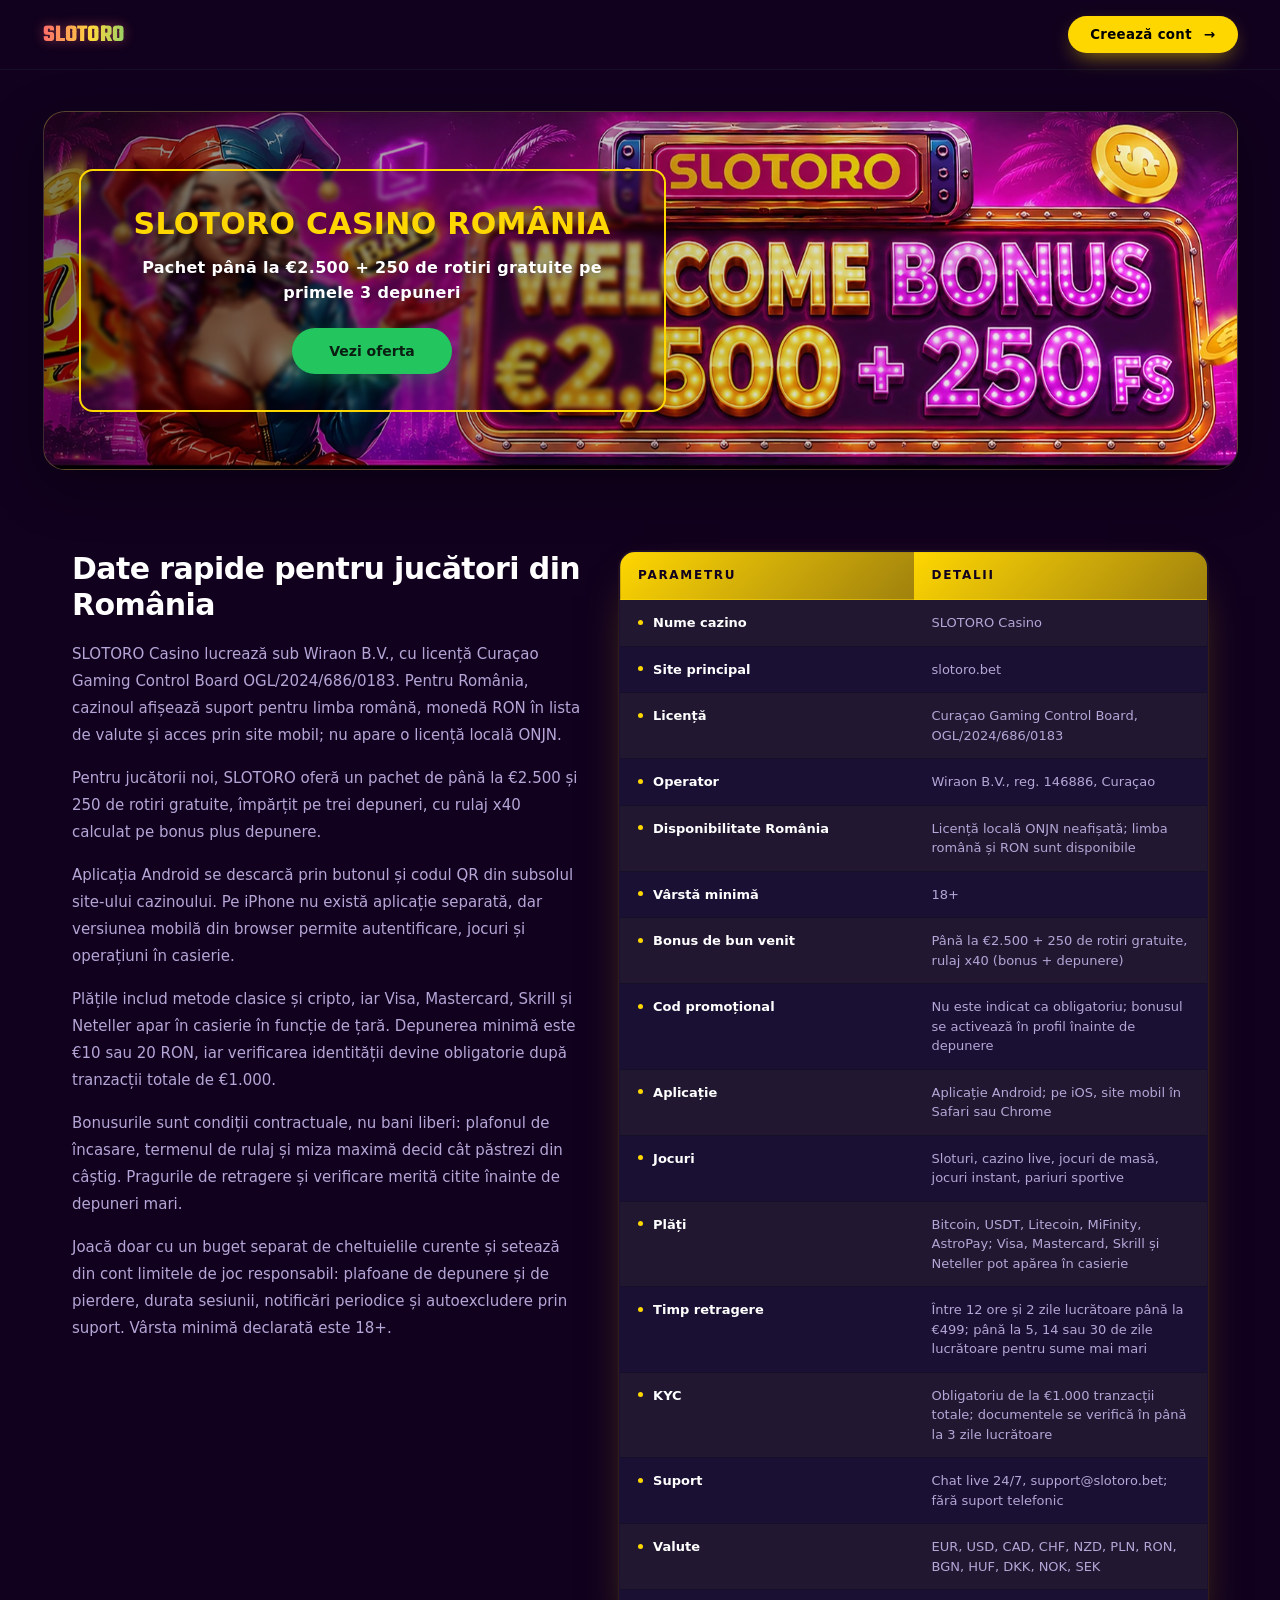
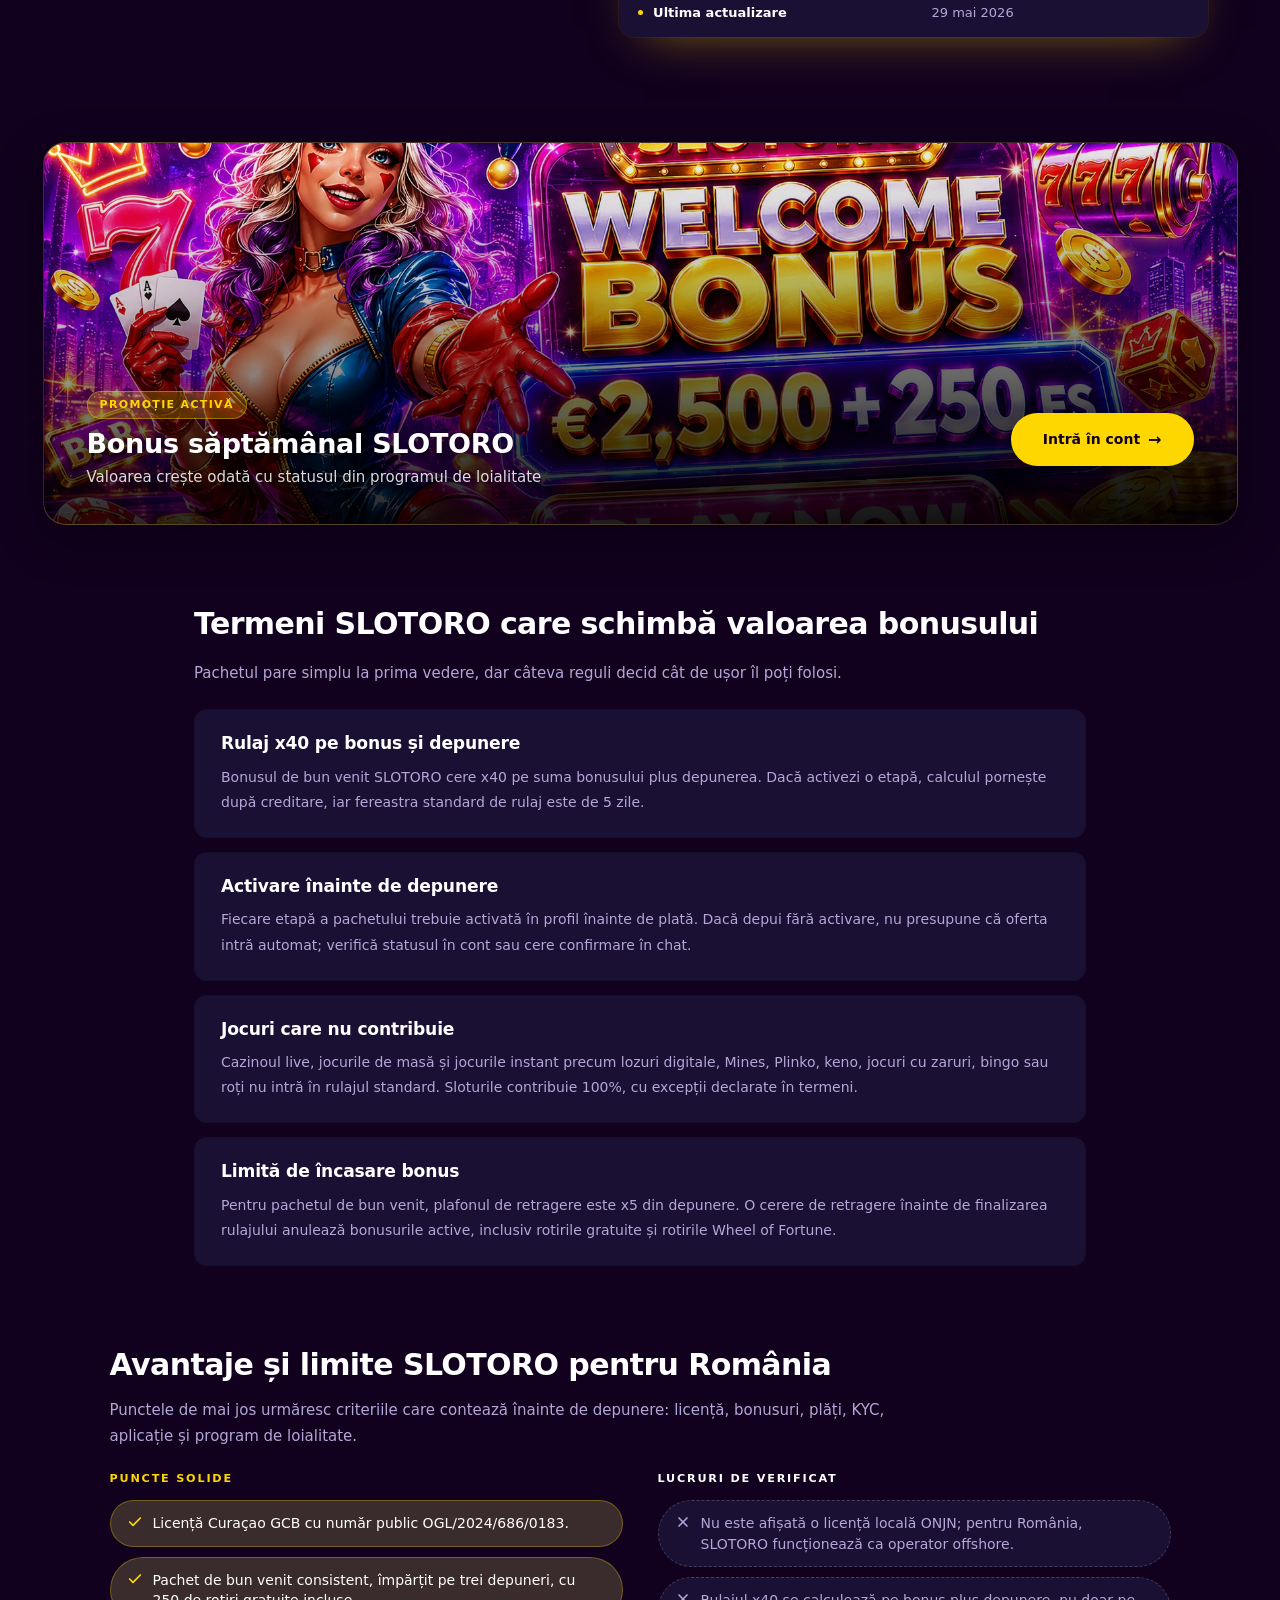
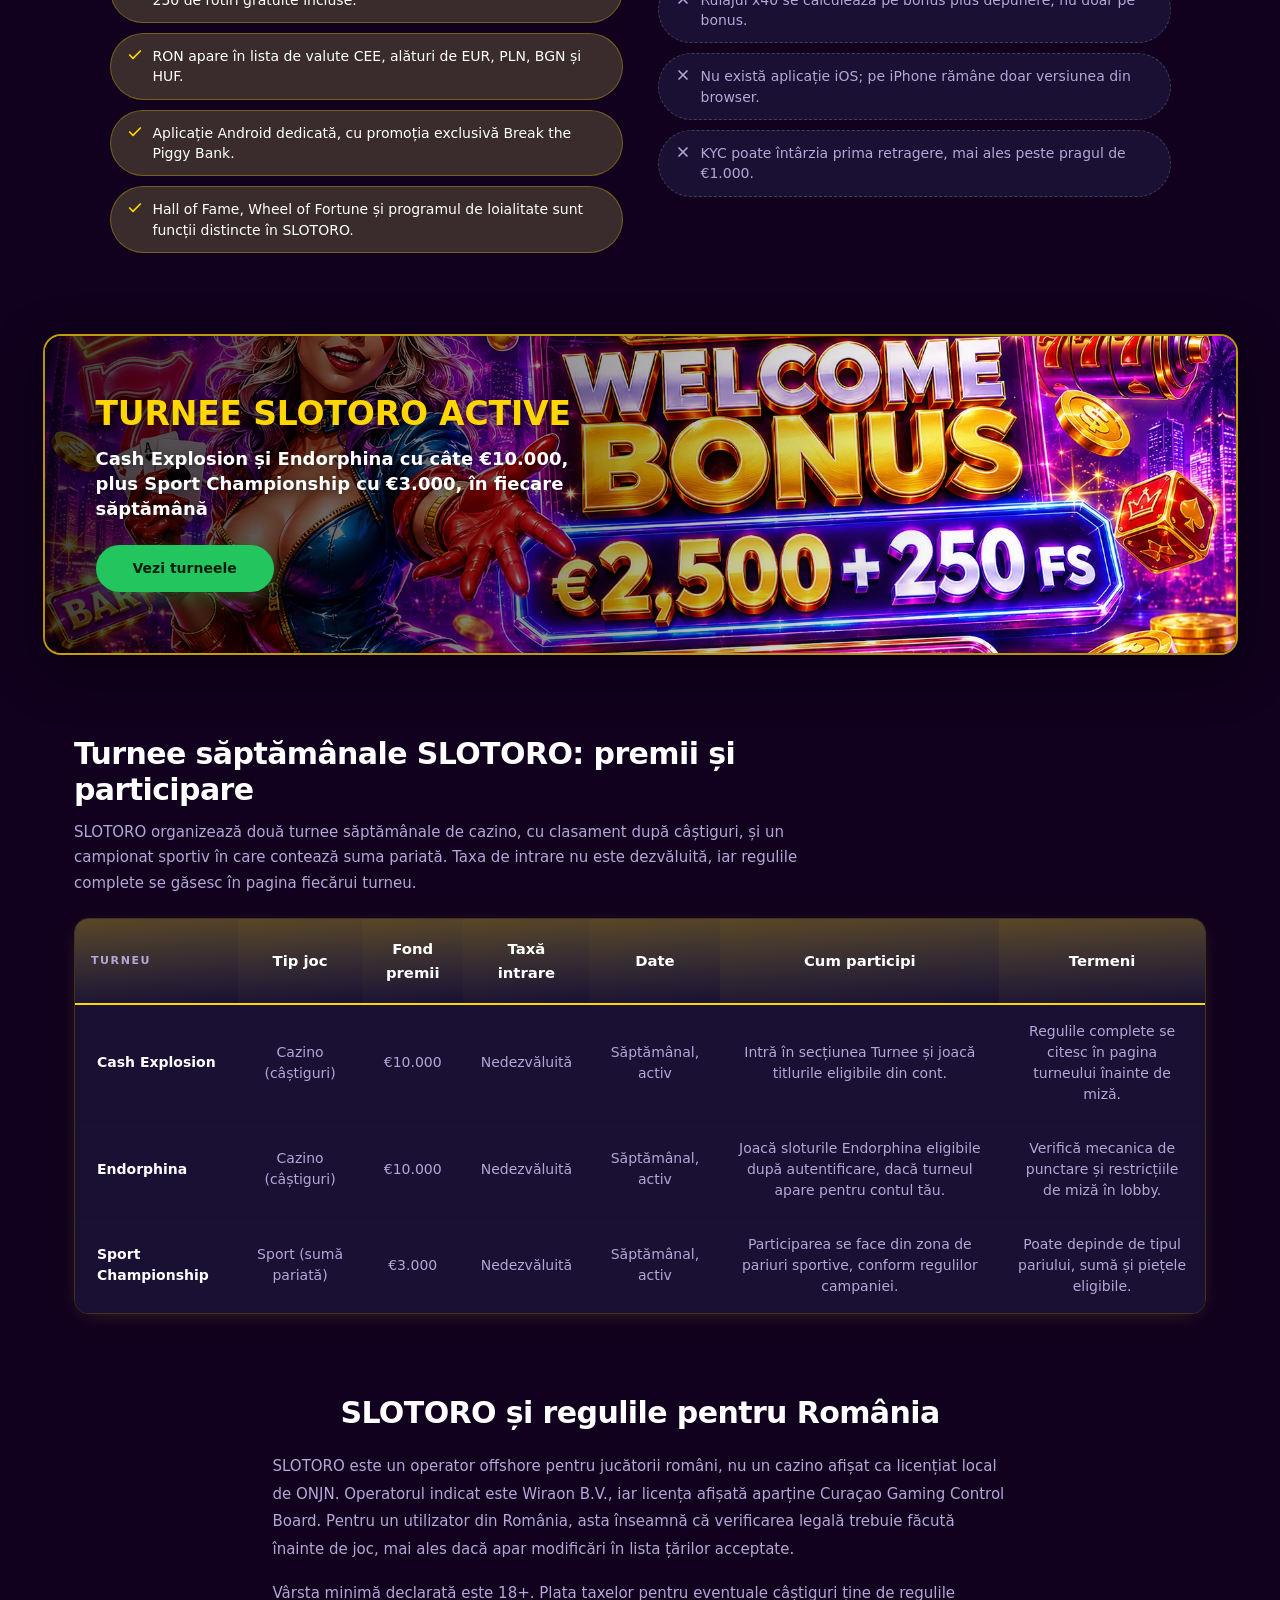
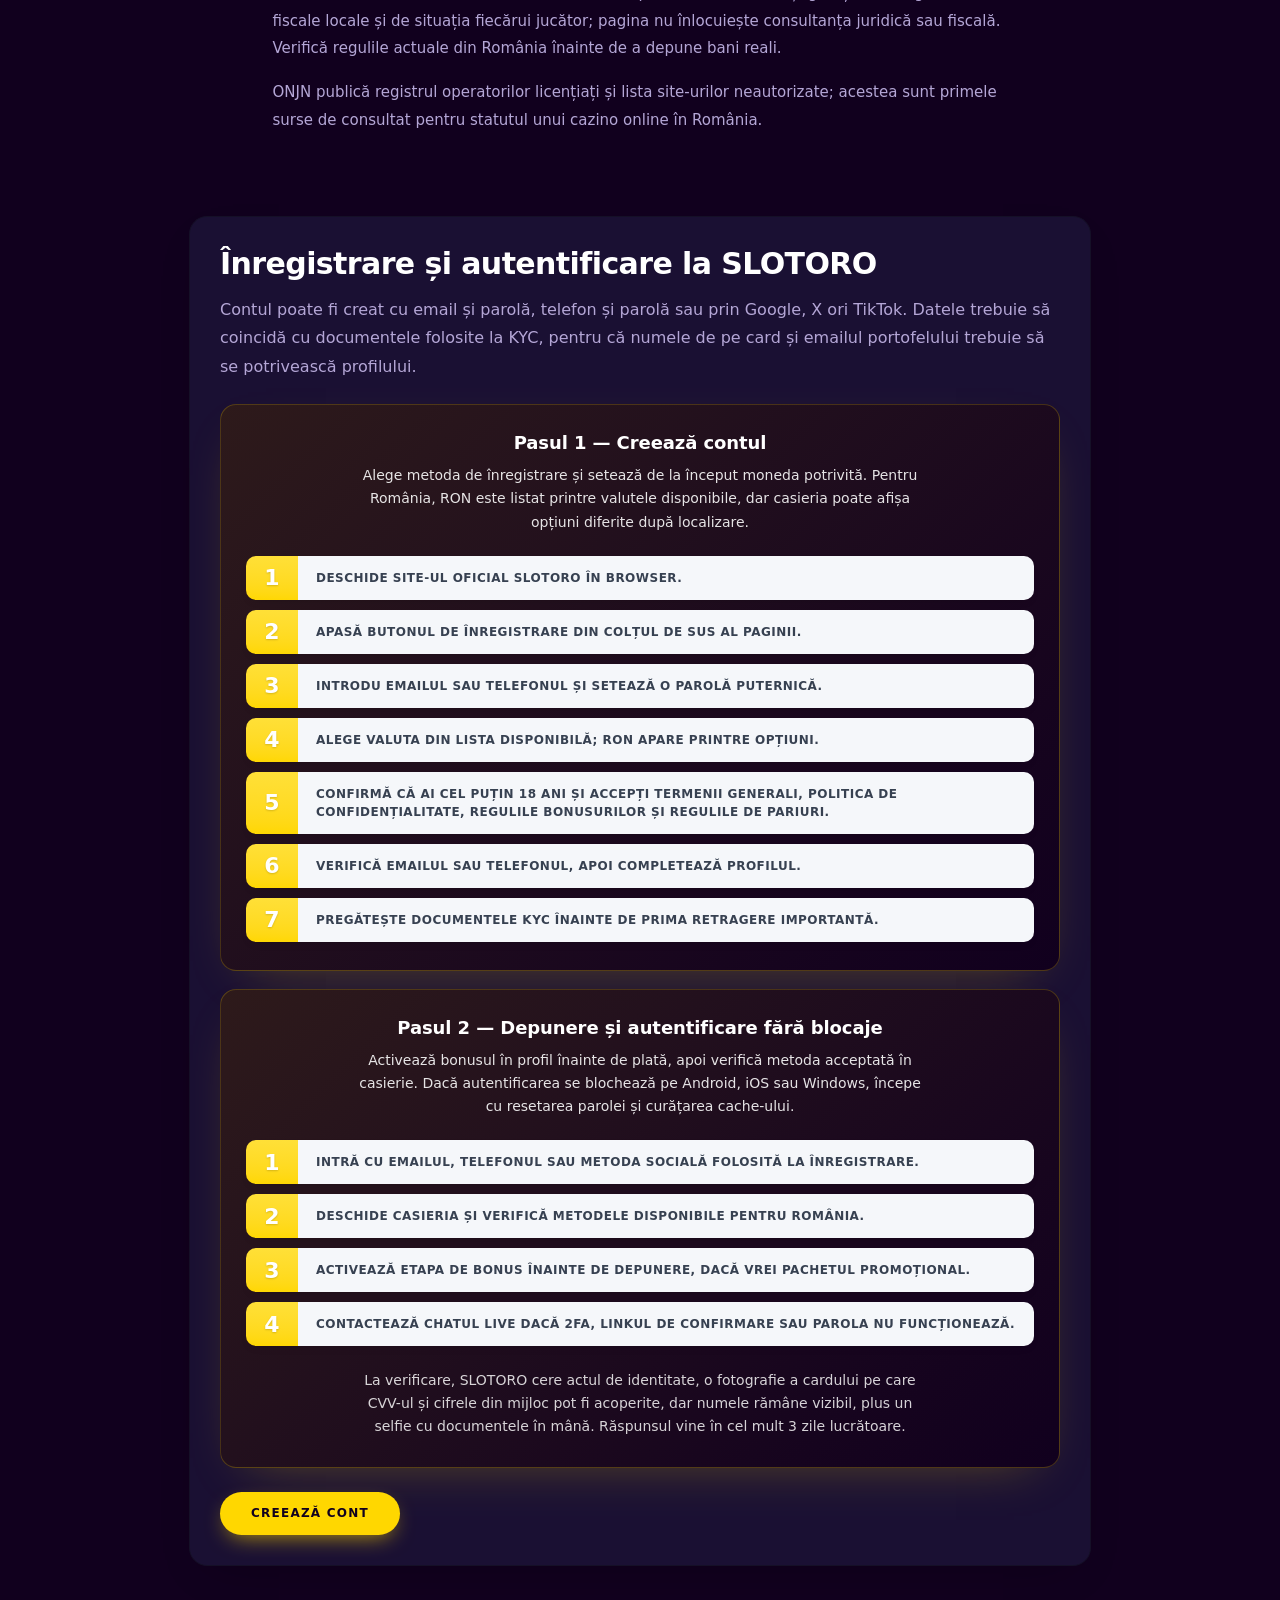
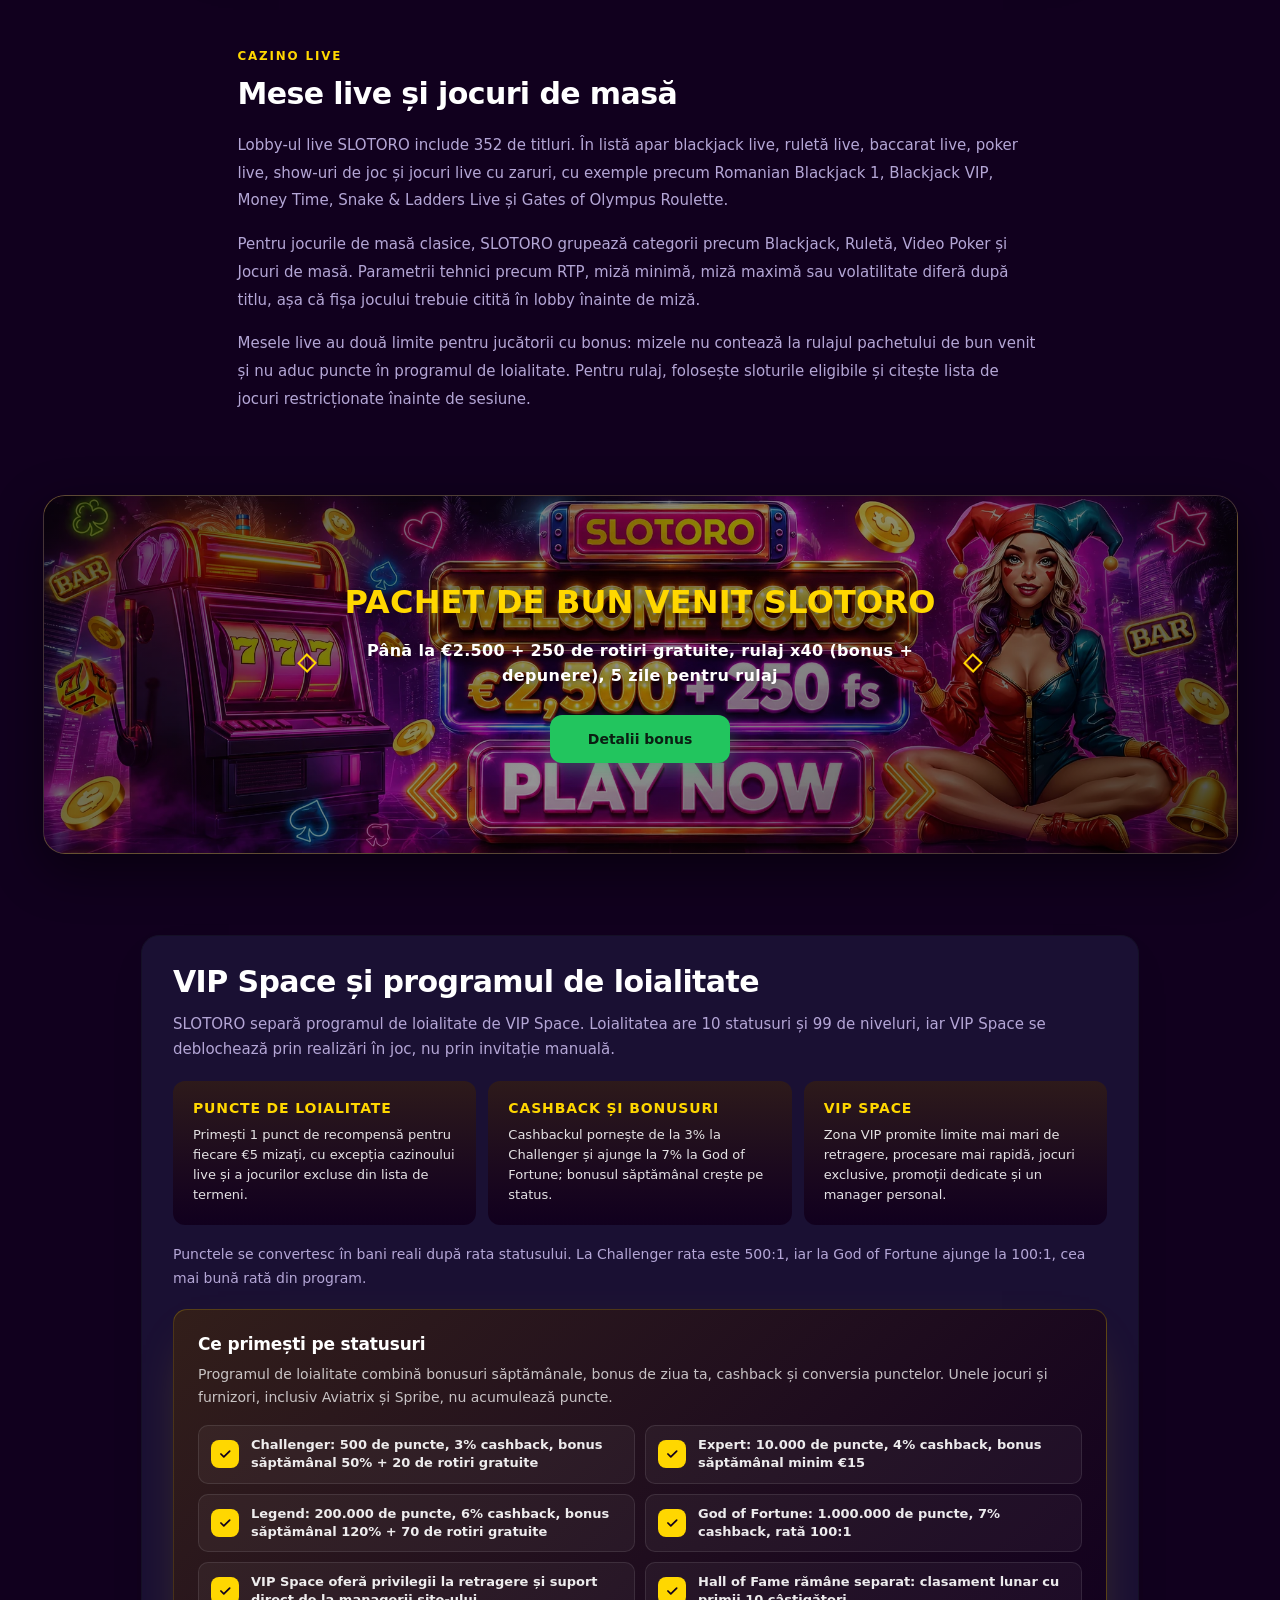
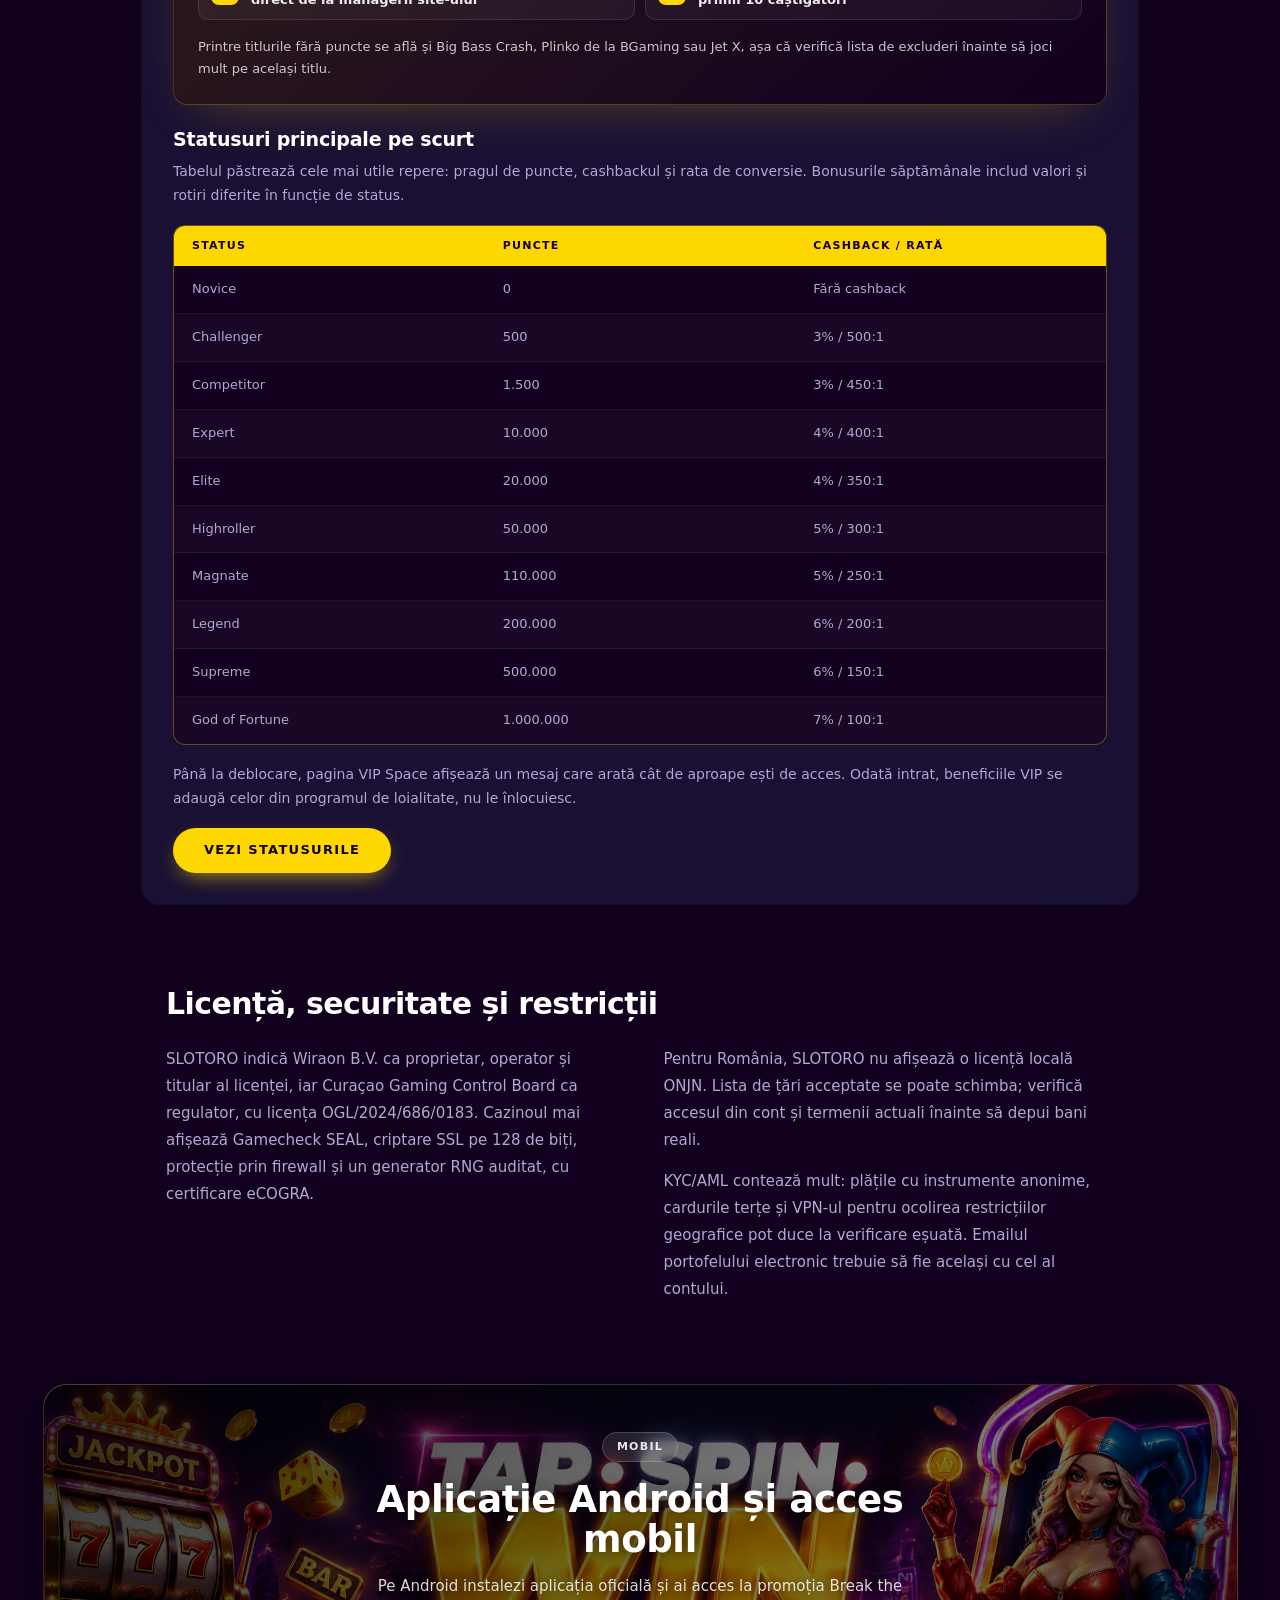
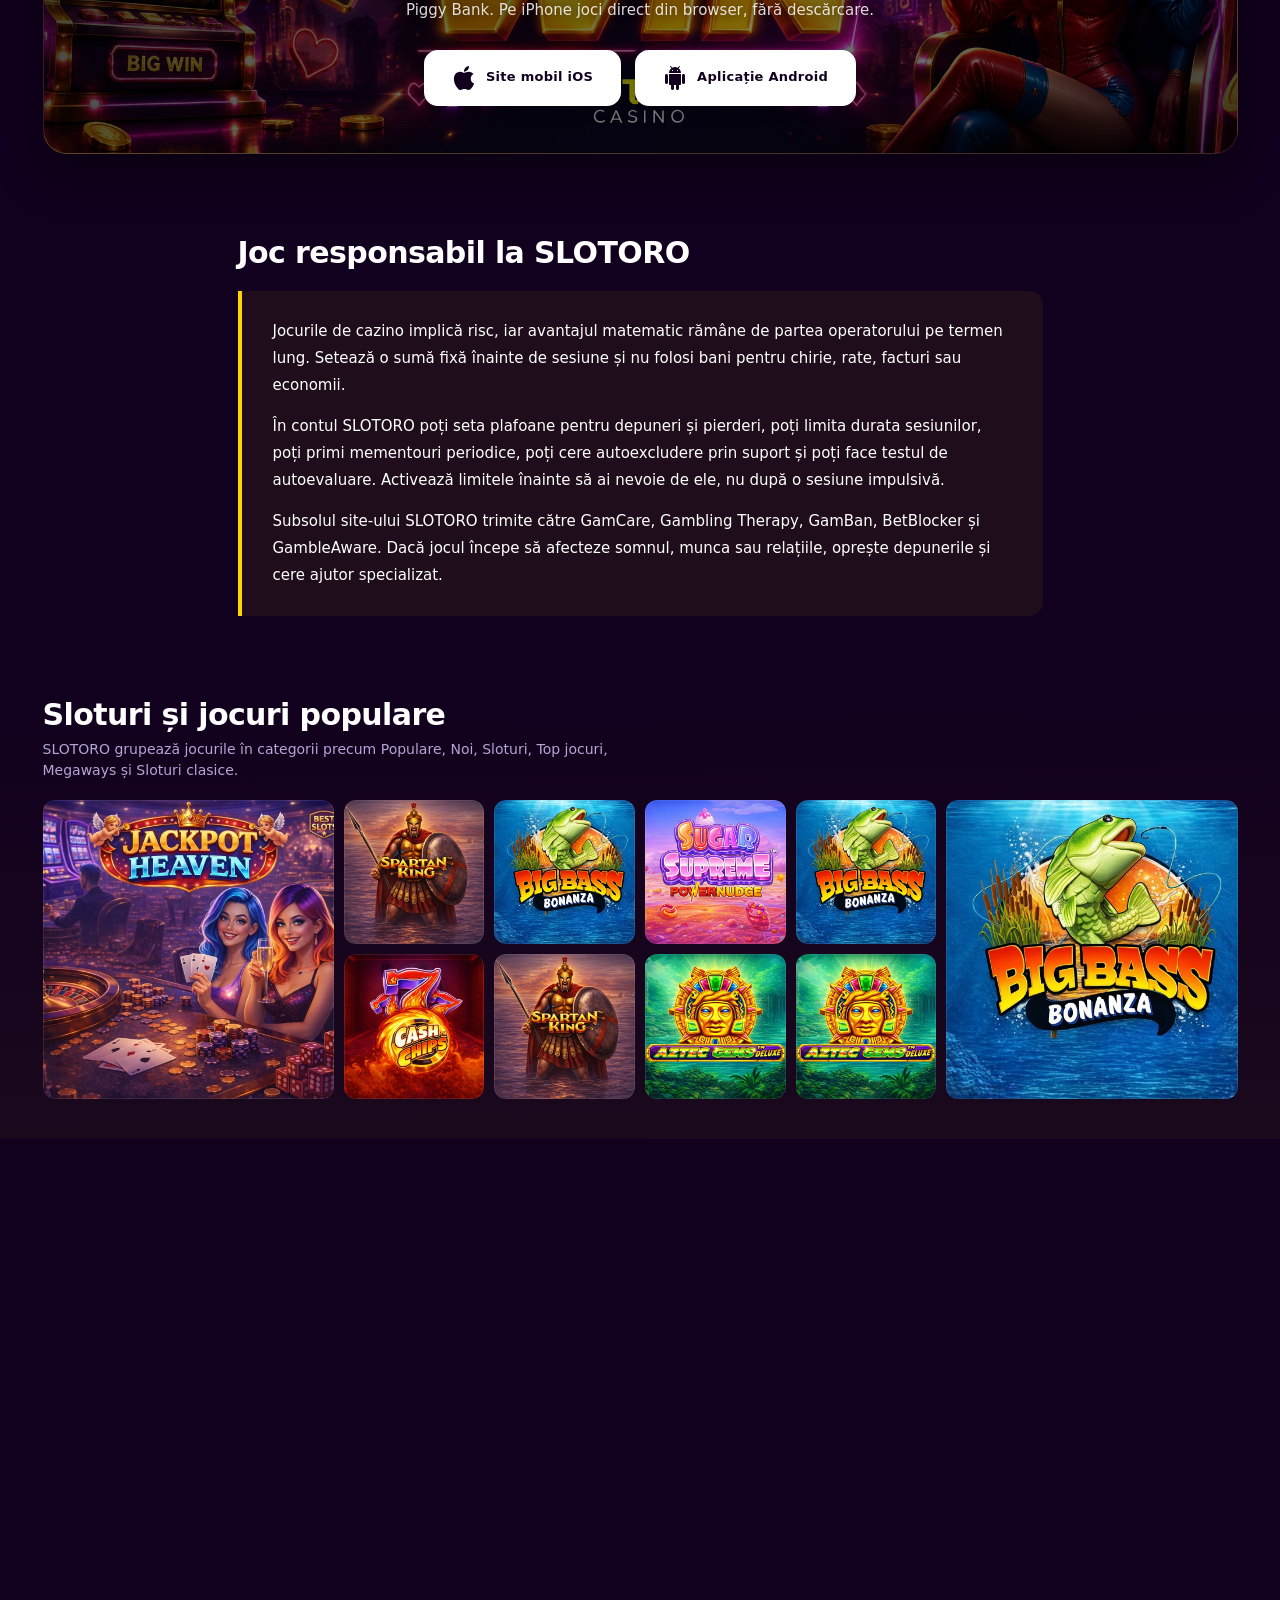
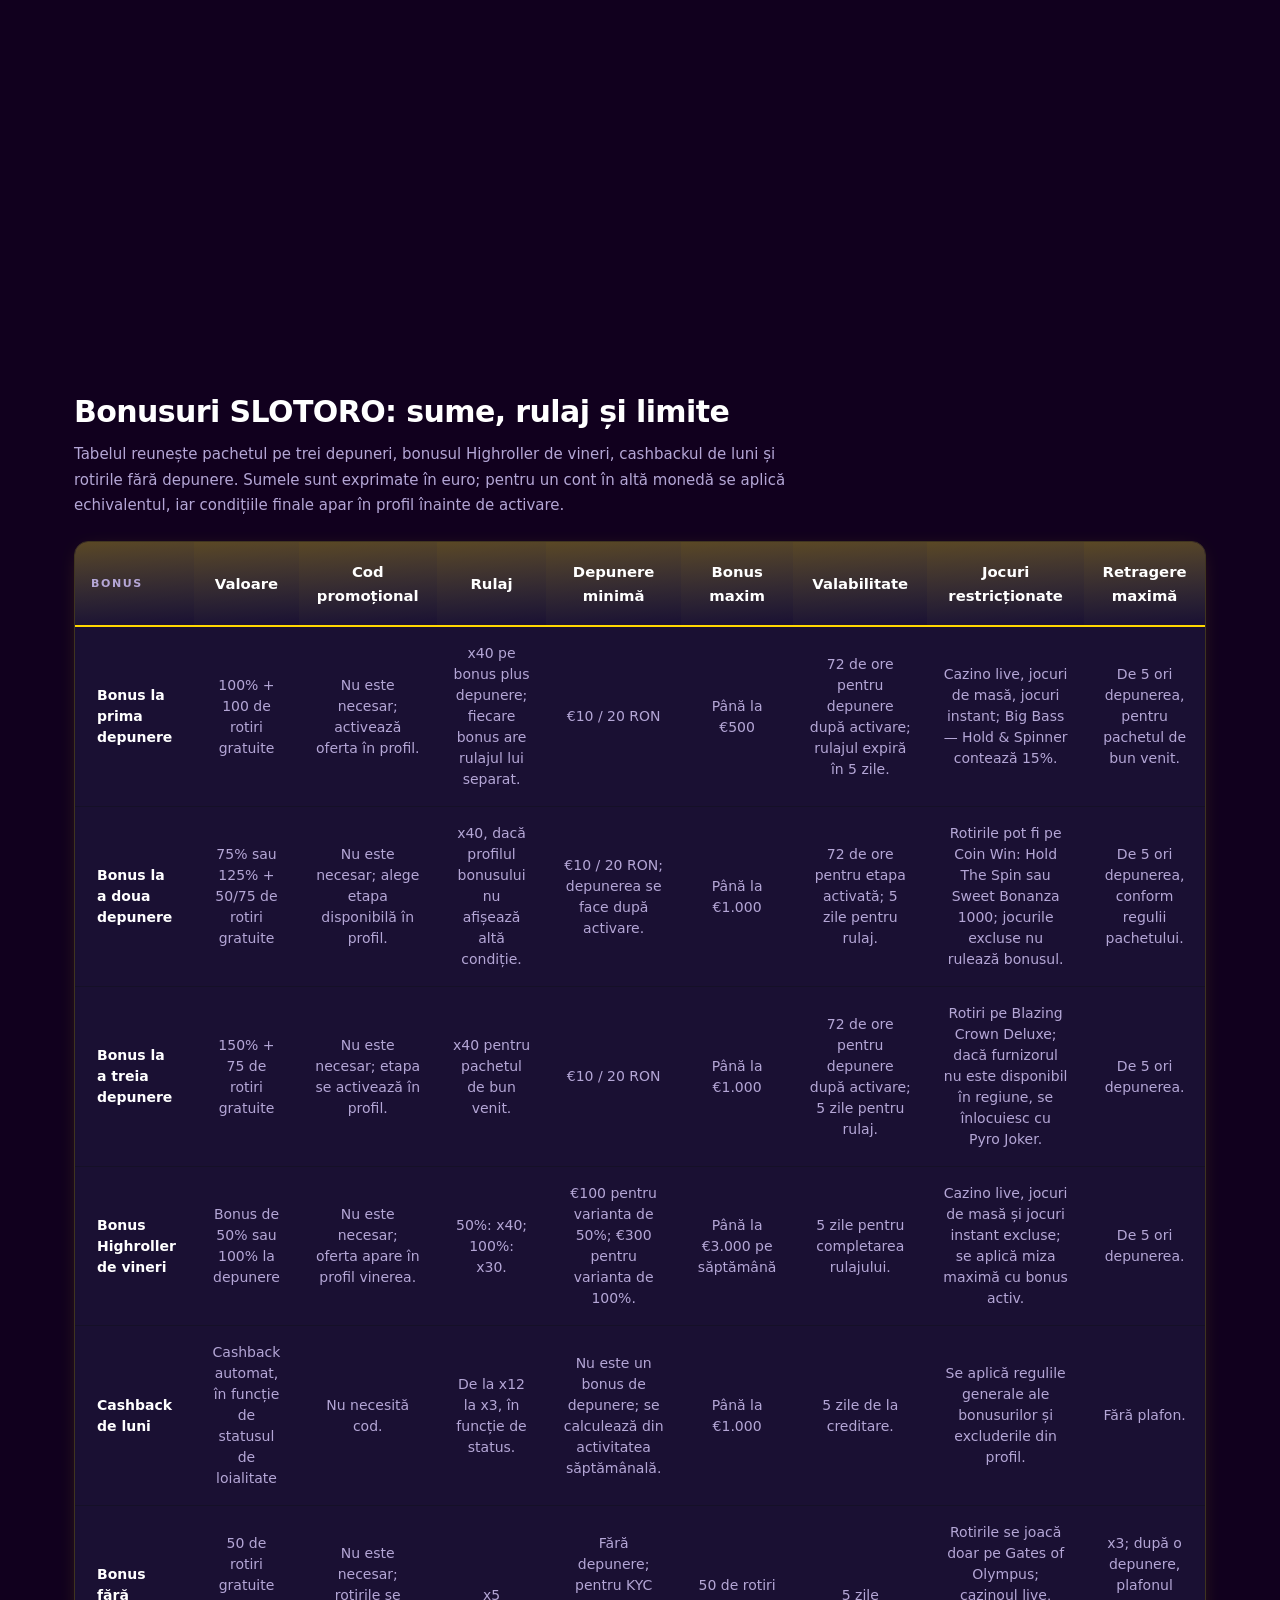
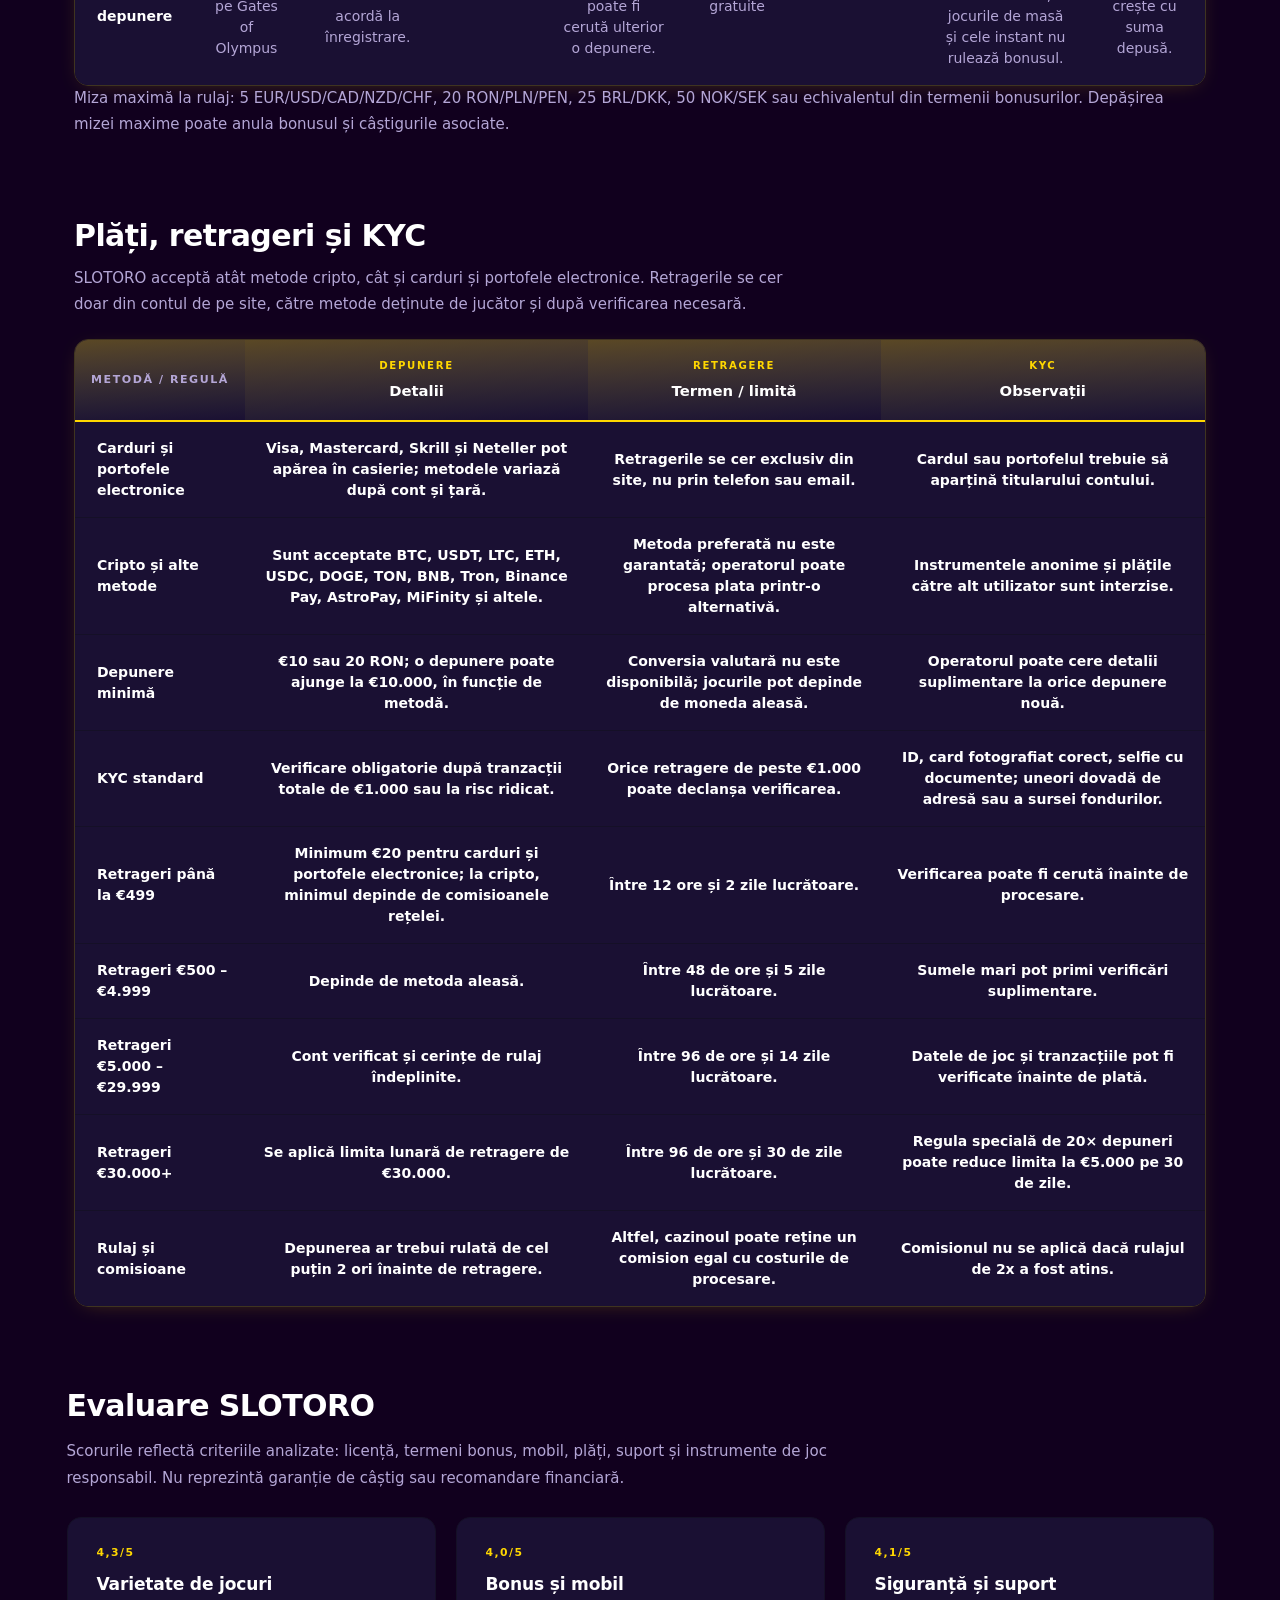
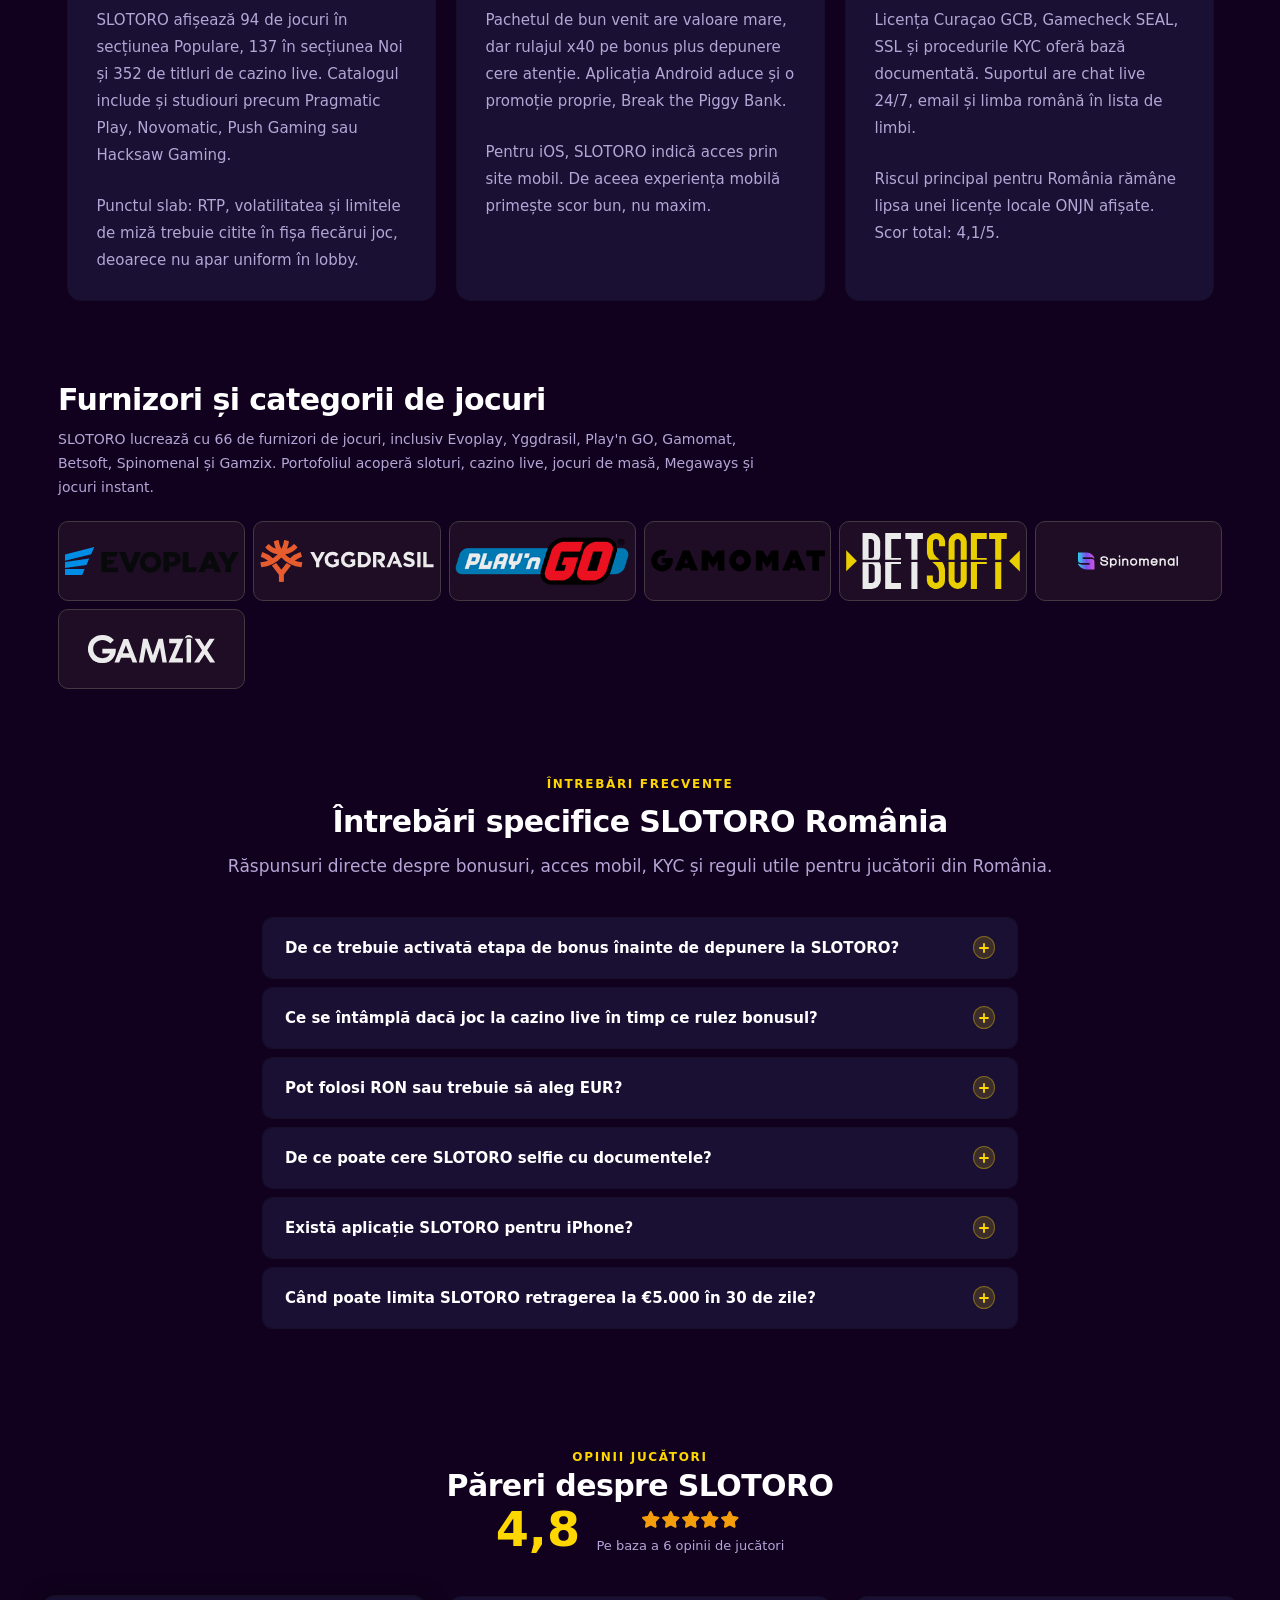
==== commit 8078ed6c: "Move site to branded GitHub Pages address Canonical, Open Graph, JSON-LD and sitemap use the new rep" ====
--- a/index.html
+++ b/index.html
@@ -7,21 +7,21 @@
 <meta name="description" content="Află cum funcționează SLOTORO Casino în România: bonusuri cu rulaj x40, aplicație Android, plăți în RON/EUR și joc responsabil. Verifică detaliile.">
 <link rel="stylesheet" href="css/style-8fcd01.css">
 <link rel="stylesheet" href="css/index.css">
-<link rel="canonical" href="https://lerixxi.github.io/slotoro-casino-ro/">
+<link rel="canonical" href="https://lerixxi.github.io/slotoro-romania/">
 <link rel="icon" type="image/svg+xml" href="img/favicon.svg">
 <meta property="og:type" content="website">
-<meta property="og:url" content="https://lerixxi.github.io/slotoro-casino-ro/">
+<meta property="og:url" content="https://lerixxi.github.io/slotoro-romania/">
 <meta property="og:title" content="SLOTORO România | Bonusuri, jocuri și plăți online">
 <meta property="og:description" content="Află cum funcționează SLOTORO Casino în România: bonusuri cu rulaj x40, aplicație Android, plăți în RON/EUR și joc responsabil. Verifică detaliile.">
-<meta property="og:image" content="https://lerixxi.github.io/slotoro-casino-ro/og-image.jpg">
+<meta property="og:image" content="https://lerixxi.github.io/slotoro-romania/og-image.jpg">
 <meta property="og:image:width" content="1200">
 <meta property="og:image:height" content="630">
 <meta property="og:image:type" content="image/jpeg">
 <meta name="twitter:card" content="summary_large_image">
-<meta name="twitter:url" content="https://lerixxi.github.io/slotoro-casino-ro/">
+<meta name="twitter:url" content="https://lerixxi.github.io/slotoro-romania/">
 <meta name="twitter:title" content="SLOTORO România | Bonusuri, jocuri și plăți online">
 <meta name="twitter:description" content="Află cum funcționează SLOTORO Casino în România: bonusuri cu rulaj x40, aplicație Android, plăți în RON/EUR și joc responsabil. Verifică detaliile.">
-<meta name="twitter:image" content="https://lerixxi.github.io/slotoro-casino-ro/og-image.jpg">
+<meta name="twitter:image" content="https://lerixxi.github.io/slotoro-romania/og-image.jpg">
 </head>
 <body class="ns-nav-hover-5">
 
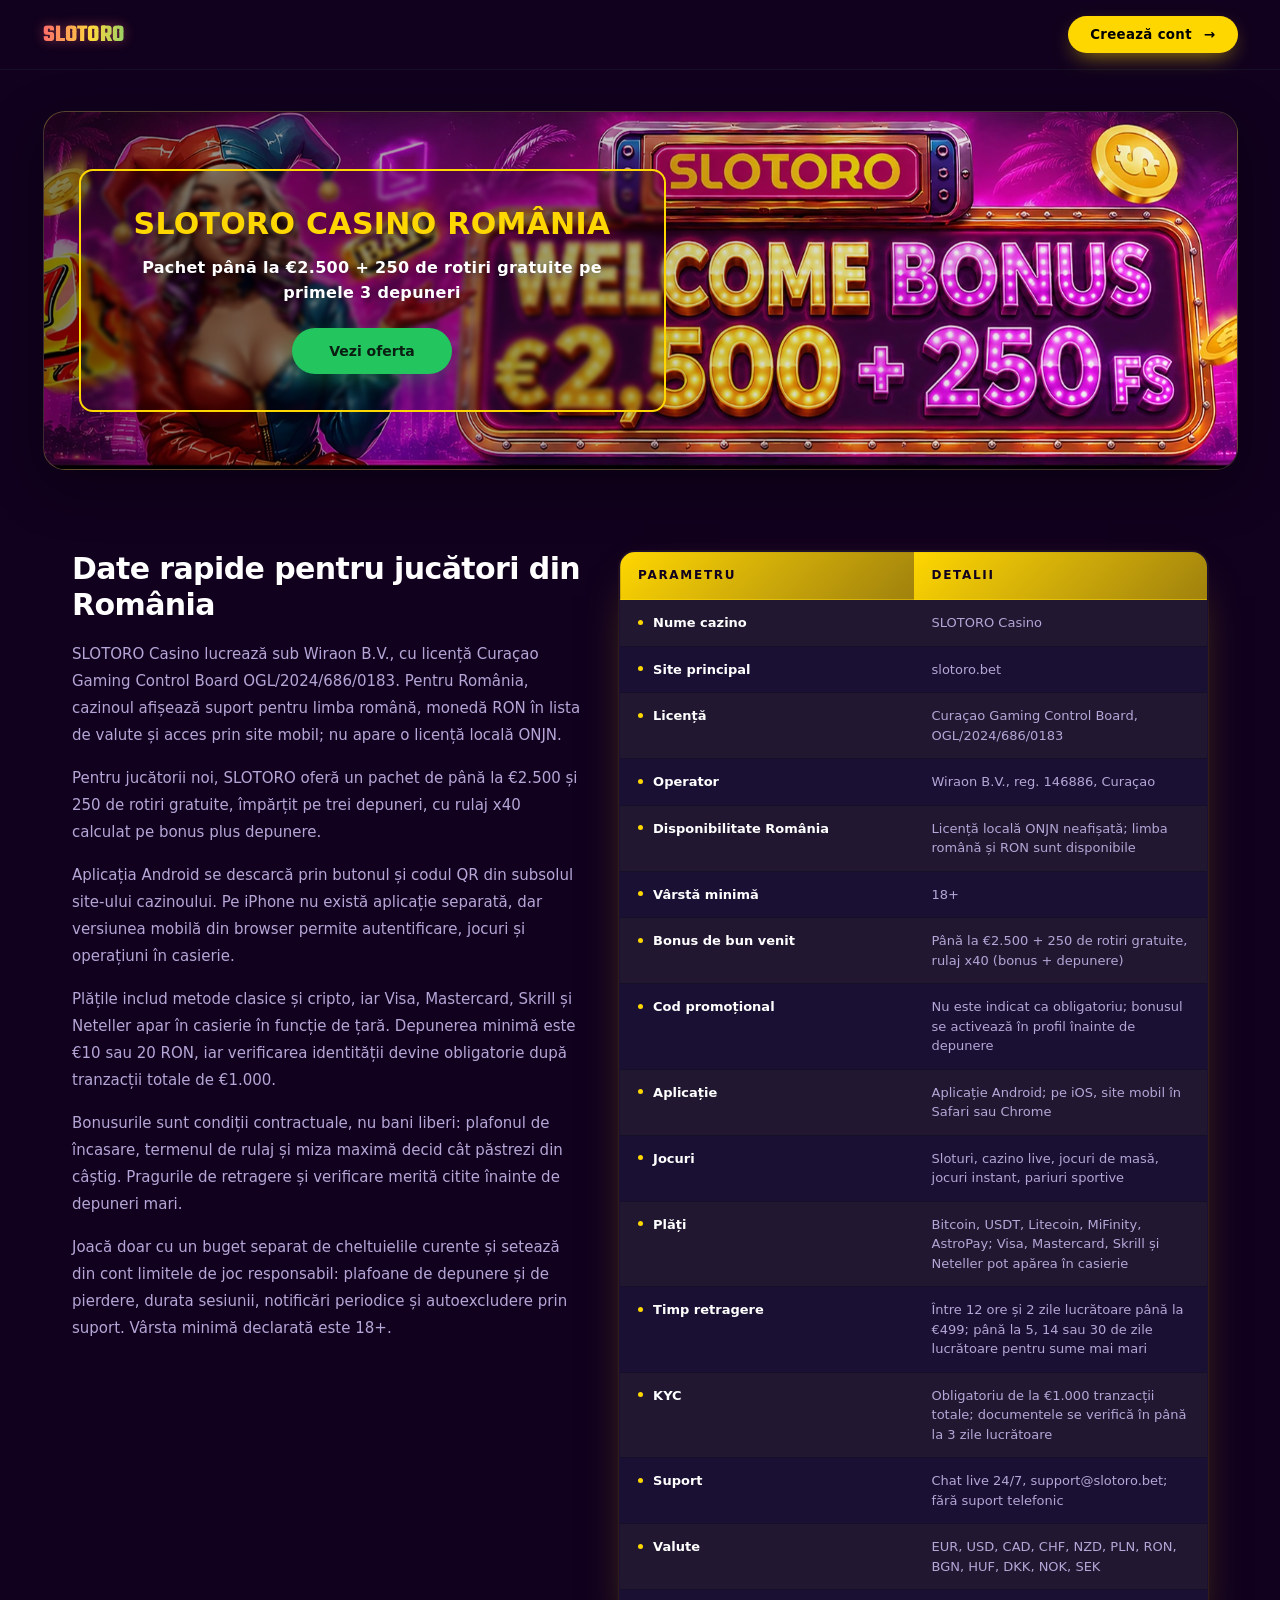
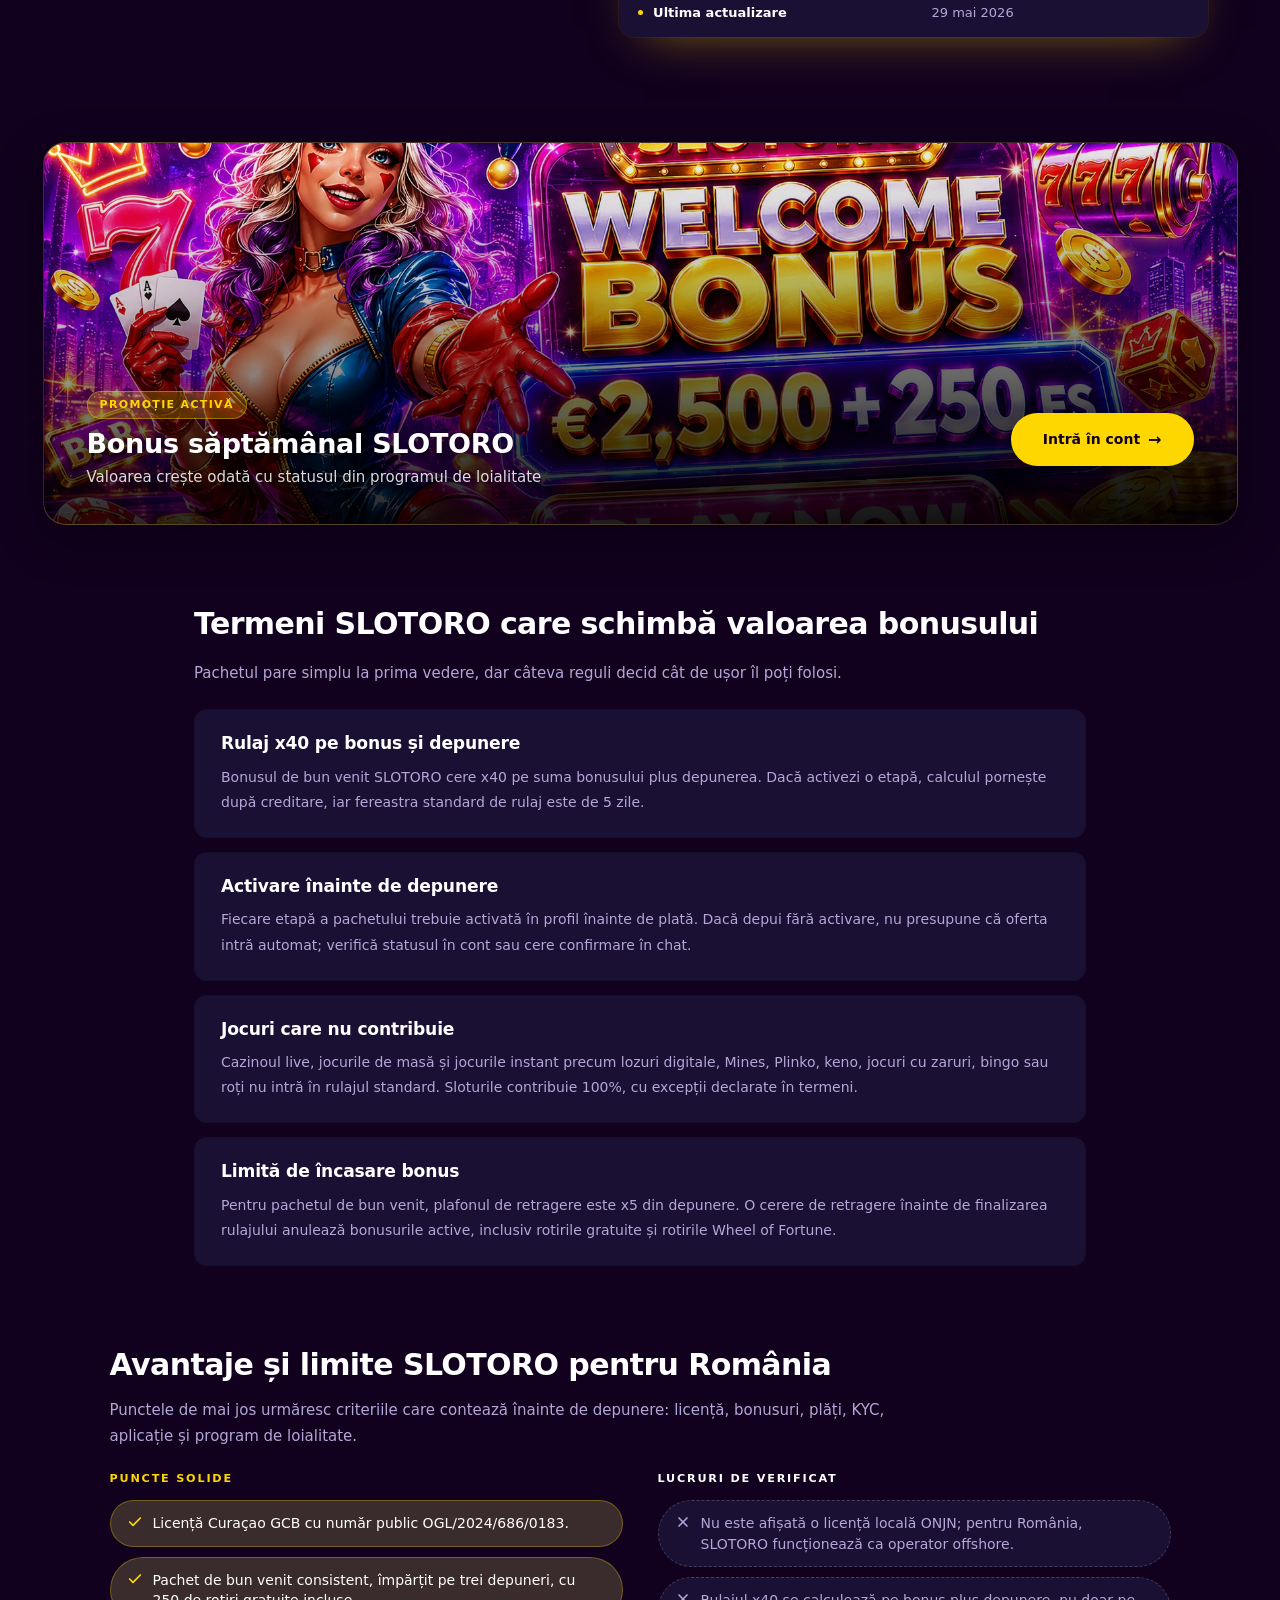
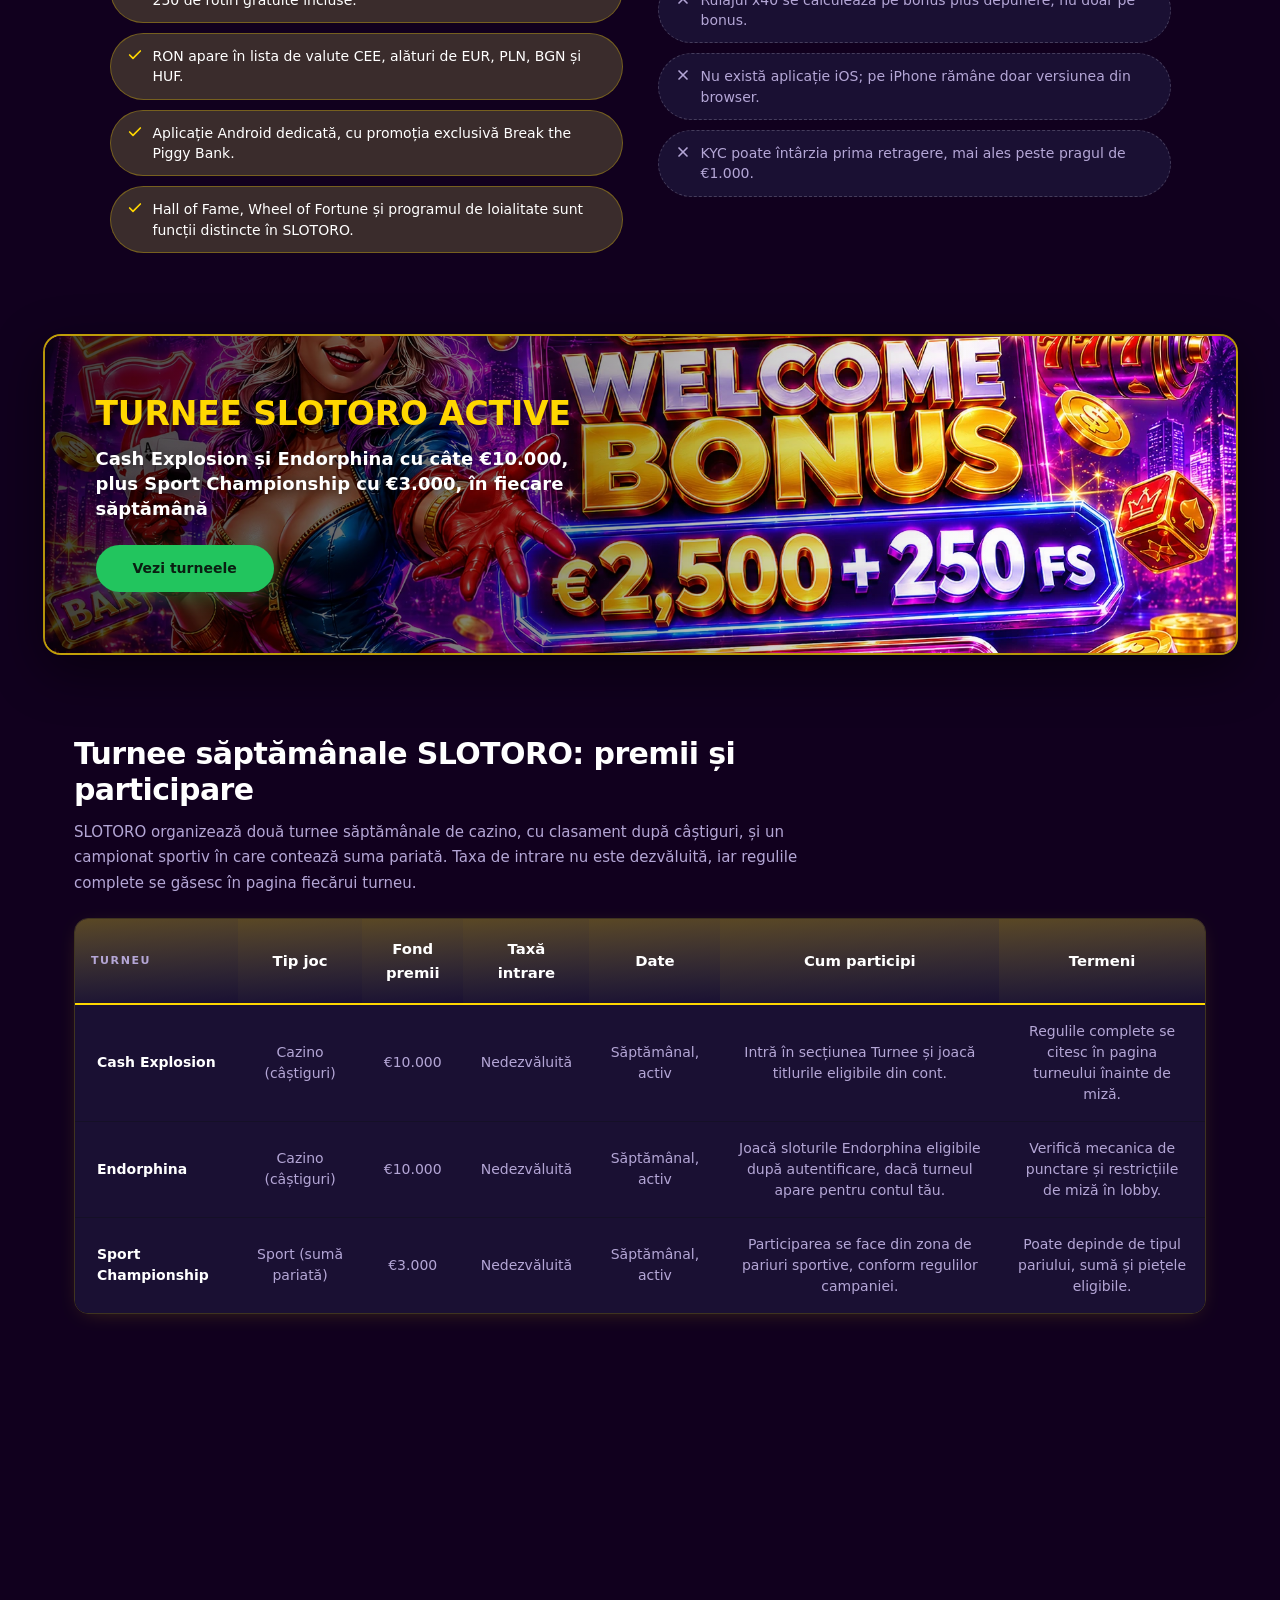
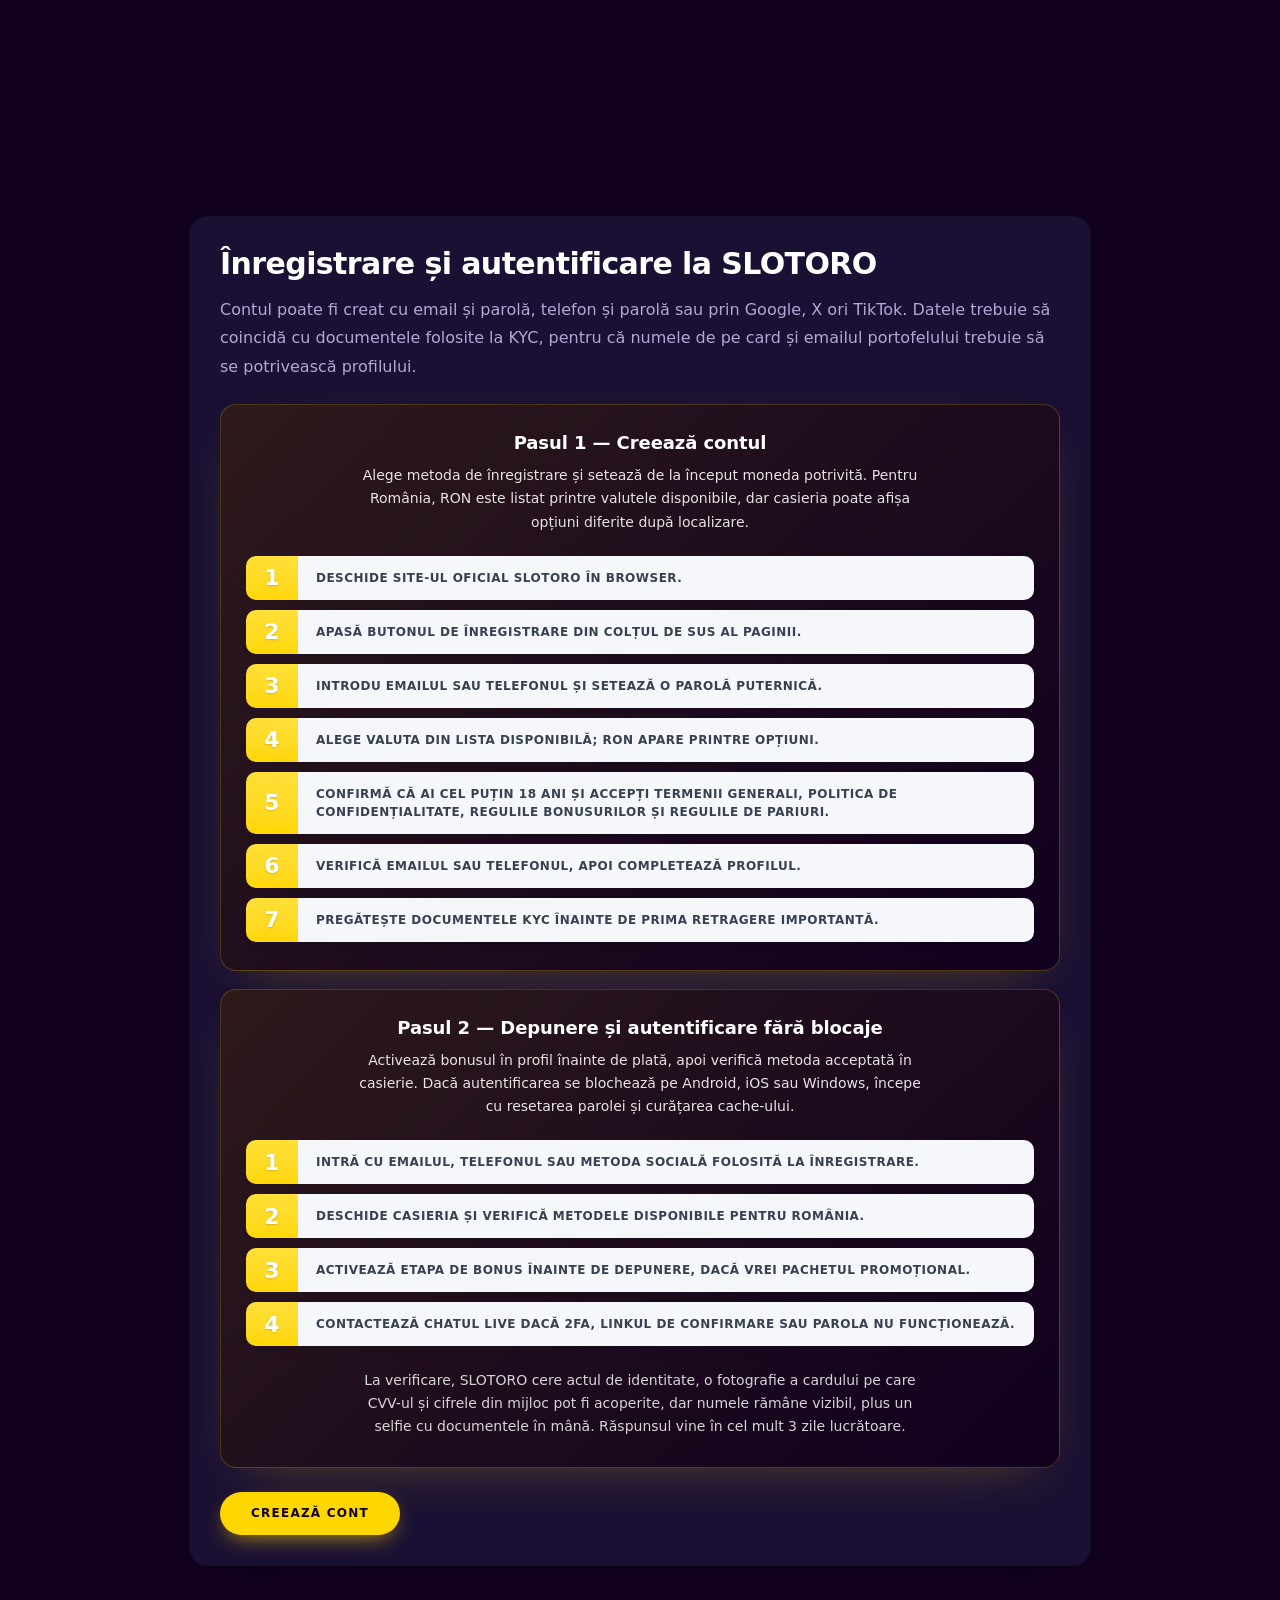
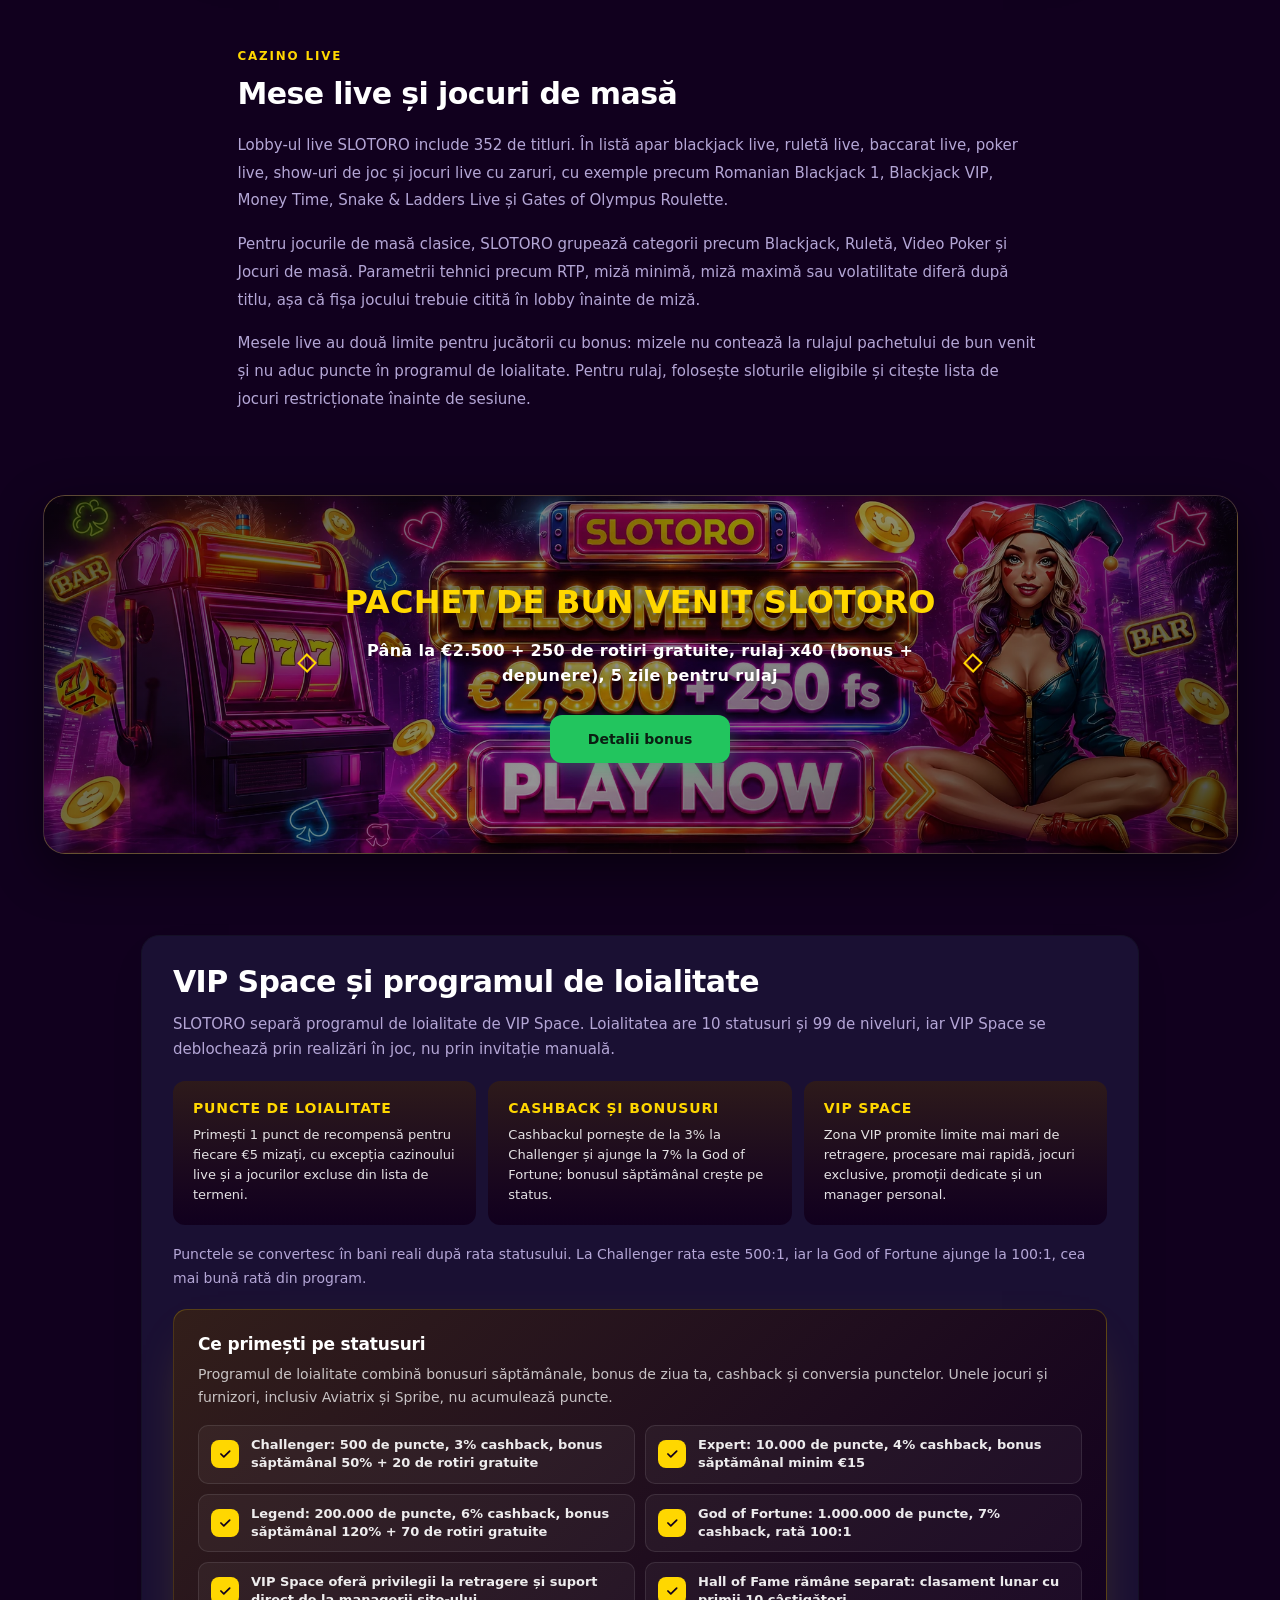
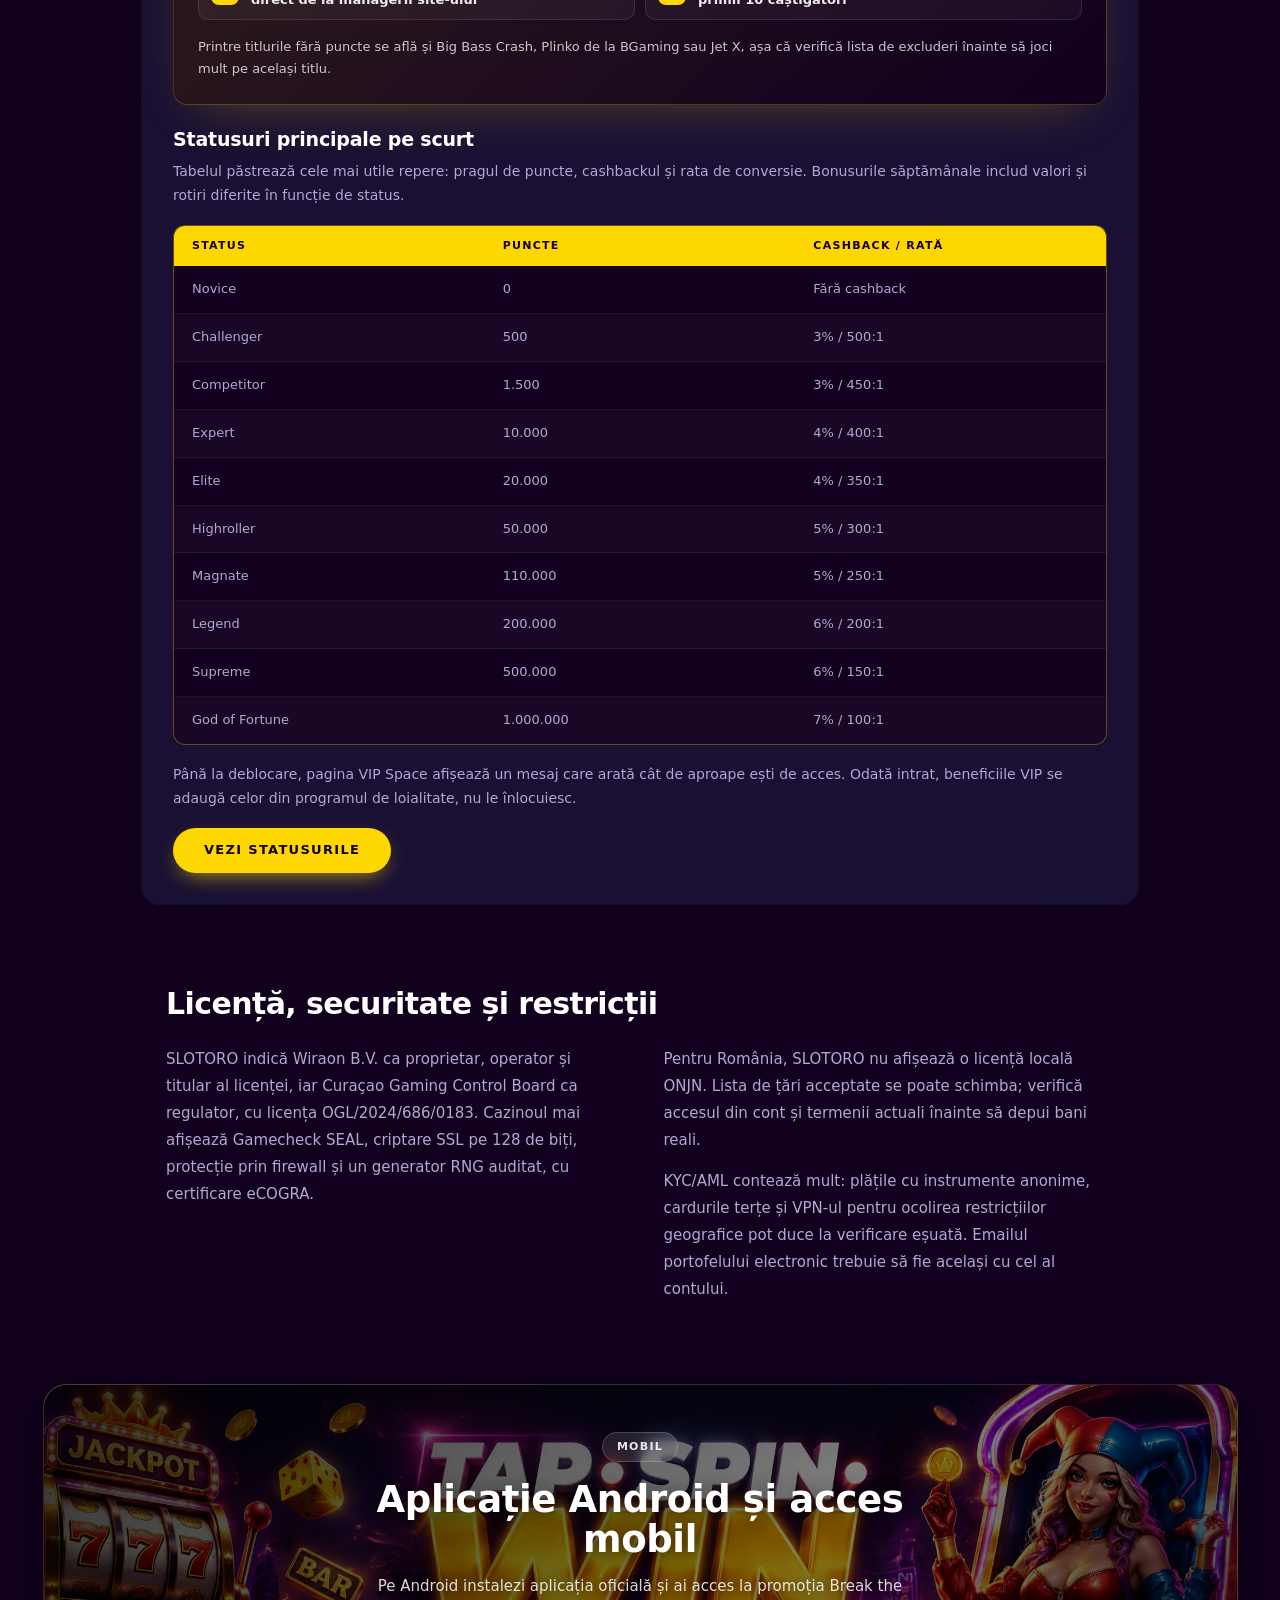
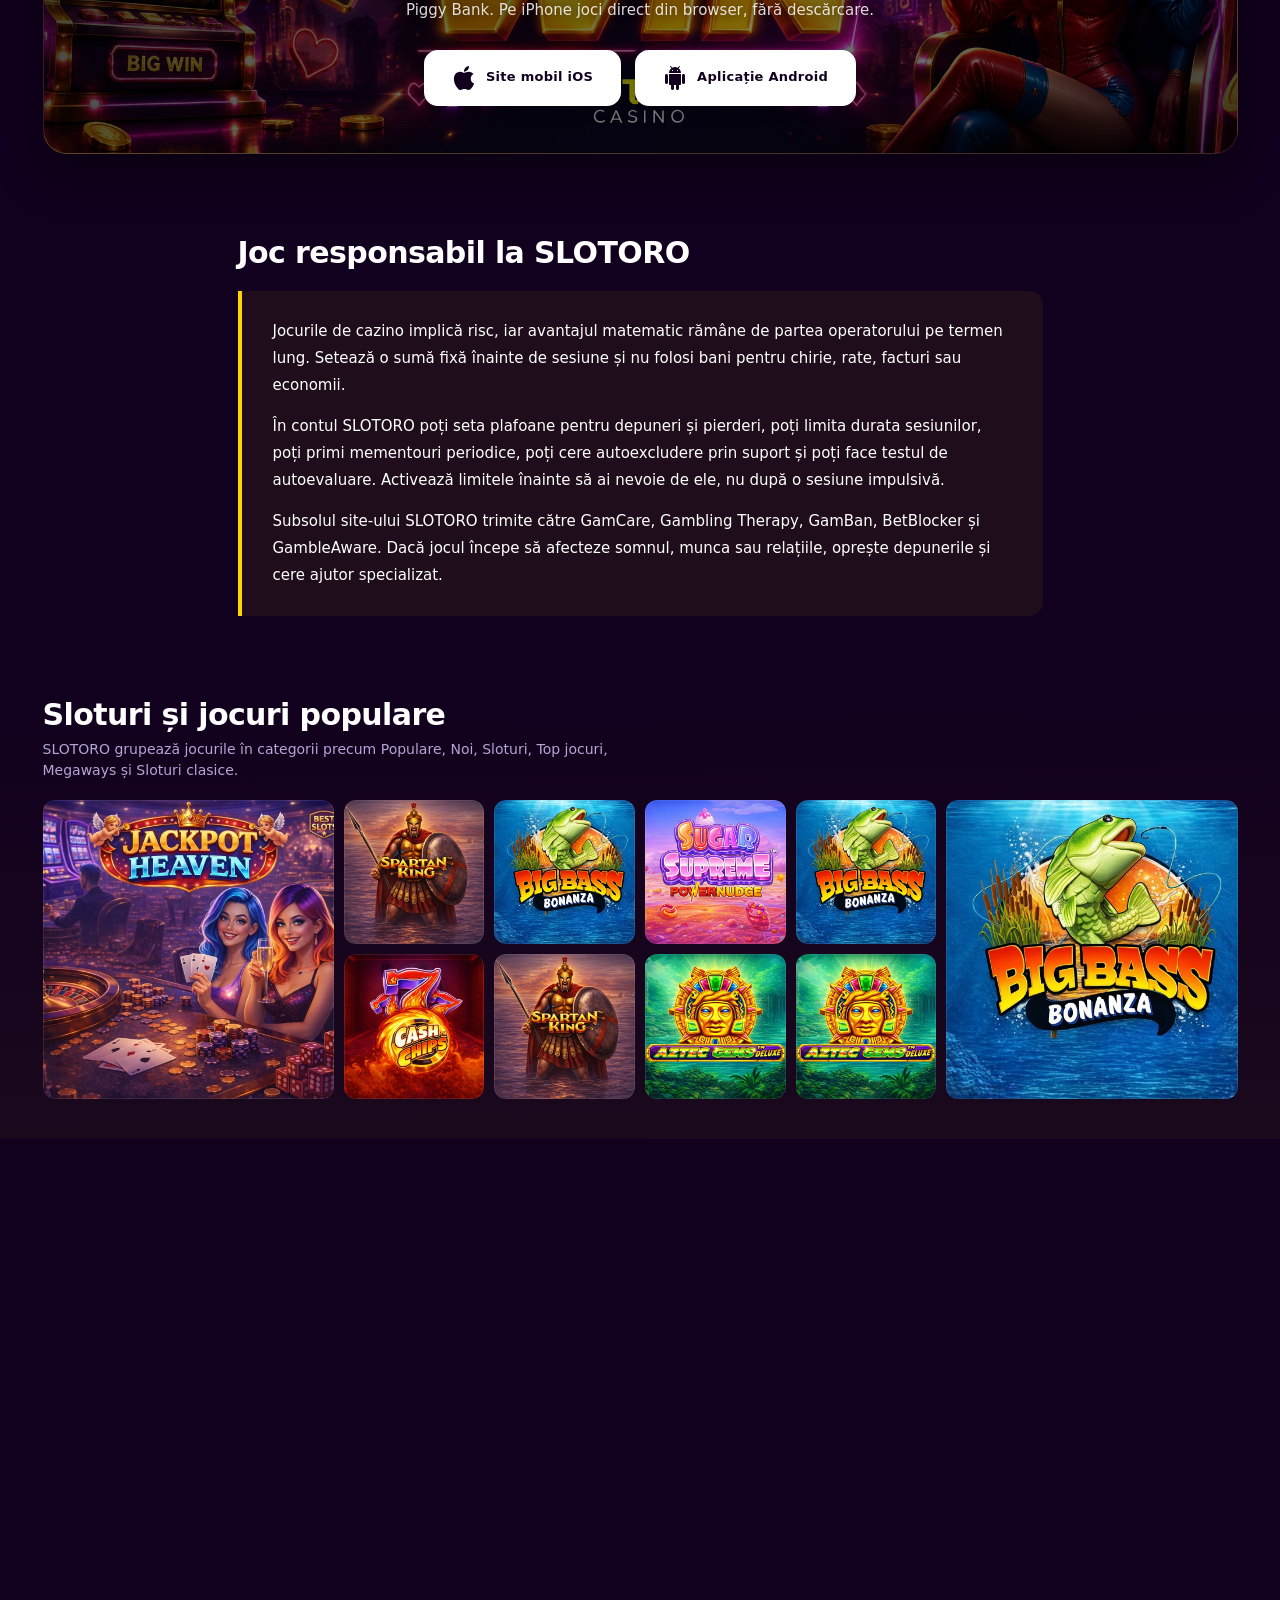
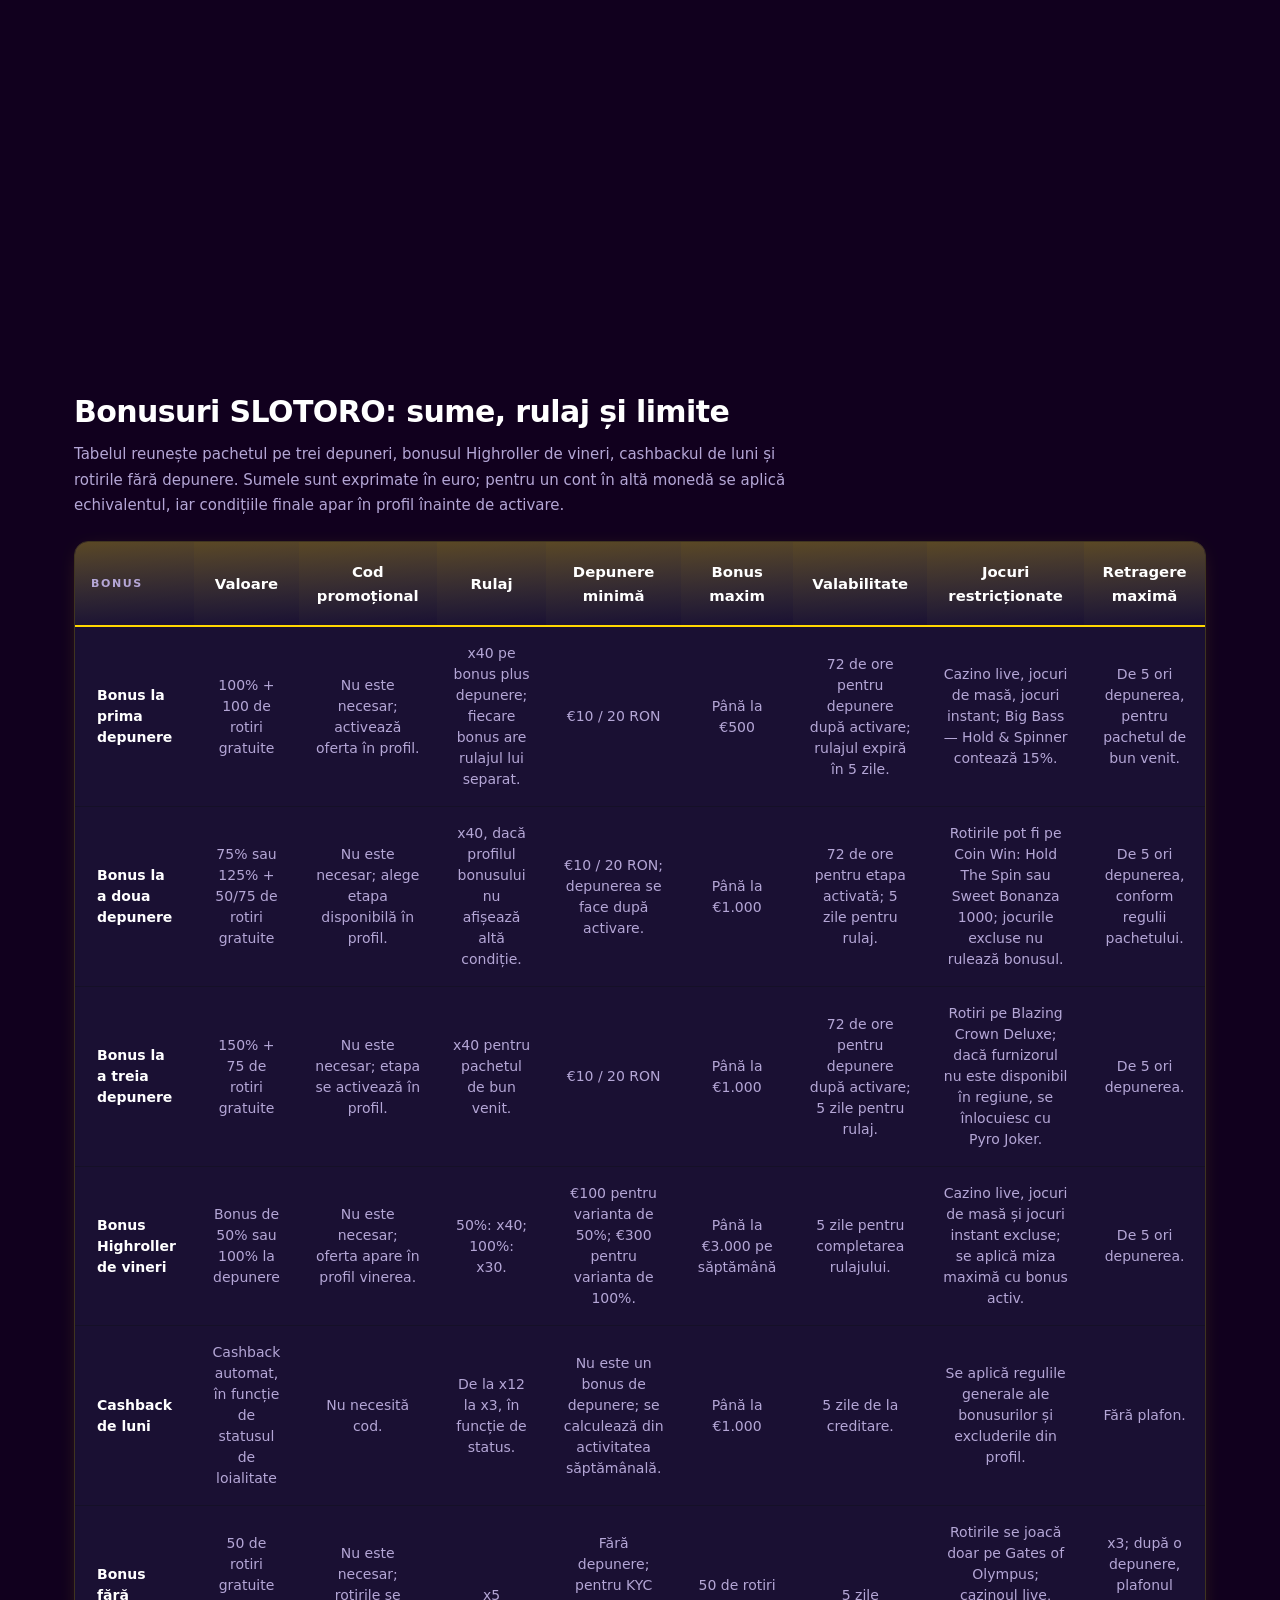
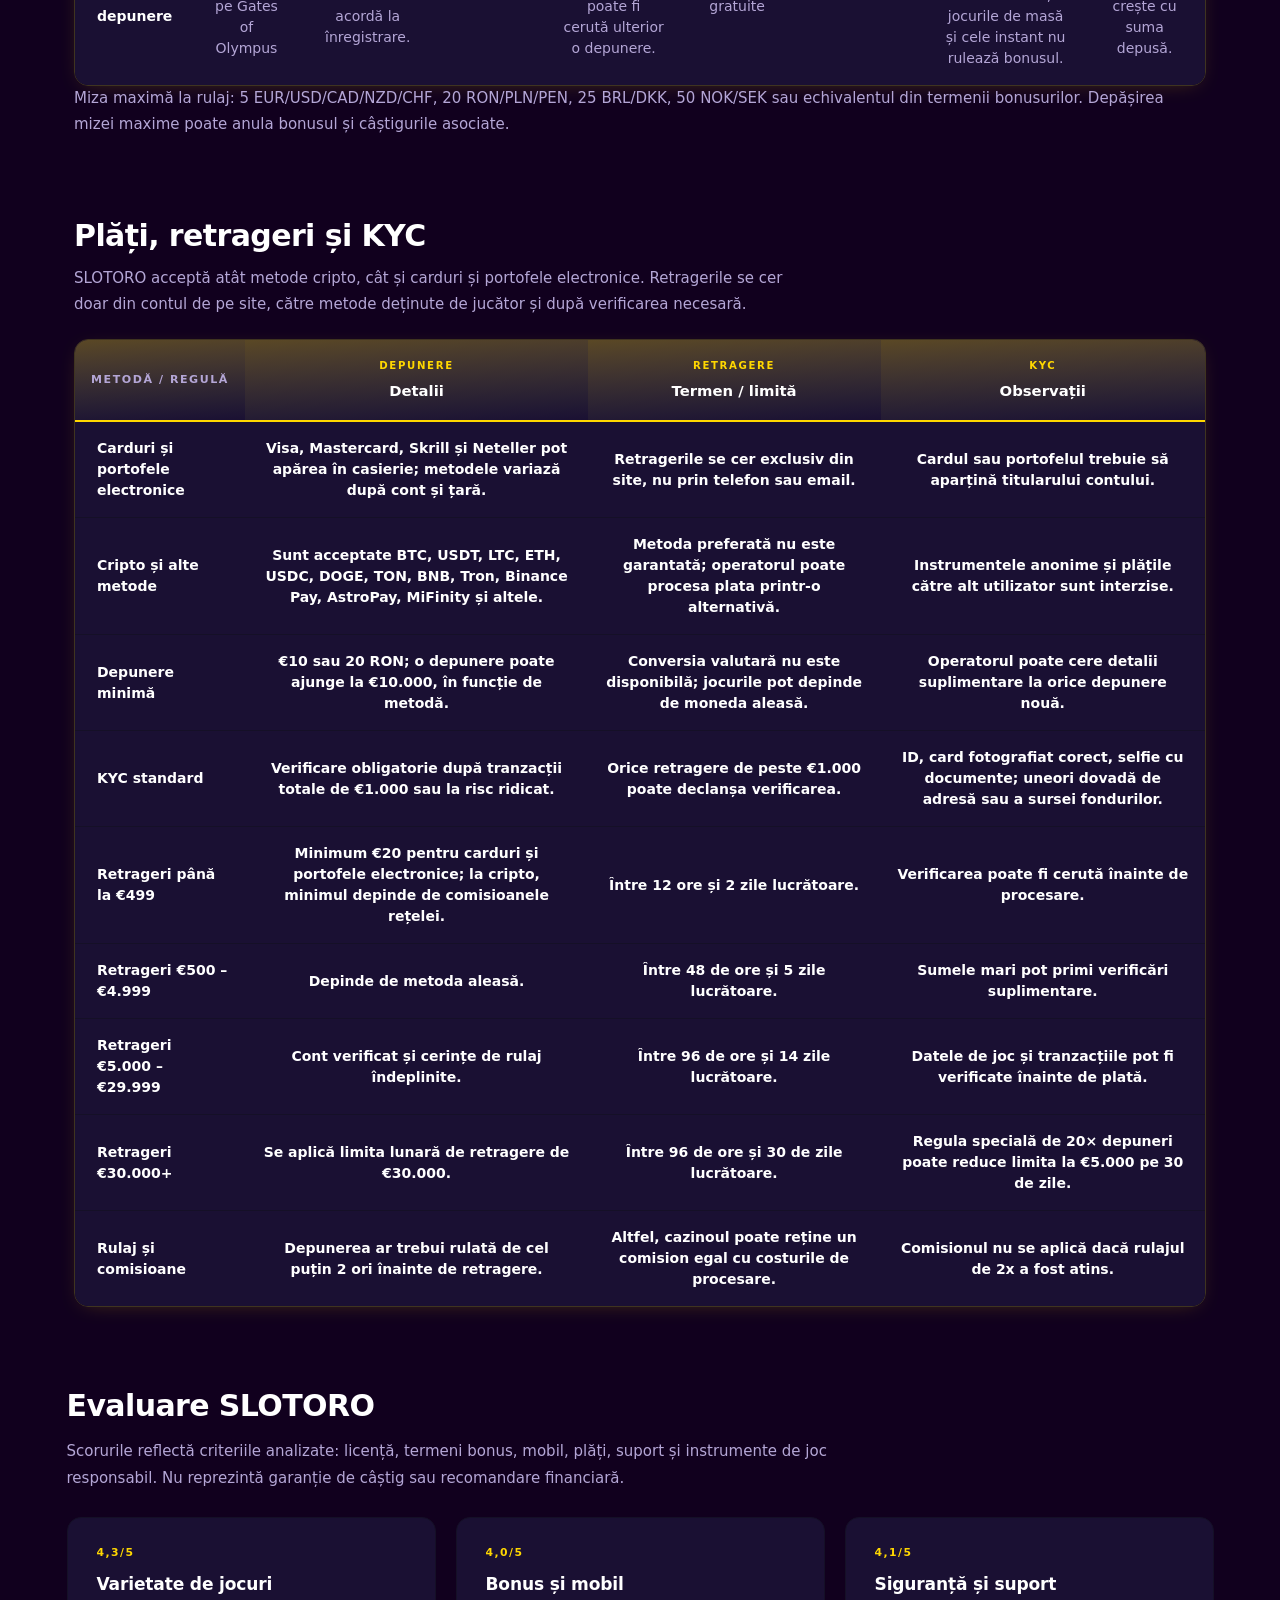
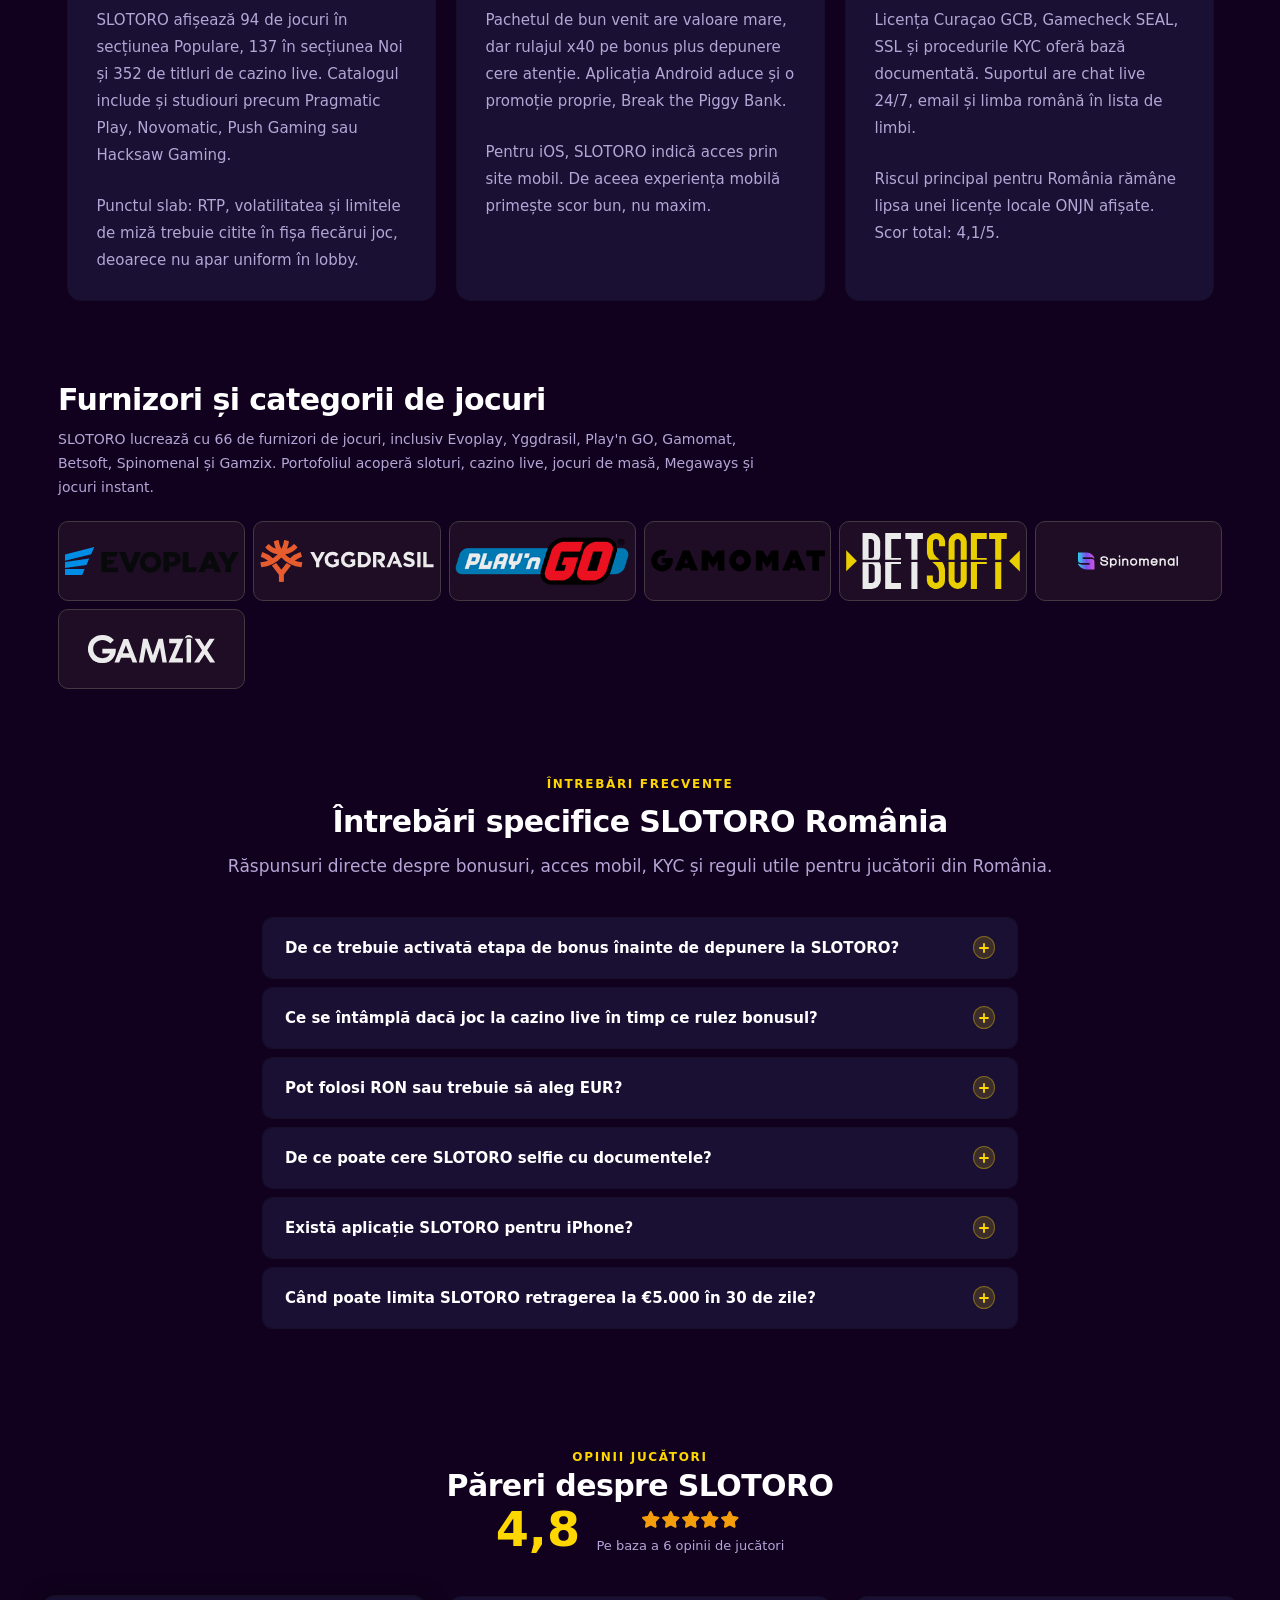
==== commit 21a87515: "Cross-link SLOTORO country sites Footer country switcher, reciprocal hreflang with x-default, og:loc" ====
--- a/index.html
+++ b/index.html
@@ -8,6 +8,25 @@
 <link rel="stylesheet" href="css/style-8fcd01.css">
 <link rel="stylesheet" href="css/index.css">
 <link rel="canonical" href="https://lerixxi.github.io/slotoro-romania/">
+<!-- GEO-LINKS:hreflang -->
+<link rel="alternate" hreflang="en" href="https://lerixxi.github.io/slotoro-casino/">
+<link rel="alternate" hreflang="pl-PL" href="https://lerixxi.github.io/slotoro-polska/">
+<link rel="alternate" hreflang="de-DE" href="https://lerixxi.github.io/slotoro-deutschland/">
+<link rel="alternate" hreflang="bg-BG" href="https://lerixxi.github.io/slotoro-bulgaria/">
+<link rel="alternate" hreflang="it-IT" href="https://lerixxi.github.io/slotoro-italia/">
+<link rel="alternate" hreflang="ro-RO" href="https://lerixxi.github.io/slotoro-romania/">
+<link rel="alternate" hreflang="el-GR" href="https://lerixxi.github.io/slotoro-hellas/">
+<link rel="alternate" hreflang="lt-LT" href="https://lerixxi.github.io/slotoro-lietuva/">
+<link rel="alternate" hreflang="x-default" href="https://lerixxi.github.io/slotoro-casino/">
+<meta property="og:locale" content="ro_RO">
+<meta property="og:locale:alternate" content="en_US">
+<meta property="og:locale:alternate" content="pl_PL">
+<meta property="og:locale:alternate" content="de_DE">
+<meta property="og:locale:alternate" content="bg_BG">
+<meta property="og:locale:alternate" content="it_IT">
+<meta property="og:locale:alternate" content="el_GR">
+<meta property="og:locale:alternate" content="lt_LT">
+<!-- /GEO-LINKS:hreflang -->
 <link rel="icon" type="image/svg+xml" href="img/favicon.svg">
 <meta property="og:type" content="website">
 <meta property="og:url" content="https://lerixxi.github.io/slotoro-romania/">
@@ -980,7 +999,20 @@
         <span class="ns-badge-age" data-slot="label">18+</span>
       </div>
     </div>
-    <div class="ft12_bottom">
+        <nav class="geo-links" data-geo-links aria-label="SLOTORO în alte țări">
+          <p class="geo-links__title">SLOTORO în alte țări</p>
+          <ul class="geo-links__list">
+            <li><a class="geo-links__item" href="https://lerixxi.github.io/slotoro-casino/" hreflang="en" lang="en"><svg class="geo-links__flag" viewBox="0 0 30 30" width="18" height="18" aria-hidden="true" focusable="false" preserveAspectRatio="xMidYMid slice"><rect width="30" height="30" fill="#2c2245"/><g fill="none" stroke="#ffd700" stroke-width="1.8"><circle cx="15" cy="15" r="9"/><ellipse cx="15" cy="15" rx="4" ry="9"/><path d="M6 15h18M7.5 10.5h15M7.5 19.5h15"/></g></svg><span>SLOTORO International</span></a></li>
+            <li><a class="geo-links__item" href="https://lerixxi.github.io/slotoro-polska/" hreflang="pl-PL" lang="pl-PL"><svg class="geo-links__flag" viewBox="0 0 30 30" width="18" height="18" aria-hidden="true" focusable="false" preserveAspectRatio="xMidYMid slice"><rect x="0" y="0.000" width="30" height="15.050" fill="#ffffff"/><rect x="0" y="15.000" width="30" height="15.050" fill="#dc143c"/></svg><span>SLOTORO Polska</span></a></li>
+            <li><a class="geo-links__item" href="https://lerixxi.github.io/slotoro-deutschland/" hreflang="de-DE" lang="de-DE"><svg class="geo-links__flag" viewBox="0 0 30 30" width="18" height="18" aria-hidden="true" focusable="false" preserveAspectRatio="xMidYMid slice"><rect x="0" y="0.000" width="30" height="10.050" fill="#000000"/><rect x="0" y="10.000" width="30" height="10.050" fill="#dd0000"/><rect x="0" y="20.000" width="30" height="10.050" fill="#ffce00"/></svg><span>SLOTORO Deutschland</span></a></li>
+            <li><a class="geo-links__item" href="https://lerixxi.github.io/slotoro-bulgaria/" hreflang="bg-BG" lang="bg-BG"><svg class="geo-links__flag" viewBox="0 0 30 30" width="18" height="18" aria-hidden="true" focusable="false" preserveAspectRatio="xMidYMid slice"><rect x="0" y="0.000" width="30" height="10.050" fill="#ffffff"/><rect x="0" y="10.000" width="30" height="10.050" fill="#00966e"/><rect x="0" y="20.000" width="30" height="10.050" fill="#d62612"/></svg><span>SLOTORO България</span></a></li>
+            <li><a class="geo-links__item" href="https://lerixxi.github.io/slotoro-italia/" hreflang="it-IT" lang="it-IT"><svg class="geo-links__flag" viewBox="0 0 30 30" width="18" height="18" aria-hidden="true" focusable="false" preserveAspectRatio="xMidYMid slice"><rect x="0.000" y="0" width="10.050" height="30" fill="#009246"/><rect x="10.000" y="0" width="10.050" height="30" fill="#ffffff"/><rect x="20.000" y="0" width="10.050" height="30" fill="#ce2b37"/></svg><span>SLOTORO Italia</span></a></li>
+            <li><span class="geo-links__item is-current" aria-current="page" lang="ro-RO"><svg class="geo-links__flag" viewBox="0 0 30 30" width="18" height="18" aria-hidden="true" focusable="false" preserveAspectRatio="xMidYMid slice"><rect x="0.000" y="0" width="10.050" height="30" fill="#002b7f"/><rect x="10.000" y="0" width="10.050" height="30" fill="#fcd116"/><rect x="20.000" y="0" width="10.050" height="30" fill="#ce1126"/></svg><span>SLOTORO România</span></span></li>
+            <li><a class="geo-links__item" href="https://lerixxi.github.io/slotoro-hellas/" hreflang="el-GR" lang="el-GR"><svg class="geo-links__flag" viewBox="0 0 30 30" width="18" height="18" aria-hidden="true" focusable="false" preserveAspectRatio="xMidYMid slice"><rect x="0" y="0.000" width="30" height="3.383" fill="#0d5eaf"/><rect x="0" y="3.333" width="30" height="3.383" fill="#fff"/><rect x="0" y="6.667" width="30" height="3.383" fill="#0d5eaf"/><rect x="0" y="10.000" width="30" height="3.383" fill="#fff"/><rect x="0" y="13.333" width="30" height="3.383" fill="#0d5eaf"/><rect x="0" y="16.667" width="30" height="3.383" fill="#fff"/><rect x="0" y="20.000" width="30" height="3.383" fill="#0d5eaf"/><rect x="0" y="23.333" width="30" height="3.383" fill="#fff"/><rect x="0" y="26.667" width="30" height="3.383" fill="#0d5eaf"/><rect width="16.67" height="16.67" fill="#0d5eaf"/><rect x="6.67" width="3.33" height="16.67" fill="#fff"/><rect y="6.67" width="16.67" height="3.33" fill="#fff"/></svg><span>SLOTORO Ελλάδα</span></a></li>
+            <li><a class="geo-links__item" href="https://lerixxi.github.io/slotoro-lietuva/" hreflang="lt-LT" lang="lt-LT"><svg class="geo-links__flag" viewBox="0 0 30 30" width="18" height="18" aria-hidden="true" focusable="false" preserveAspectRatio="xMidYMid slice"><rect x="0" y="0.000" width="30" height="10.050" fill="#fdb913"/><rect x="0" y="10.000" width="30" height="10.050" fill="#006a44"/><rect x="0" y="20.000" width="30" height="10.050" fill="#c1272d"/></svg><span>SLOTORO Lietuva</span></a></li>
+          </ul>
+        </nav>
+        <div class="ft12_bottom">
       <span class="ft12_legal">
         &copy; 2026 SLOTORO &middot; 18+ &middot; Joacă responsabil
       </span>
--- a/css/index.css
+++ b/css/index.css
@@ -1268,3 +1268,16 @@
     font-size: 11px !important;
   }
 }
+
+/* GEO-LINKS: country switcher in the footer (shared across SLOTORO satellites) */
+.geo-links{margin:28px 0 8px;padding:20px;border:1px solid rgba(180,166,214,.18);border-radius:12px;background:rgba(44,34,69,.45)}
+.geo-links__title{margin:0 0 14px;font-size:14px;font-weight:700;letter-spacing:.02em;text-align:center;color:var(--c-text,#fff)}
+.geo-links__list{display:flex;flex-wrap:wrap;justify-content:center;gap:8px;margin:0;padding:0;list-style:none}
+.geo-links__item{display:inline-flex;align-items:center;gap:8px;min-height:36px;padding:7px 14px;border:1px solid rgba(180,166,214,.22);border-radius:8px;background:var(--c-surface,#1a1033);color:var(--c-text,#fff);font-size:13px;font-weight:600;line-height:1.2;text-decoration:none;white-space:nowrap;transition:border-color .15s,color .15s,background-color .15s}
+a.geo-links__item:hover,a.geo-links__item:focus-visible{border-color:var(--c-accent,#ffd700);color:var(--c-accent,#ffd700);outline:none}
+.geo-links__item.is-current{border-color:var(--c-accent,#ffd700);background:rgba(255,215,0,.08);color:var(--c-accent,#ffd700);cursor:default}
+.geo-links__flag{flex:none;width:18px;height:18px;border-radius:50%;box-shadow:0 0 0 1px rgba(255,255,255,.18)}
+@media (max-width:480px){.geo-links{padding:16px 12px}.geo-links__title{text-align:left}.geo-links__list{justify-content:flex-start}.geo-links__item{font-size:12px;padding:6px 10px}}
+/* long localized copyright lines must wrap on phones instead of widening the page */
+@media (max-width:600px){[data-component="footer"] [class$="-copy"]{white-space:normal;flex-wrap:wrap;justify-content:center;text-align:center}}
+/* /GEO-LINKS */
